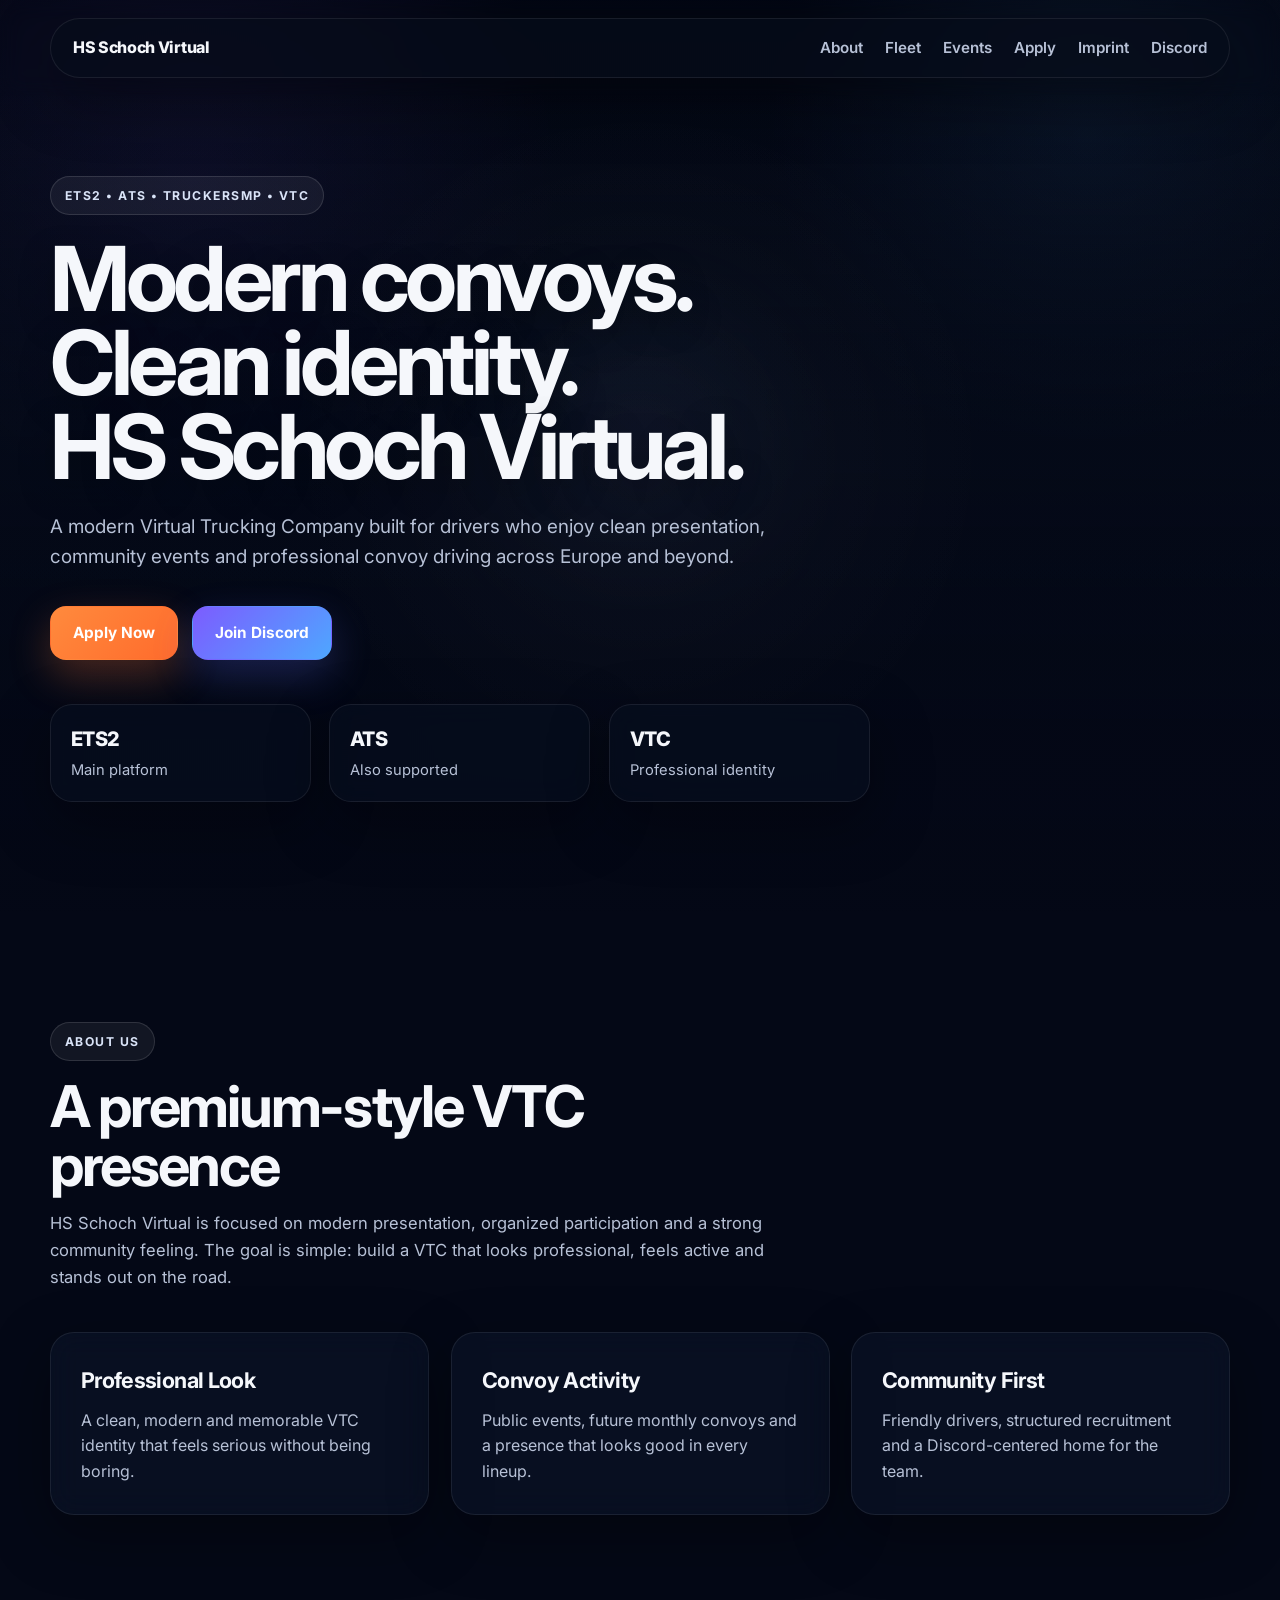
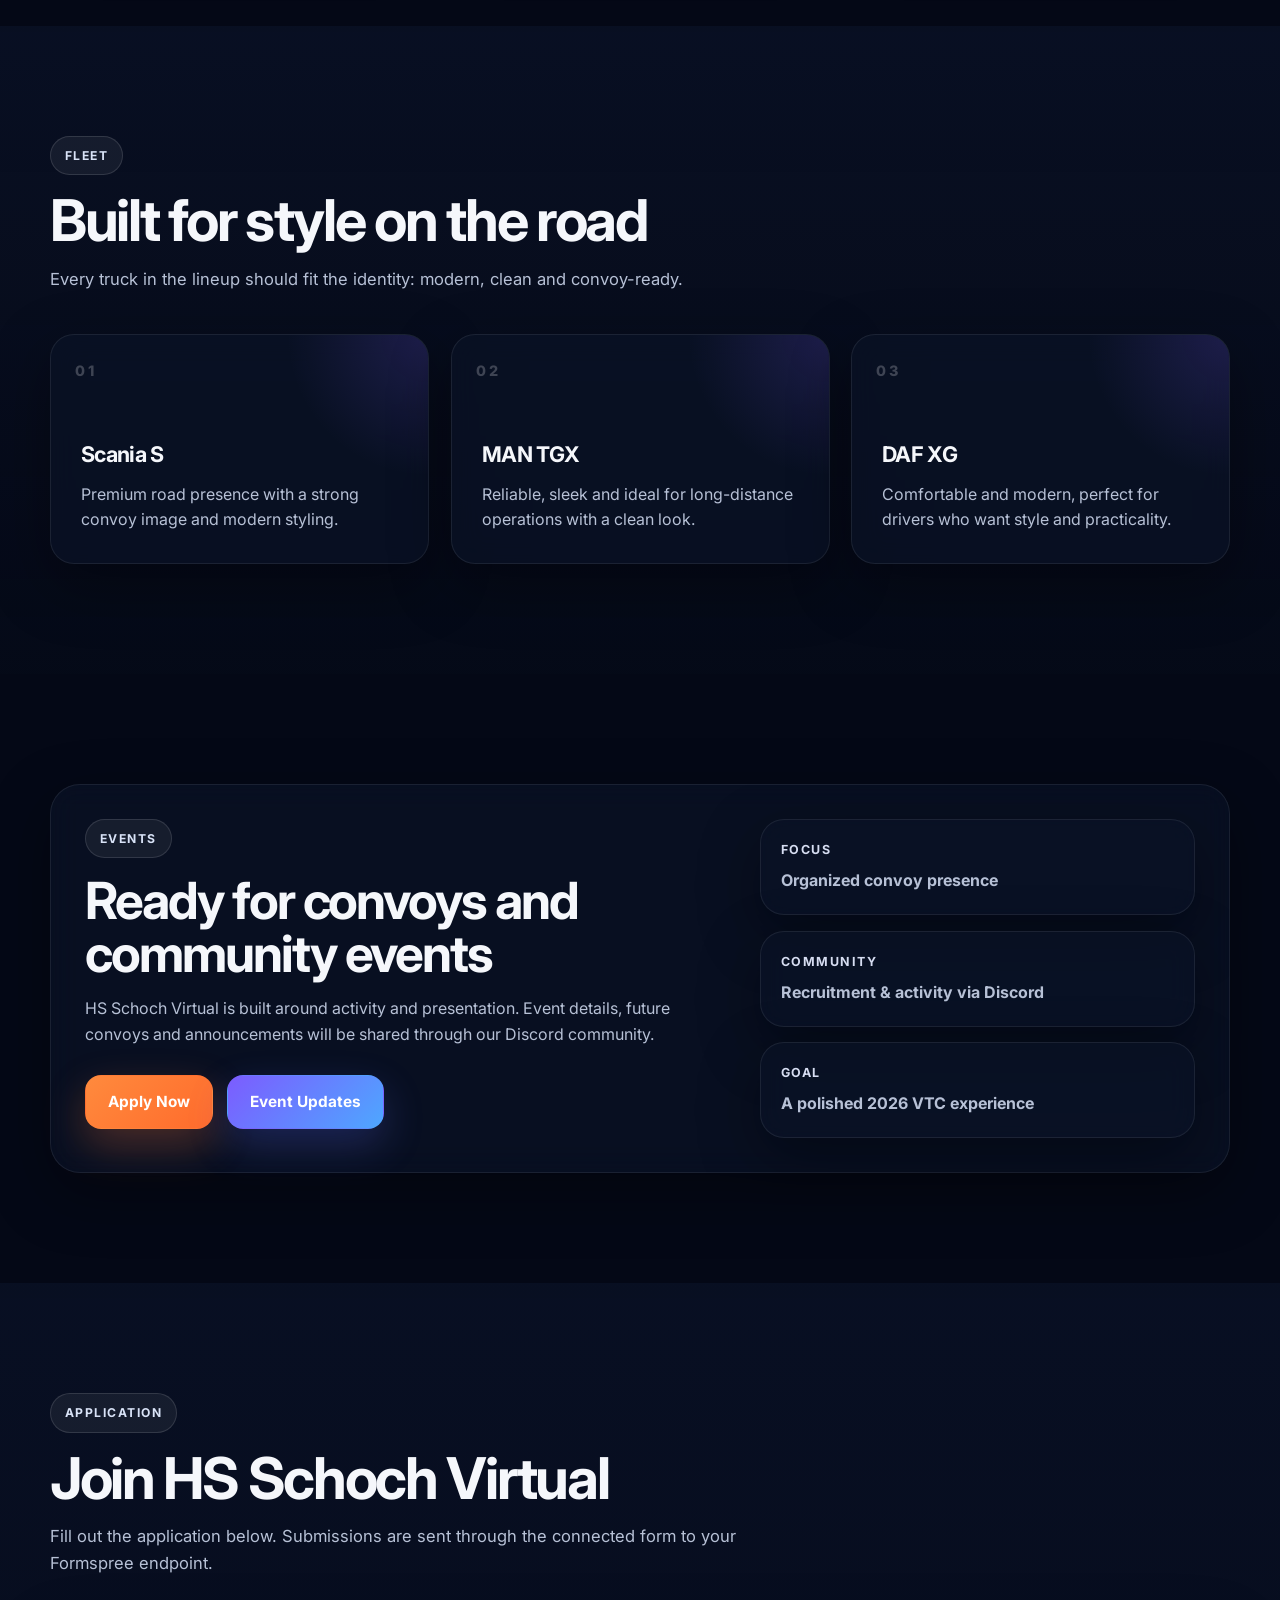
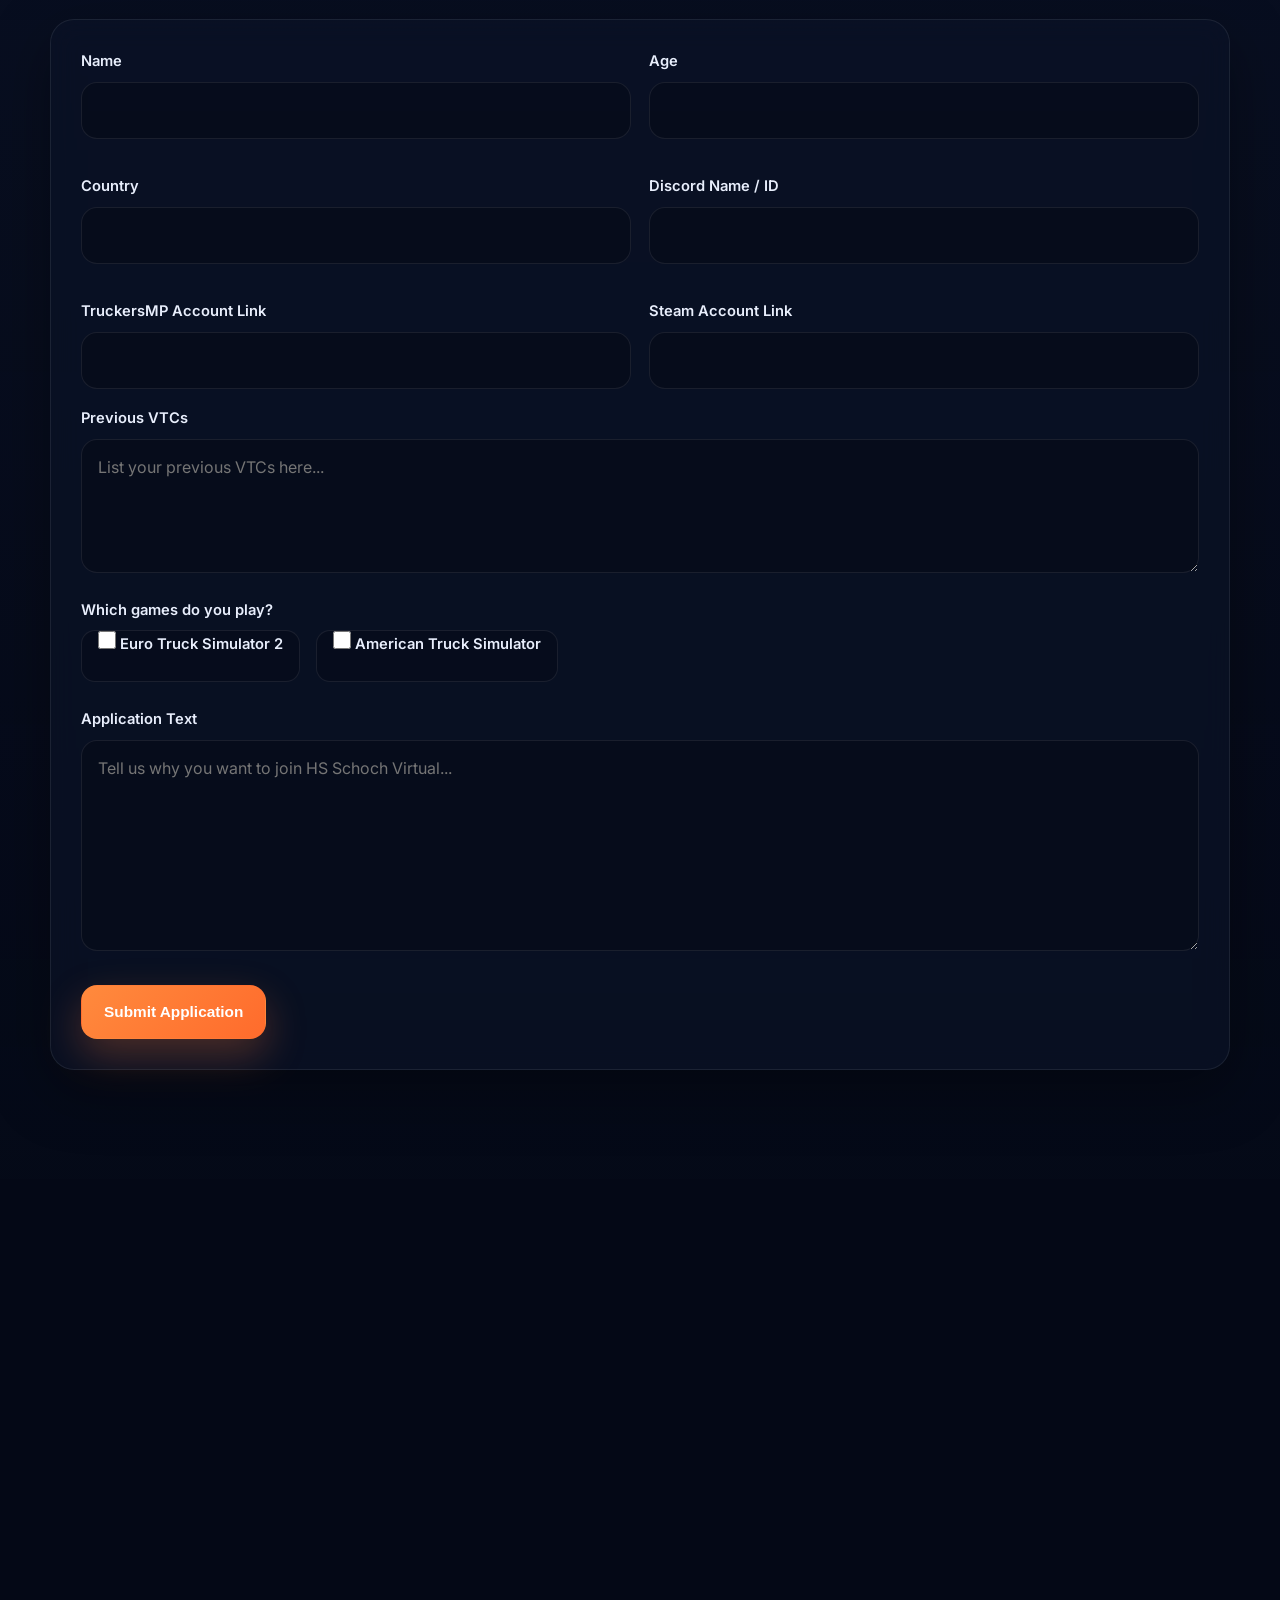
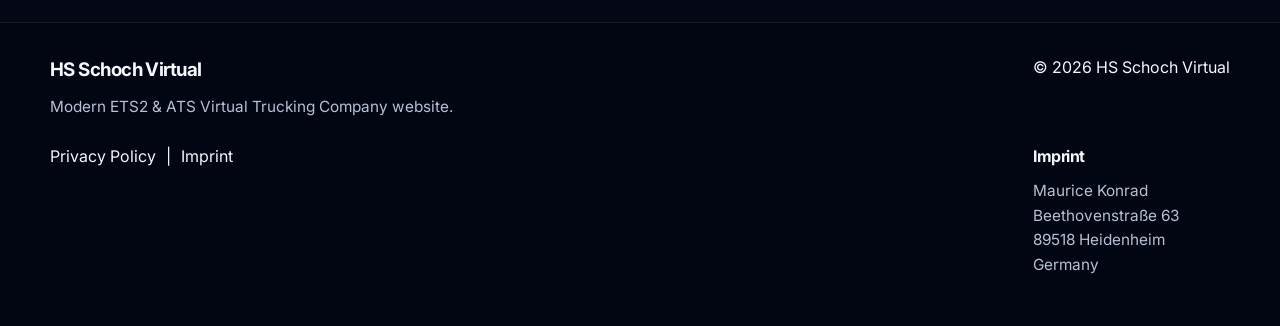
==== index.html @ 0b967f7a "Update index.html" ====
<!DOCTYPE html>
<html lang="en">
<head>
  <meta charset="UTF-8" />
  <meta name="viewport" content="width=device-width, initial-scale=1.0" />
  <link rel="icon" type="image/png" href="favicon.png">
  <title>HS Schoch Virtual</title>
  <meta
    name="description"
    content="HS Schoch Virtual - Professional ETS2 & ATS Virtual Trucking Company."
  />
  <link rel="preconnect" href="https://fonts.googleapis.com" />
  <link rel="preconnect" href="https://fonts.gstatic.com" crossorigin />
  <link
    href="https://fonts.googleapis.com/css2?family=Inter:wght@400;500;600;700;800;900&display=swap"
    rel="stylesheet"
  />
  <link rel="stylesheet" href="style.css" />
</head>
<body>
  <div class="page-bg"></div>

  <header class="site-header">
    <div class="container nav-wrap">
      <a href="#top" class="brand">HS Schoch Virtual</a>

      <nav class="nav">
        <a href="#about">About</a>
        <a href="#fleet">Fleet</a>
        <a href="#events">Events</a>
        <a href="#apply">Apply</a>
        <a href="#imprint">Imprint</a>
        <a href="https://discord.gg/n6TF2xG2eK" target="_blank" rel="noopener noreferrer">Discord</a>
      </nav>
    </div>
  </header>

  <main id="top">
    <section class="hero">
      <div class="hero-overlay"></div>
      <div class="container hero-inner">
        <div class="hero-badge">ETS2 • ATS • TruckersMP • VTC</div>

        <h1>
          Modern convoys.<br />
          Clean identity.<br />
          HS Schoch Virtual.
        </h1>

        <p class="hero-text">
          A modern Virtual Trucking Company built for drivers who enjoy clean presentation,
          community events and professional convoy driving across Europe and beyond.
        </p>

        <div class="hero-actions">
          <a href="#apply" class="btn btn-primary">Apply Now</a>
          <a
            href="https://discord.gg/n6TF2xG2eK"
            class="btn btn-secondary"
            target="_blank"
            rel="noopener noreferrer"
          >
            Join Discord
          </a>
        </div>

        <div class="hero-stats">
          <div class="stat-card">
            <span class="stat-number">ETS2</span>
            <span class="stat-label">Main platform</span>
          </div>
          <div class="stat-card">
            <span class="stat-number">ATS</span>
            <span class="stat-label">Also supported</span>
          </div>
          <div class="stat-card">
            <span class="stat-number">VTC</span>
            <span class="stat-label">Professional identity</span>
          </div>
        </div>
      </div>
    </section>

    <section id="about" class="section">
      <div class="container">
        <div class="section-heading">
          <span class="eyebrow">About us</span>
          <h2>A premium-style VTC presence</h2>
          <p>
            HS Schoch Virtual is focused on modern presentation, organized participation
            and a strong community feeling. The goal is simple: build a VTC that looks
            professional, feels active and stands out on the road.
          </p>
        </div>

        <div class="feature-grid">
          <article class="glass-card">
            <h3>Professional Look</h3>
            <p>
              A clean, modern and memorable VTC identity that feels serious without being boring.
            </p>
          </article>

          <article class="glass-card">
            <h3>Convoy Activity</h3>
            <p>
              Public events, future monthly convoys and a presence that looks good in every lineup.
            </p>
          </article>

          <article class="glass-card">
            <h3>Community First</h3>
            <p>
              Friendly drivers, structured recruitment and a Discord-centered home for the team.
            </p>
          </article>
        </div>
      </div>
    </section>

    <section id="fleet" class="section section-alt">
      <div class="container">
        <div class="section-heading">
          <span class="eyebrow">Fleet</span>
          <h2>Built for style on the road</h2>
          <p>
            Every truck in the lineup should fit the identity: modern, clean and convoy-ready.
          </p>
        </div>

        <div class="fleet-grid">
          <article class="fleet-card">
            <div class="fleet-topline">01</div>
            <h3>Scania S</h3>
            <p>Premium road presence with a strong convoy image and modern styling.</p>
          </article>

          <article class="fleet-card">
            <div class="fleet-topline">02</div>
            <h3>MAN TGX</h3>
            <p>Reliable, sleek and ideal for long-distance operations with a clean look.</p>
          </article>

          <article class="fleet-card">
            <div class="fleet-topline">03</div>
            <h3>DAF XG</h3>
            <p>Comfortable and modern, perfect for drivers who want style and practicality.</p>
          </article>
        </div>
      </div>
    </section>

    <section id="events" class="section">
      <div class="container">
        <div class="event-panel">
          <div class="event-copy">
            <span class="eyebrow">Events</span>
            <h2>Ready for convoys and community events</h2>
            <p>
              HS Schoch Virtual is built around activity and presentation. Event details,
              future convoys and announcements will be shared through our Discord community.
            </p>

            <div class="event-actions">
              <a href="#apply" class="btn btn-primary">Apply Now</a>
              <a
                href="https://discord.gg/n6TF2xG2eK"
                class="btn btn-secondary"
                target="_blank"
                rel="noopener noreferrer"
              >
                Event Updates
              </a>
            </div>
          </div>

          <div class="event-side">
            <div class="mini-card">
              <span class="mini-label">Focus</span>
              <strong>Organized convoy presence</strong>
            </div>
            <div class="mini-card">
              <span class="mini-label">Community</span>
              <strong>Recruitment & activity via Discord</strong>
            </div>
            <div class="mini-card">
              <span class="mini-label">Goal</span>
              <strong>A polished 2026 VTC experience</strong>
            </div>
          </div>
        </div>
      </div>
    </section>

    <section id="apply" class="section section-alt">
      <div class="container">
        <div class="section-heading">
          <span class="eyebrow">Application</span>
          <h2>Join HS Schoch Virtual</h2>
          <p>
            Fill out the application below. Submissions are sent through the connected form
            to your Formspree endpoint.
          </p>
        </div>

        <div class="form-shell">
          <form action="https://formspree.io/f/mzdjajwk" method="POST" class="apply-form">
            <input type="hidden" name="_subject" value="New HS Schoch Virtual Application" />

            <div class="form-grid">
              <div class="form-group">
                <label for="name">Name</label>
                <input id="name" name="name" type="text" required />
              </div>

              <div class="form-group">
                <label for="age">Age</label>
                <input id="age" name="age" type="number" min="13" required />
              </div>

              <div class="form-group">
                <label for="country">Country</label>
                <input id="country" name="country" type="text" required />
              </div>

              <div class="form-group">
                <label for="discord">Discord Name / ID</label>
                <input id="discord" name="discord" type="text" required />
              </div>

              <div class="form-group">
                <label for="tmp">TruckersMP Account Link</label>
                <input id="tmp" name="tmp_account_link" type="url" required />
              </div>

              <div class="form-group">
                <label for="steam">Steam Account Link</label>
                <input id="steam" name="steam_account_link" type="url" required />
              </div>
            </div>

            <div class="form-group">
              <label for="vtcs">Previous VTCs</label>
              <textarea
                id="vtcs"
                name="previous_vtcs"
                rows="4"
                placeholder="List your previous VTCs here..."
              ></textarea>
            </div>

            <div class="form-group">
              <label>Which games do you play?</label>
              <div class="checkbox-row">
                <label class="check-item">
                  <input type="checkbox" name="games[]" value="Euro Truck Simulator 2" />
                  <span>Euro Truck Simulator 2</span>
                </label>

                <label class="check-item">
                  <input type="checkbox" name="games[]" value="American Truck Simulator" />
                  <span>American Truck Simulator</span>
                </label>
              </div>
            </div>

            <div class="form-group">
              <label for="application_text">Application Text</label>
              <textarea
                id="application_text"
                name="application_text"
                rows="7"
                placeholder="Tell us why you want to join HS Schoch Virtual..."
                required
              ></textarea>
            </div>

            <button type="submit" class="btn btn-primary btn-submit">
              Submit Application
            </button>
          </form>
        </div>
      </div>
    </section>

    <section class="section">
      <div class="container">
        <div class="discord-banner">
          <div>
            <span class="eyebrow">Community</span>
            <h2>Stay connected on Discord</h2>
            <p>
              Join the server for updates, announcements and future convoy communication.
            </p>
          </div>

          <a
            href="https://discord.gg/n6TF2xG2eK"
            class="btn btn-secondary"
            target="_blank"
            rel="noopener noreferrer"
          >
            Open Discord
          </a>
        </div>
      </div>
    </section>
  </main>

  <footer id="imprint" class="footer">
    <div class="container footer-grid">
      <div>
        <h3>HS Schoch Virtual</h3>
        <p class="footer-text">
          Modern ETS2 & ATS Virtual Trucking Company website.
        </p>
      </div>

      <p>© 2026 HS Schoch Virtual</p>

 <div class="footer-links">
  <a href="privacy.html">Privacy Policy</a>
  <span>|</span>
  <a href="imprint.html">Imprint</a>
</div>

      <div class="imprint-box">
        <h4>Imprint</h4>
        <p>
          Maurice Konrad<br />
          Beethovenstraße 63<br />
          89518 Heidenheim<br />
          Germany
        </p>
      </div>
    </div>
  </footer>
</body>
</html>

<script src="script.js"></script>
---- style.css ----
:root {
  --bg: #040816;
  --bg-soft: #091227;
  --panel: rgba(10, 18, 38, 0.72);
  --panel-strong: #0b1630;
  --text: #f5f7fb;
  --muted: #b7c1d6;
  --line: rgba(255, 255, 255, 0.08);
  --accent: #7c5cff;
  --accent-2: #4ea7ff;
  --orange: #ff8a3d;
  --shadow: 0 20px 60px rgba(0, 0, 0, 0.35);
  --radius: 24px;
  --radius-sm: 16px;
  --container: 1180px;
}

* {
  margin: 0;
  padding: 0;
  box-sizing: border-box;
}

html {
  scroll-behavior: smooth;
}

body {
  font-family: "Inter", sans-serif;
  background: var(--bg);
  color: var(--text);
  overflow-x: hidden;
  line-height: 1.6;
}

a {
  color: inherit;
  text-decoration: none;
}

.page-bg {
  position: fixed;
  inset: 0;
  z-index: -2;
  background:
    radial-gradient(circle at 15% 20%, rgba(124, 92, 255, 0.16), transparent 28%),
    radial-gradient(circle at 85% 15%, rgba(78, 167, 255, 0.14), transparent 24%),
    linear-gradient(180deg, #030611 0%, #07111f 52%, #040816 100%);
}

.container {
  width: min(var(--container), calc(100% - 40px));
  margin: 0 auto;
}

.site-header {
  position: sticky;
  top: 0;
  z-index: 1000;
  padding: 18px 0;
  backdrop-filter: blur(10px);
}

.nav-wrap {
  display: flex;
  align-items: center;
  justify-content: space-between;
  gap: 20px;
  padding: 16px 22px;
  border: 1px solid var(--line);
  border-radius: 999px;
  background: rgba(6, 12, 26, 0.68);
  box-shadow: var(--shadow);
}

.brand {
  font-size: 1rem;
  font-weight: 800;
  letter-spacing: -0.02em;
  white-space: nowrap;
}

.nav {
  display: flex;
  align-items: center;
  gap: 22px;
  flex-wrap: wrap;
  justify-content: flex-end;
}

.nav a {
  color: var(--muted);
  font-size: 0.95rem;
  font-weight: 600;
  transition: color 0.2s ease, transform 0.2s ease;
}

.nav a:hover {
  color: var(--text);
  transform: translateY(-1px);
}

.hero {
  position: relative;
  min-height: 100vh;
  margin-top: -100px;
  padding: 180px 0 110px;
  display: flex;
  align-items: center;
  background:
    linear-gradient(180deg, rgba(4, 8, 22, 0.30), rgba(4, 8, 22, 0.85)),
    url("https://i.imgur.com/lfUUKPN.png") center center / cover no-repeat;
}

.hero-overlay {
  position: absolute;
  inset: 0;
  background:
    radial-gradient(circle at center, rgba(255, 255, 255, 0.03), transparent 45%),
    linear-gradient(to bottom, rgba(4, 8, 22, 0.15), rgba(4, 8, 22, 0.88));
}

.hero-inner {
  position: relative;
  z-index: 1;
}

.hero-badge,
.eyebrow {
  display: inline-flex;
  align-items: center;
  gap: 8px;
  padding: 9px 14px;
  border: 1px solid rgba(255, 255, 255, 0.12);
  background: rgba(255, 255, 255, 0.06);
  border-radius: 999px;
  color: #d9e3f7;
  font-size: 0.76rem;
  font-weight: 700;
  letter-spacing: 0.12em;
  text-transform: uppercase;
}

.hero h1 {
  margin-top: 22px;
  max-width: 820px;
  font-size: clamp(3rem, 7vw, 6.4rem);
  line-height: 0.94;
  letter-spacing: -0.05em;
  text-shadow: 0 12px 35px rgba(0, 0, 0, 0.28);
}

.hero-text {
  max-width: 720px;
  margin-top: 22px;
  font-size: clamp(1rem, 2vw, 1.18rem);
  color: var(--muted);
}

.hero-actions {
  display: flex;
  gap: 14px;
  flex-wrap: wrap;
  margin-top: 34px;
}

.btn {
  display: inline-flex;
  align-items: center;
  justify-content: center;
  min-height: 54px;
  padding: 0 22px;
  border-radius: 16px;
  border: 1px solid transparent;
  font-weight: 700;
  font-size: 0.96rem;
  transition: transform 0.18s ease, box-shadow 0.18s ease, border-color 0.18s ease;
  cursor: pointer;
}

.btn:hover {
  transform: translateY(-2px);
}

.btn-primary {
  color: white;
  background: linear-gradient(135deg, var(--orange), #ff6b2c);
  box-shadow: 0 16px 40px rgba(255, 123, 56, 0.28);
}

.btn-secondary {
  color: white;
  background: linear-gradient(135deg, var(--accent), var(--accent-2));
  box-shadow: 0 16px 40px rgba(102, 114, 255, 0.24);
}

.hero-stats {
  display: grid;
  grid-template-columns: repeat(3, minmax(0, 1fr));
  gap: 18px;
  max-width: 820px;
  margin-top: 44px;
}

.stat-card {
  padding: 18px 20px;
  border-radius: 22px;
  border: 1px solid var(--line);
  background: rgba(8, 15, 31, 0.62);
  backdrop-filter: blur(12px);
  box-shadow: var(--shadow);
}

.stat-number {
  display: block;
  font-size: 1.25rem;
  font-weight: 800;
  letter-spacing: -0.03em;
}

.stat-label {
  display: block;
  margin-top: 4px;
  color: var(--muted);
  font-size: 0.92rem;
}

.section {
  padding: 110px 0;
}

.section-alt {
  position: relative;
}

.section-alt::before {
  content: "";
  position: absolute;
  inset: 0;
  background:
    linear-gradient(180deg, rgba(13, 22, 45, 0.55), rgba(7, 13, 27, 0.35));
  pointer-events: none;
}

.section > .container,
.section-alt > .container {
  position: relative;
  z-index: 1;
}

.section-heading {
  max-width: 760px;
  margin-bottom: 42px;
}

.section-heading h2,
.discord-banner h2 {
  margin-top: 16px;
  font-size: clamp(2rem, 4.5vw, 3.6rem);
  line-height: 1.02;
  letter-spacing: -0.04em;
}

.section-heading p,
.discord-banner p {
  margin-top: 16px;
  color: var(--muted);
  font-size: 1.04rem;
}

.feature-grid,
.fleet-grid {
  display: grid;
  grid-template-columns: repeat(3, minmax(0, 1fr));
  gap: 22px;
}

.glass-card,
.fleet-card,
.mini-card,
.form-shell,
.discord-banner,
.event-panel {
  border: 1px solid var(--line);
  background: var(--panel);
  backdrop-filter: blur(14px);
  box-shadow: var(--shadow);
}

.glass-card,
.fleet-card,
.mini-card,
.form-shell {
  border-radius: var(--radius);
}

.glass-card {
  padding: 30px;
}

.glass-card h3,
.fleet-card h3 {
  font-size: 1.35rem;
  margin-bottom: 10px;
  letter-spacing: -0.03em;
}

.glass-card p,
.fleet-card p,
.mini-card,
.imprint-box p,
.footer-text {
  color: var(--muted);
}

.fleet-card {
  padding: 30px;
  min-height: 230px;
  display: flex;
  flex-direction: column;
  justify-content: flex-end;
  position: relative;
  overflow: hidden;
}

.fleet-card::before {
  content: "";
  position: absolute;
  inset: 0;
  background:
    radial-gradient(circle at top right, rgba(124, 92, 255, 0.18), transparent 32%);
  pointer-events: none;
}

.fleet-topline {
  position: absolute;
  top: 24px;
  left: 24px;
  color: rgba(255, 255, 255, 0.22);
  font-size: 0.9rem;
  font-weight: 800;
  letter-spacing: 0.18em;
}

.event-panel {
  border-radius: 30px;
  padding: 34px;
  display: grid;
  grid-template-columns: 1.2fr 0.8fr;
  gap: 22px;
}

.event-copy h2 {
  margin-top: 16px;
  font-size: clamp(2rem, 4vw, 3.2rem);
  line-height: 1.03;
  letter-spacing: -0.04em;
}

.event-copy p {
  margin-top: 16px;
  color: var(--muted);
  max-width: 620px;
}

.event-actions {
  display: flex;
  flex-wrap: wrap;
  gap: 14px;
  margin-top: 28px;
}

.event-side {
  display: grid;
  gap: 16px;
}

.mini-card {
  padding: 20px;
}

.mini-label {
  display: block;
  margin-bottom: 8px;
  color: #d6ddf1;
  font-size: 0.78rem;
  font-weight: 700;
  text-transform: uppercase;
  letter-spacing: 0.12em;
}

.form-shell {
  padding: 30px;
}

.apply-form {
  width: 100%;
}

.form-grid {
  display: grid;
  grid-template-columns: repeat(2, minmax(0, 1fr));
  gap: 18px;
}

.form-group {
  margin-bottom: 18px;
}

.form-group label {
  display: block;
  margin-bottom: 8px;
  color: #e8eefc;
  font-size: 0.92rem;
  font-weight: 600;
}

.apply-form input,
.apply-form textarea {
  width: 100%;
  padding: 15px 16px;
  border-radius: 16px;
  border: 1px solid rgba(255, 255, 255, 0.08);
  background: rgba(7, 13, 28, 0.9);
  color: white;
  font: inherit;
  outline: none;
  transition: border-color 0.2s ease, box-shadow 0.2s ease, background 0.2s ease;
}

.apply-form input:focus,
.apply-form textarea:focus {
  border-color: rgba(124, 92, 255, 0.55);
  box-shadow: 0 0 0 4px rgba(124, 92, 255, 0.12);
  background: rgba(10, 17, 35, 0.98);
}

.apply-form textarea {
  resize: vertical;
  min-height: 120px;
}

.checkbox-row {
  display: flex;
  gap: 16px;
  flex-wrap: wrap;
}

.check-item {
  display: inline-flex;
  align-items: center;
  gap: 10px;
  min-height: 52px;
  padding: 0 16px;
  border-radius: 14px;
  border: 1px solid var(--line);
  background: rgba(7, 13, 28, 0.8);
  color: #dce4f7;
  font-size: 0.95rem;
  font-weight: 600;
}

.check-item input {
  width: 18px;
  height: 18px;
  accent-color: var(--accent);
}

.btn-submit {
  margin-top: 8px;
}

.discord-banner {
  padding: 32px;
  border-radius: 28px;
  display: flex;
  align-items: center;
  justify-content: space-between;
  gap: 20px;
}

.footer {
  padding: 32px 0 48px;
  border-top: 1px solid var(--line);
  background: rgba(3, 7, 18, 0.65);
}

.footer-grid {
  display: grid;
  grid-template-columns: 1fr auto;
  gap: 24px;
  align-items: start;
}

.footer h3,
.imprint-box h4 {
  margin-bottom: 10px;
  letter-spacing: -0.03em;
}

.footer-text,
.imprint-box p {
  font-size: 0.96rem;
}

@media (max-width: 1024px) {
  .feature-grid,
  .fleet-grid,
  .hero-stats,
  .footer-grid,
  .event-panel {
    grid-template-columns: 1fr;
  }

  .event-panel {
    padding: 26px;
  }

  .discord-banner {
    flex-direction: column;
    align-items: flex-start;
  }
}

@media (max-width: 820px) {
  .nav-wrap {
    border-radius: 28px;
    align-items: flex-start;
    flex-direction: column;
  }

  .nav {
    gap: 14px 18px;
    justify-content: flex-start;
  }

  .form-grid {
    grid-template-columns: 1fr;
  }

  .hero {
    padding-top: 200px;
  }
}

@media (max-width: 640px) {
  .container {
    width: min(var(--container), calc(100% - 24px));
  }

  .site-header {
    padding: 12px 0;
  }

  .section {
    padding: 84px 0;
  }

  .hero-actions,
  .event-actions {
    flex-direction: column;
    align-items: stretch;
  }

  .btn {
    width: 100%;
  }

  .form-shell,
  .glass-card,
  .fleet-card,
  .event-panel,
  .discord-banner {
    padding: 22px;
  }
}

.site-header {
  transition: transform 0.25s ease, background 0.25s ease, box-shadow 0.25s ease;
}

.site-header.scrolled {
  transform: translateY(4px);
}

.site-header.scrolled .nav-wrap {
  background: rgba(8, 14, 30, 0.88);
  box-shadow: 0 18px 50px rgba(0, 0, 0, 0.42);
  border-color: rgba(255, 255, 255, 0.12);
}

.mouse-glow {
  position: fixed;
  width: 380px;
  height: 380px;
  left: 50%;
  top: 50%;
  transform: translate(-50%, -50%);
  pointer-events: none;
  z-index: -1;
  border-radius: 50%;
  background: radial-gradient(circle, rgba(124, 92, 255, 0.18) 0%, rgba(78, 167, 255, 0.10) 28%, rgba(0, 0, 0, 0) 68%);
  filter: blur(28px);
  transition: left 0.08s linear, top 0.08s linear;
}

.reveal {
  opacity: 0;
  transform: translateY(26px);
  transition: opacity 0.7s ease, transform 0.7s ease;
}

.reveal.revealed {
  opacity: 1;
  transform: translateY(0);
}

.glass-card,
.fleet-card,
.mini-card,
.stat-card,
.discord-banner,
.form-shell,
.event-panel {
  transition:
    transform 0.25s ease,
    box-shadow 0.25s ease,
    border-color 0.25s ease,
    background 0.25s ease;
  will-change: transform;
}

.glass-card:hover,
.fleet-card:hover,
.mini-card:hover,
.stat-card:hover,
.discord-banner:hover,
.form-shell:hover {
  border-color: rgba(255, 255, 255, 0.14);
  box-shadow: 0 22px 65px rgba(0, 0, 0, 0.42);
}

.btn {
  position: relative;
  overflow: hidden;
}

.btn::after {
  content: "";
  position: absolute;
  inset: 0;
  background: linear-gradient(120deg, transparent 0%, rgba(255,255,255,0.16) 45%, transparent 100%);
  transform: translateX(-120%);
  transition: transform 0.6s ease;
}

.btn:hover::after {
  transform: translateX(120%);
}

@media (max-width: 768px) {
  .mouse-glow {
    width: 240px;
    height: 240px;
    filter: blur(22px);
  }
}

.footer-links {
  display: flex;
  gap: 10px;
  align-items: center;
}
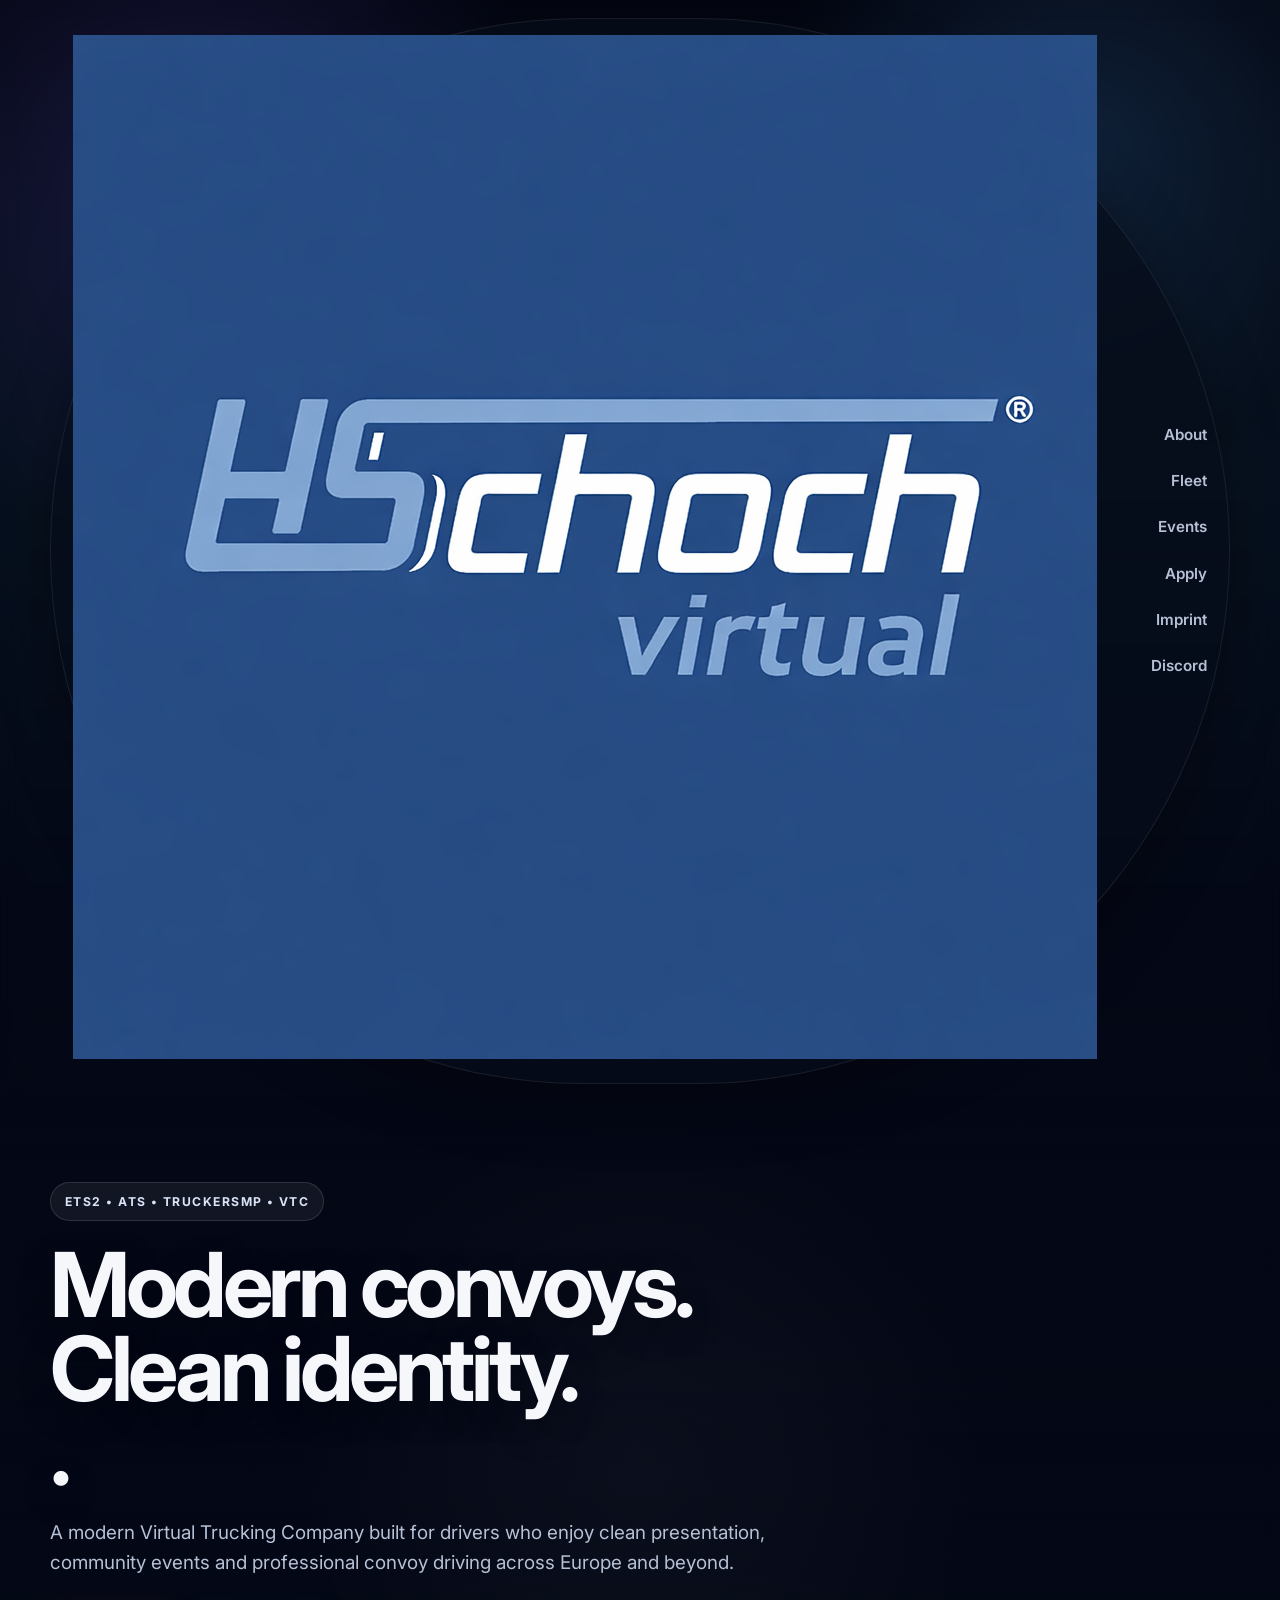
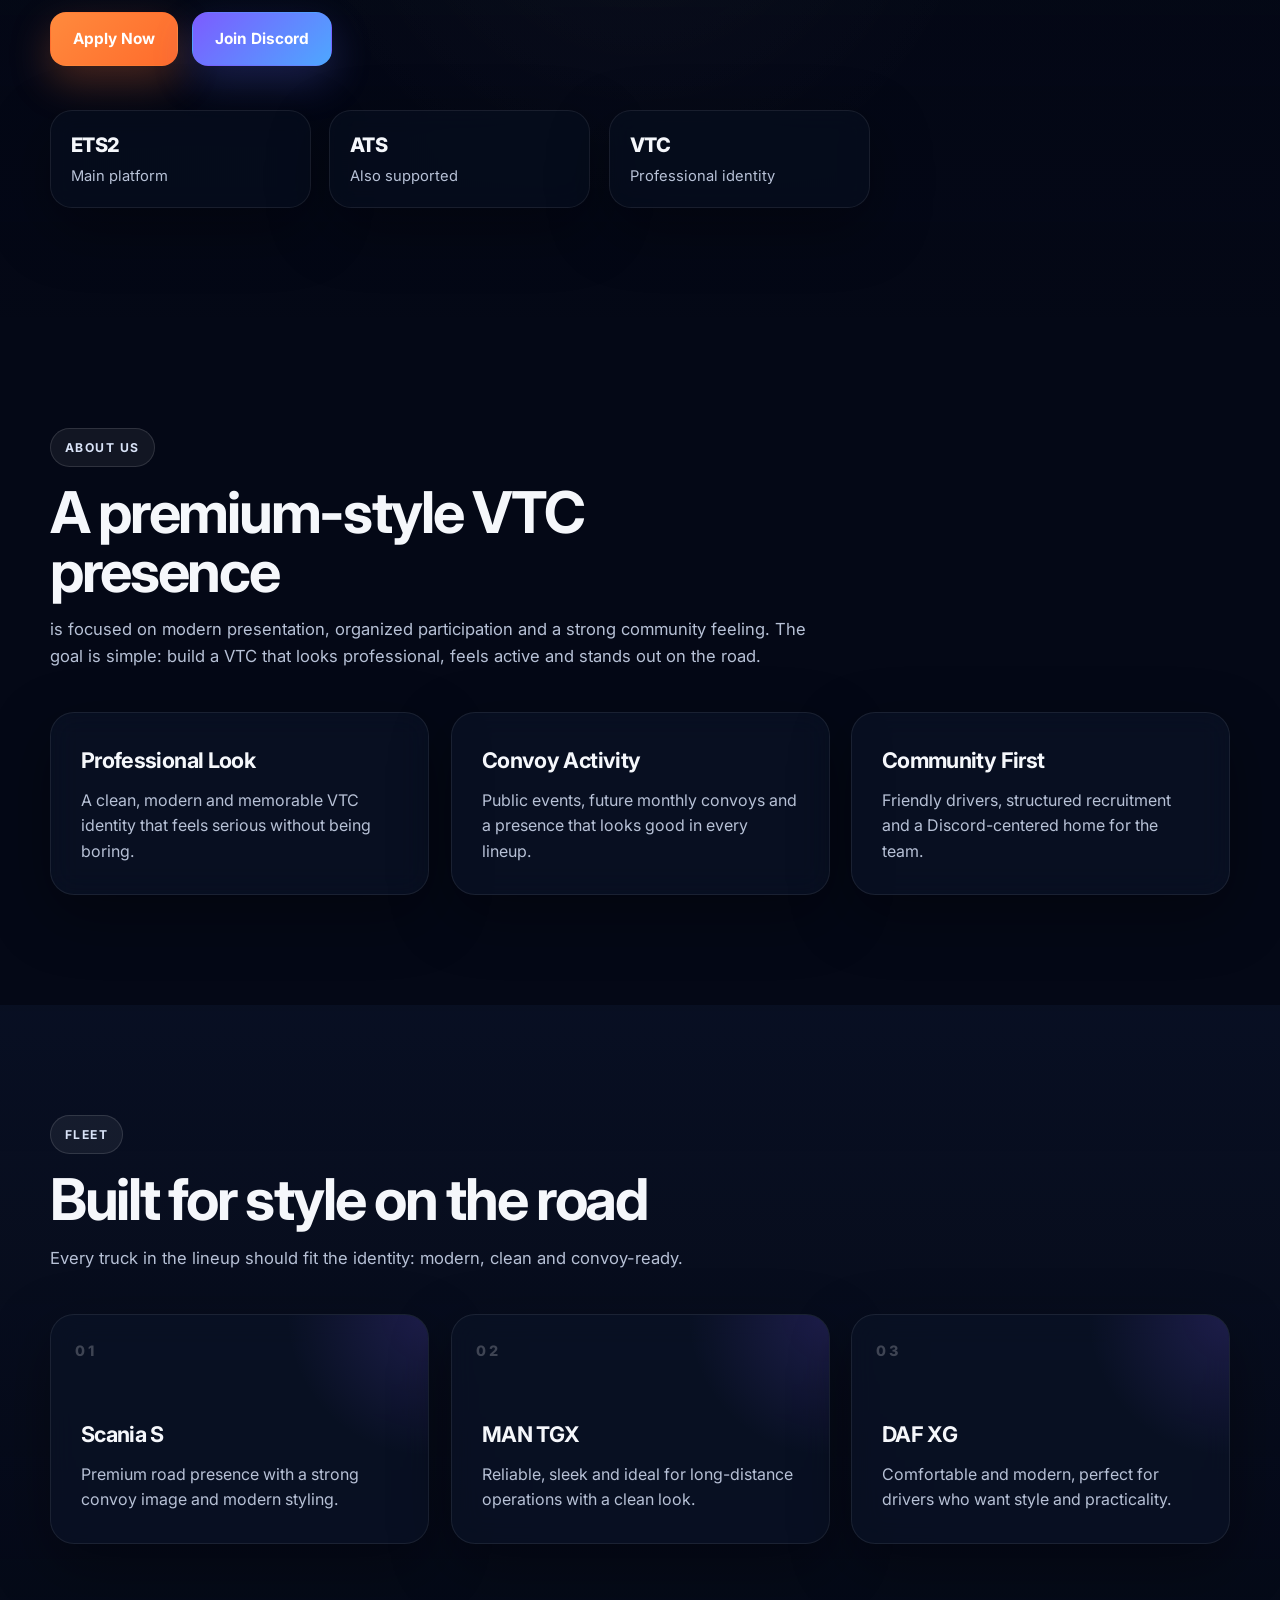
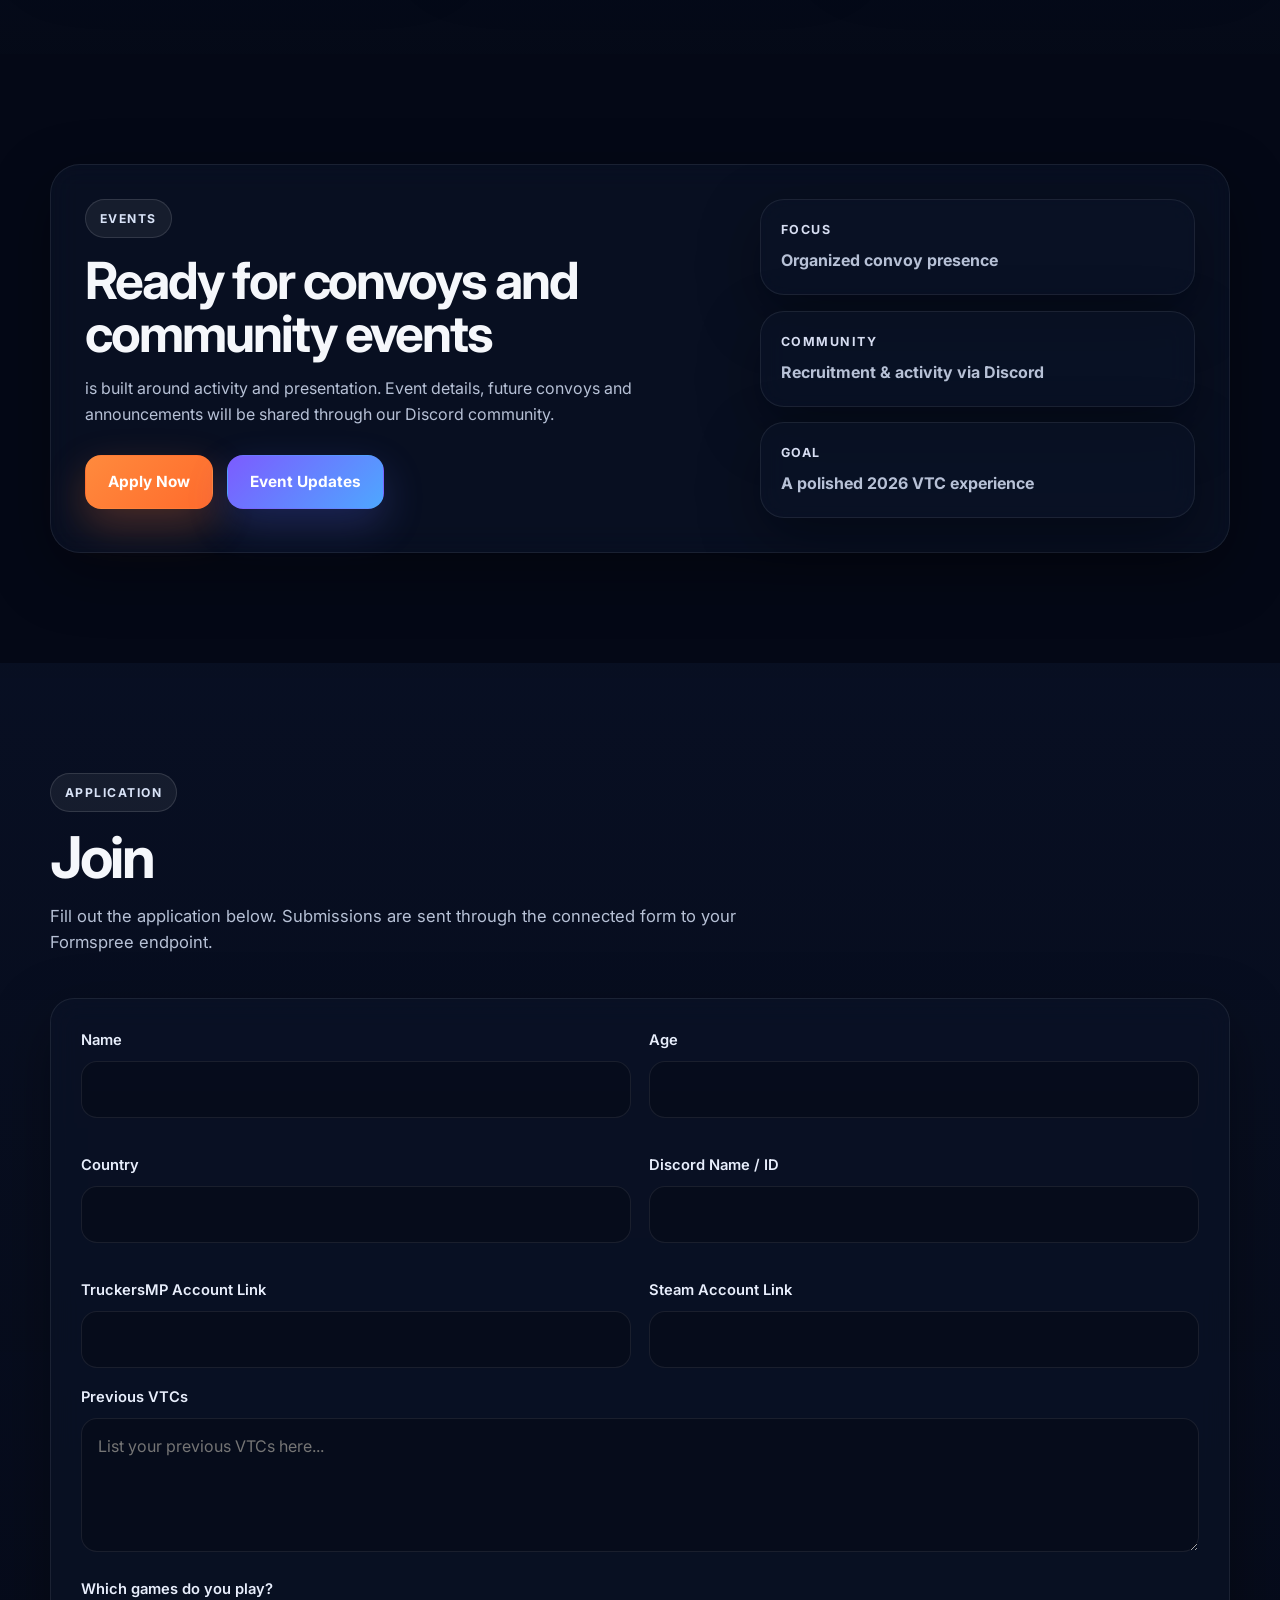
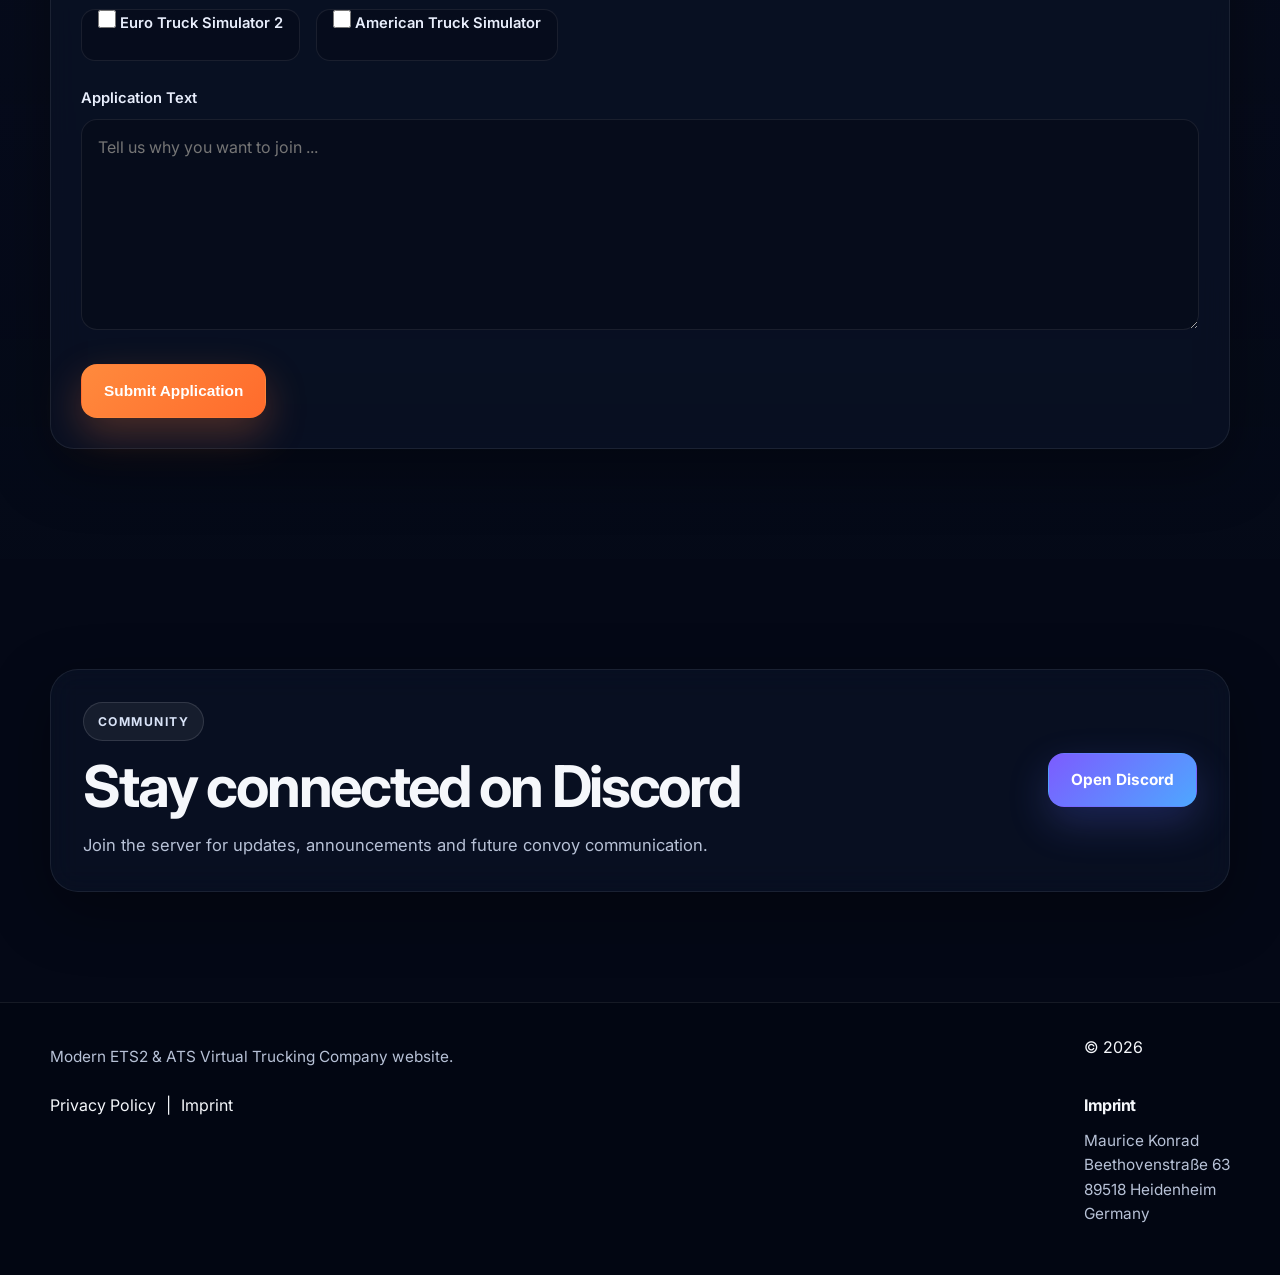
==== commit 096184c7: "Update index.html" ====
--- a/index.html
+++ b/index.html
@@ -22,7 +22,9 @@
 
   <header class="site-header">
     <div class="container nav-wrap">
-      <a href="#top" class="brand">HS Schoch Virtual</a>
+      <a href="#top" class="brand">
+  <img src="logo.png" alt="HS Schoch Virtual Logo">
+</a>
 
       <nav class="nav">
         <a href="#about">About</a>
@@ -44,7 +46,7 @@
         <h1>
           Modern convoys.<br />
           Clean identity.<br />
-          HS Schoch Virtual.
+          .
         </h1>
 
         <p class="hero-text">
@@ -87,7 +89,7 @@
           <span class="eyebrow">About us</span>
           <h2>A premium-style VTC presence</h2>
           <p>
-            HS Schoch Virtual is focused on modern presentation, organized participation
+             is focused on modern presentation, organized participation
             and a strong community feeling. The goal is simple: build a VTC that looks
             professional, feels active and stands out on the road.
           </p>
@@ -157,7 +159,7 @@
             <span class="eyebrow">Events</span>
             <h2>Ready for convoys and community events</h2>
             <p>
-              HS Schoch Virtual is built around activity and presentation. Event details,
+               is built around activity and presentation. Event details,
               future convoys and announcements will be shared through our Discord community.
             </p>
 
@@ -196,7 +198,7 @@
       <div class="container">
         <div class="section-heading">
           <span class="eyebrow">Application</span>
-          <h2>Join HS Schoch Virtual</h2>
+          <h2>Join </h2>
           <p>
             Fill out the application below. Submissions are sent through the connected form
             to your Formspree endpoint.
@@ -205,7 +207,7 @@
 
         <div class="form-shell">
           <form action="https://formspree.io/f/mzdjajwk" method="POST" class="apply-form">
-            <input type="hidden" name="_subject" value="New HS Schoch Virtual Application" />
+            <input type="hidden" name="_subject" value="New  Application" />
 
             <div class="form-grid">
               <div class="form-group">
@@ -270,7 +272,7 @@
                 id="application_text"
                 name="application_text"
                 rows="7"
-                placeholder="Tell us why you want to join HS Schoch Virtual..."
+                placeholder="Tell us why you want to join ..."
                 required
               ></textarea>
             </div>
@@ -310,13 +312,13 @@
   <footer id="imprint" class="footer">
     <div class="container footer-grid">
       <div>
-        <h3>HS Schoch Virtual</h3>
+        <h3></h3>
         <p class="footer-text">
           Modern ETS2 & ATS Virtual Trucking Company website.
         </p>
       </div>
 
-      <p>© 2026 HS Schoch Virtual</p>
+      <p>© 2026 </p>
 
  <div class="footer-links">
   <a href="privacy.html">Privacy Policy</a>
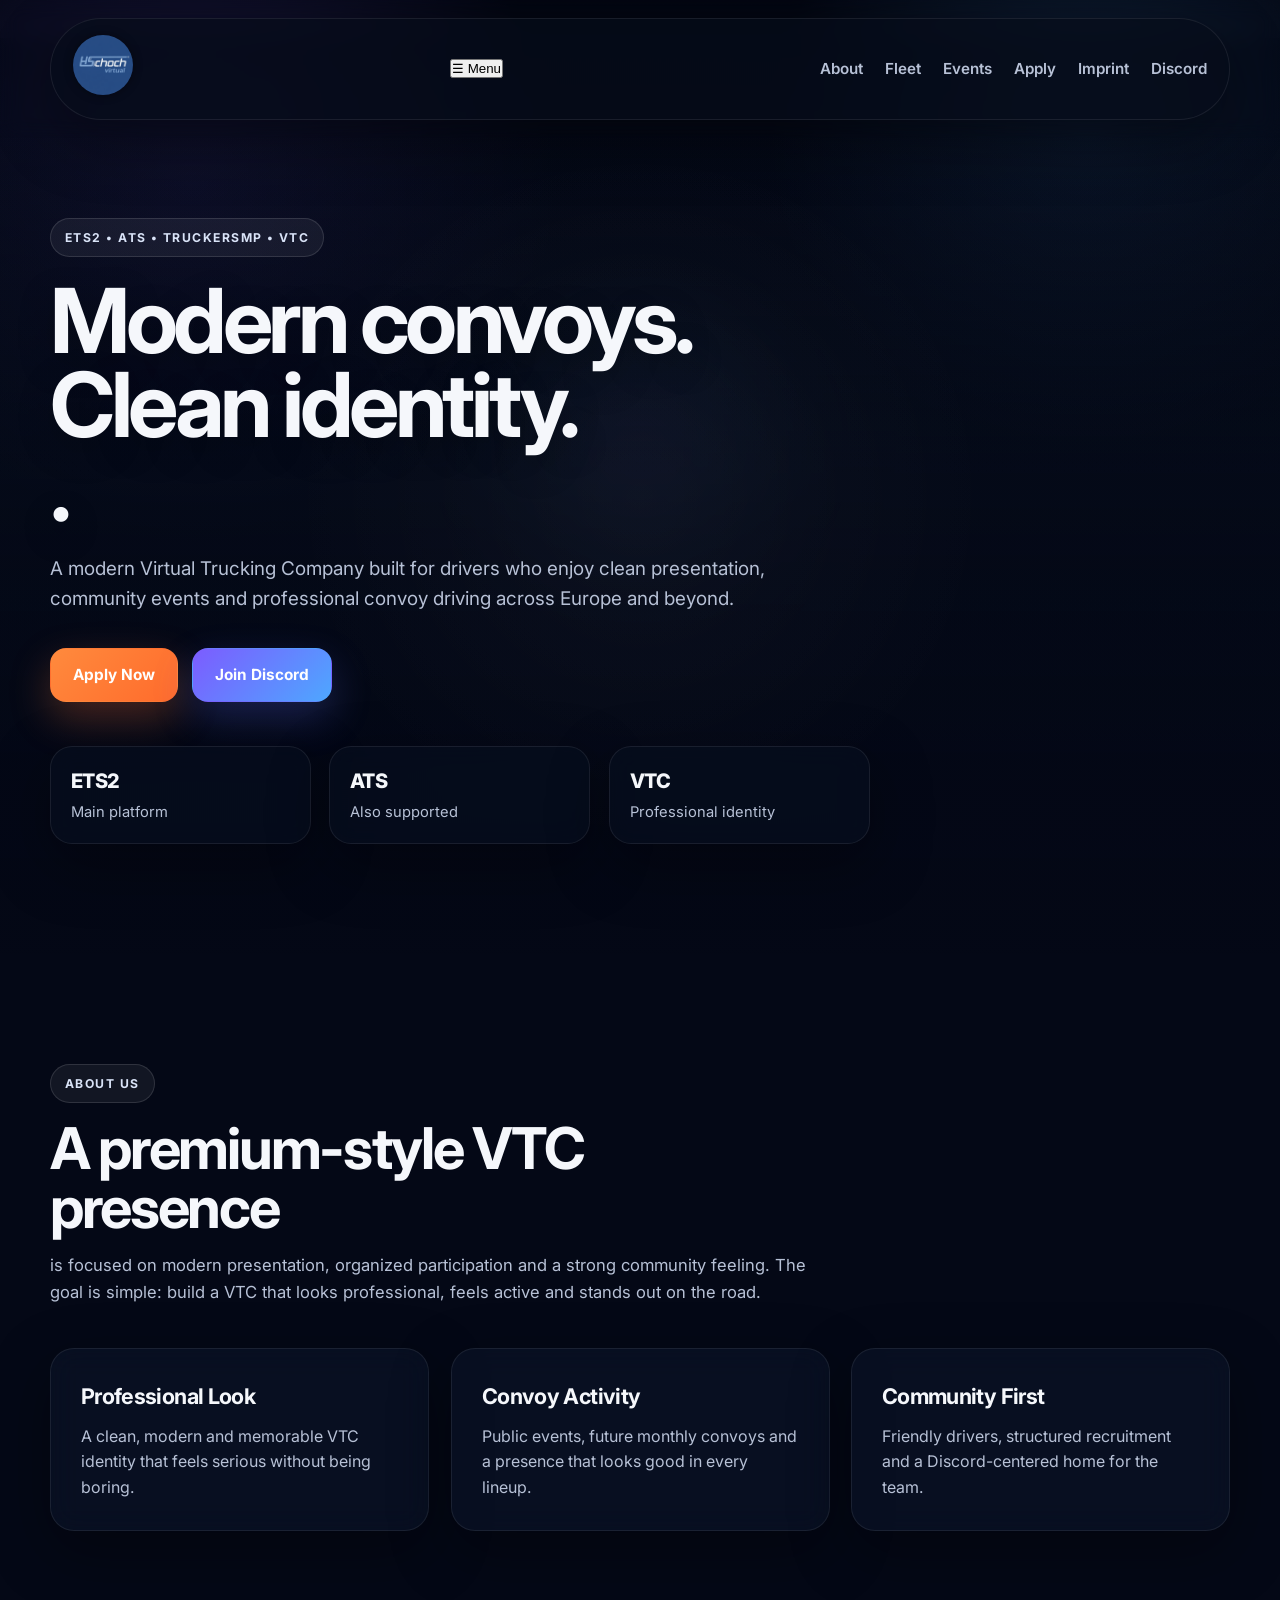
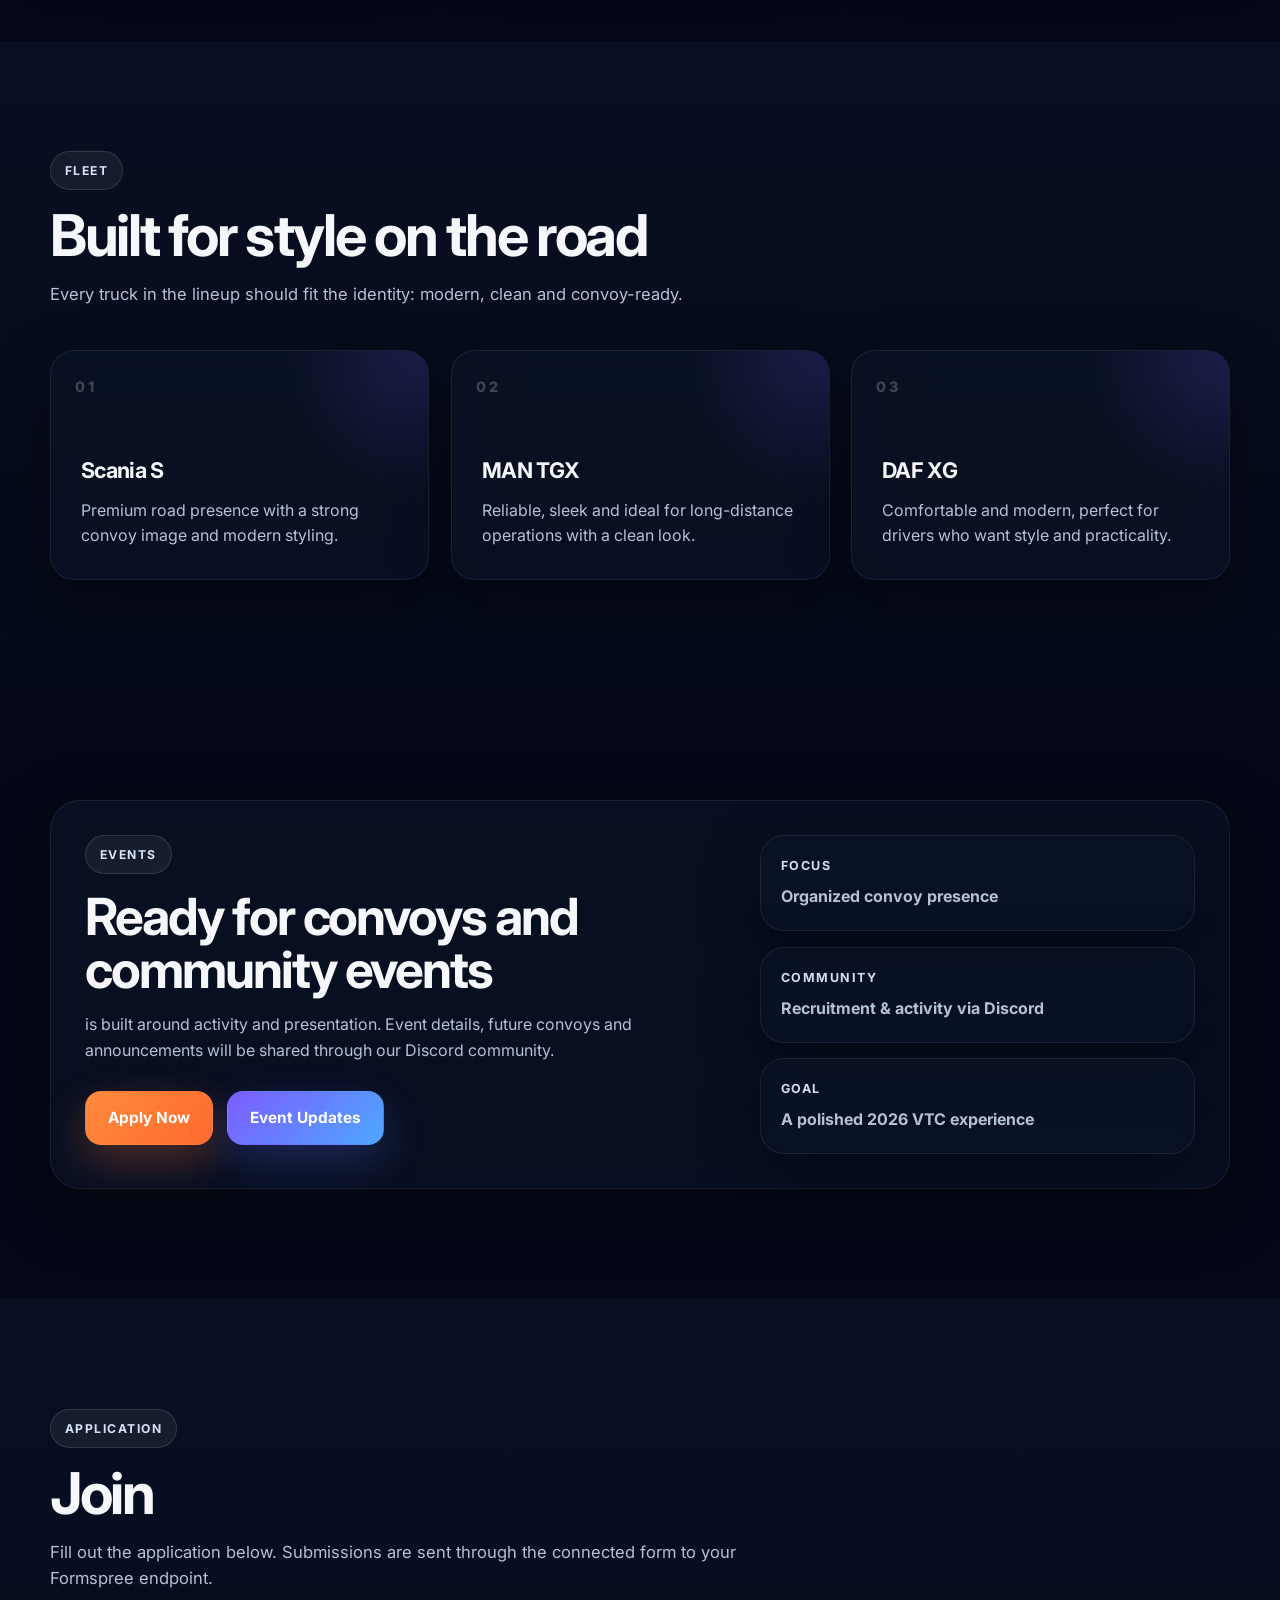
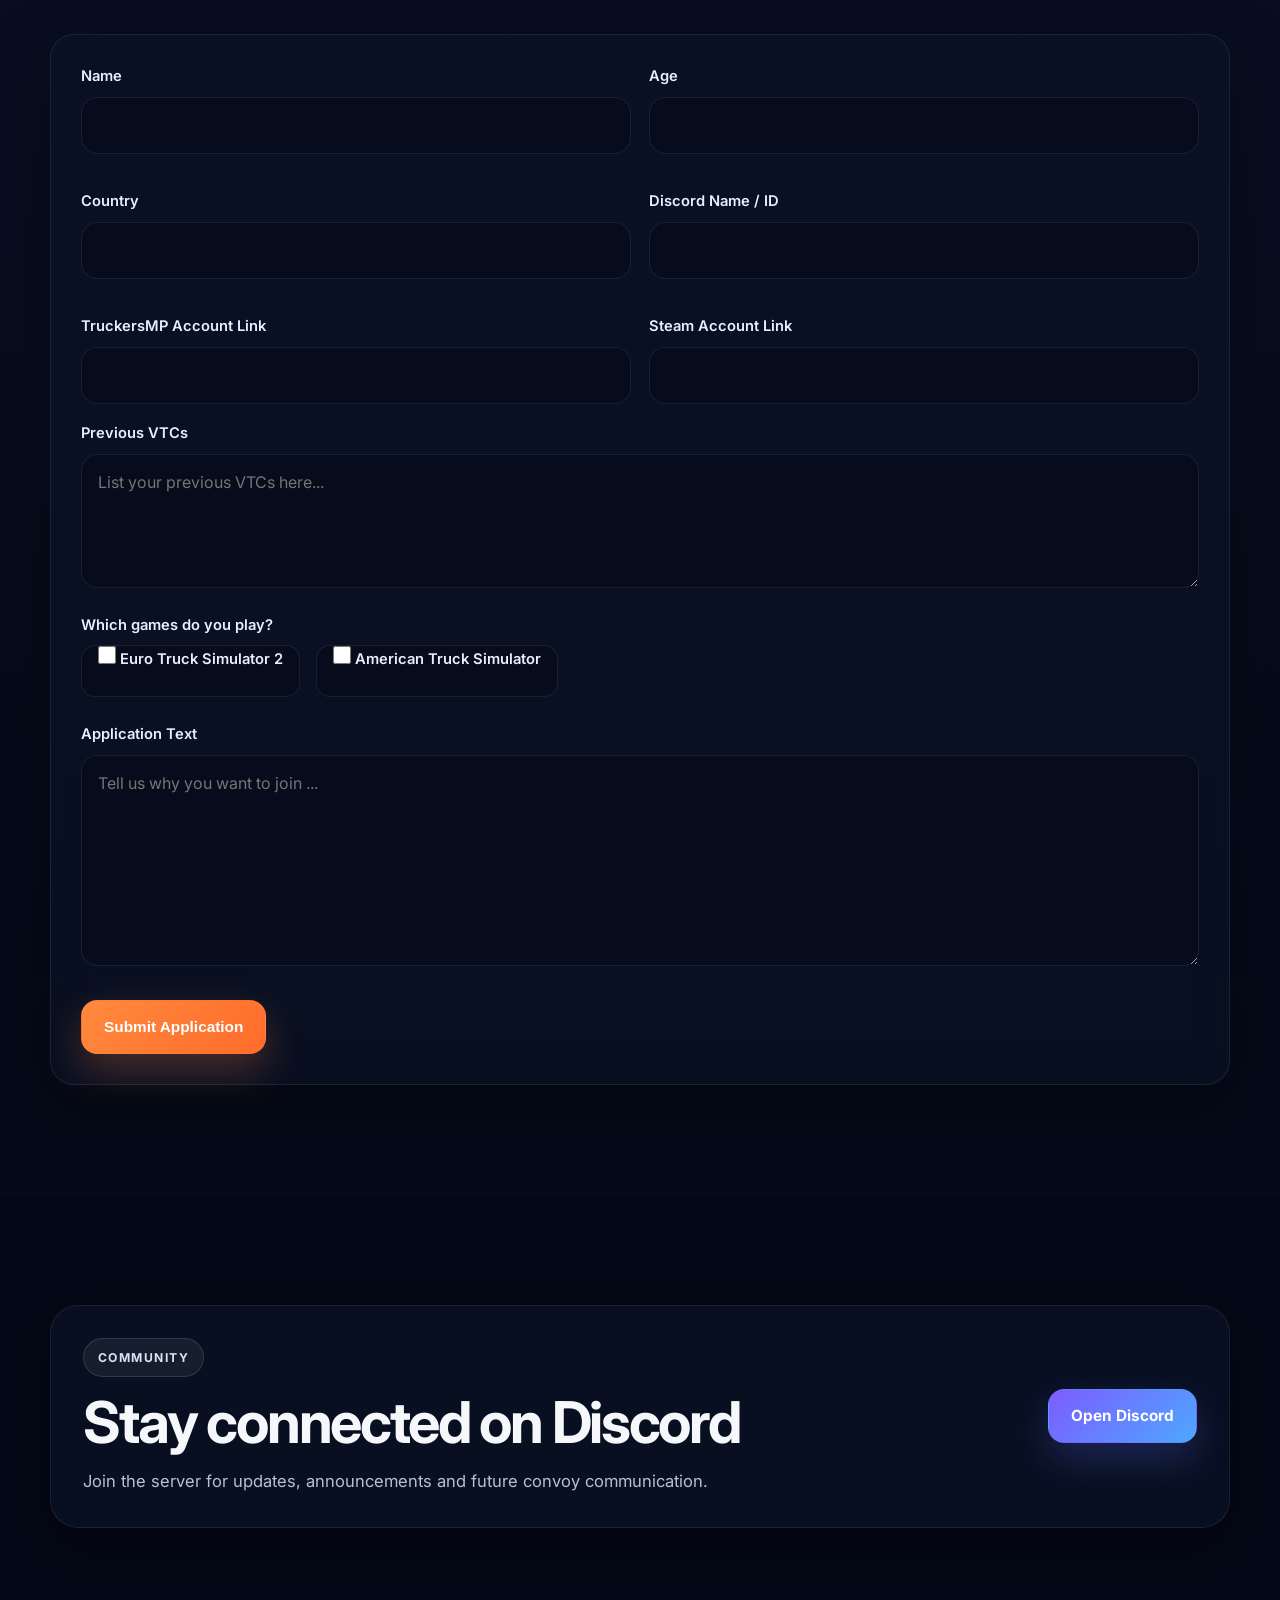
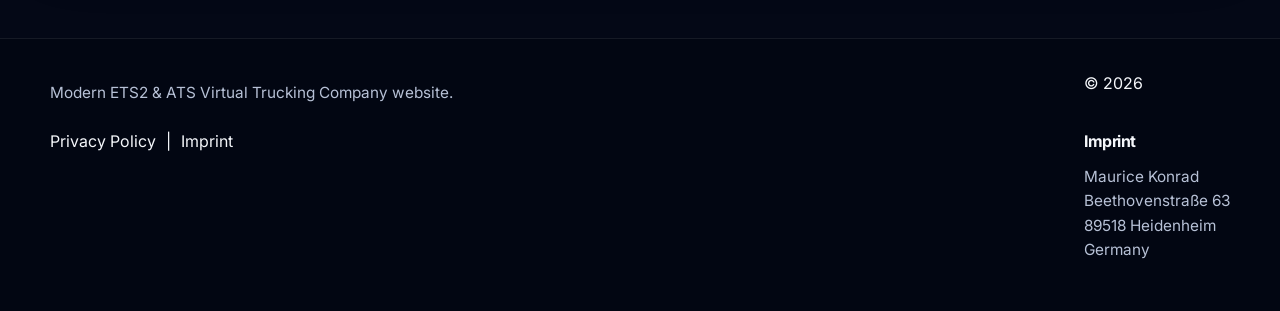
==== commit 8a98e11f: "Update index.html" ====
--- a/index.html
+++ b/index.html
@@ -22,19 +22,23 @@
 
   <header class="site-header">
     <div class="container nav-wrap">
-      <a href="#top" class="brand">
-  <img src="logo.png" alt="HS Schoch Virtual Logo">
-</a>
-
-      <nav class="nav">
-        <a href="#about">About</a>
-        <a href="#fleet">Fleet</a>
-        <a href="#events">Events</a>
-        <a href="#apply">Apply</a>
-        <a href="#imprint">Imprint</a>
-        <a href="https://discord.gg/n6TF2xG2eK" target="_blank" rel="noopener noreferrer">Discord</a>
-      </nav>
-    </div>
+  <a href="#top" class="brand">
+    <img src="logo.png" alt="HS Schoch Virtual Logo">
+  </a>
+
+  <button class="menu-toggle" id="menuToggle" aria-label="Open menu">
+    ☰ Menu
+  </button>
+
+  <nav class="nav" id="mainNav">
+    <a href="#about">About</a>
+    <a href="#fleet">Fleet</a>
+    <a href="#events">Events</a>
+    <a href="#apply">Apply</a>
+    <a href="#imprint">Imprint</a>
+    <a href="https://discord.gg/n6TF2xG2eK" target="_blank" rel="noopener noreferrer">Discord</a>
+  </nav>
+</div>
   </header>
 
   <main id="top">
--- a/style.css
+++ b/style.css
@@ -671,3 +671,11 @@
   gap: 10px;
   align-items: center;
 }
+
+.brand img{
+height:60px;
+width:60px;
+object-fit:cover;
+border-radius:50%;
+box-shadow:0 0 10px rgba(0,0,0,0.4);
+}
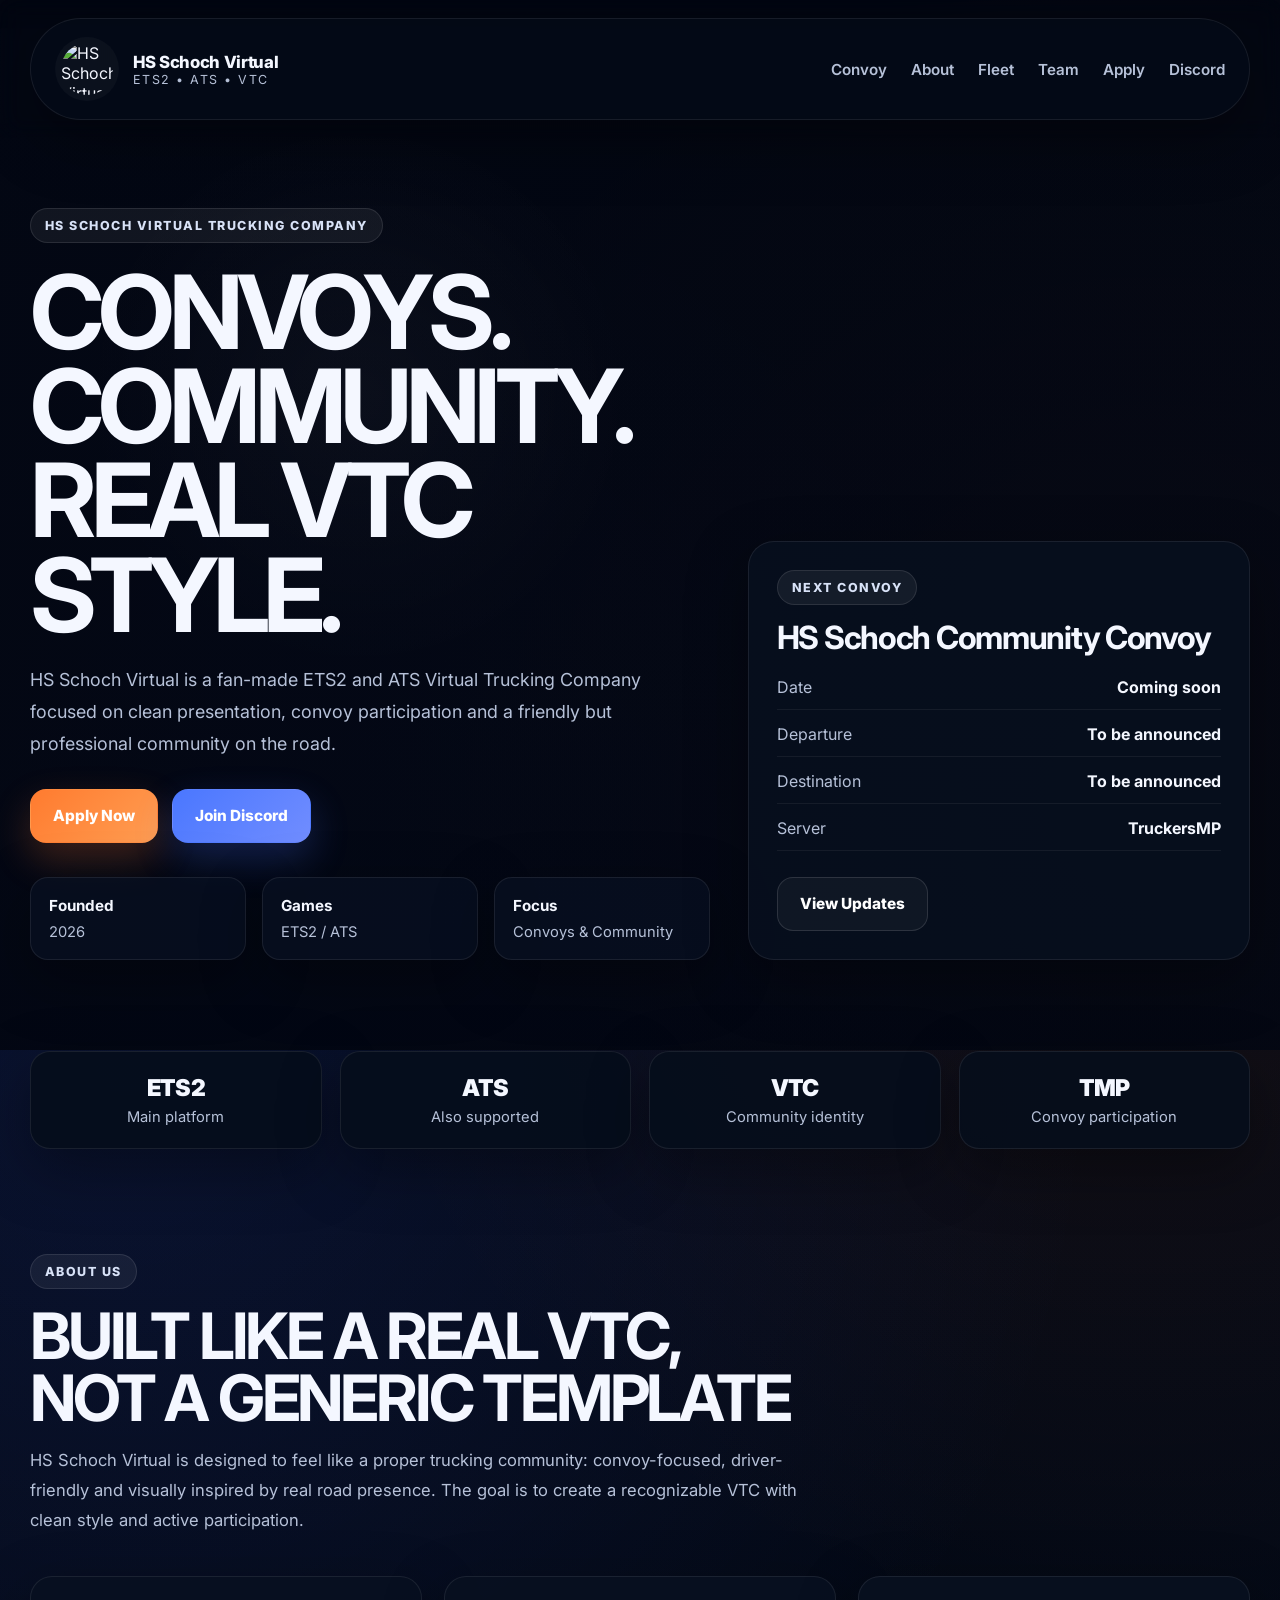
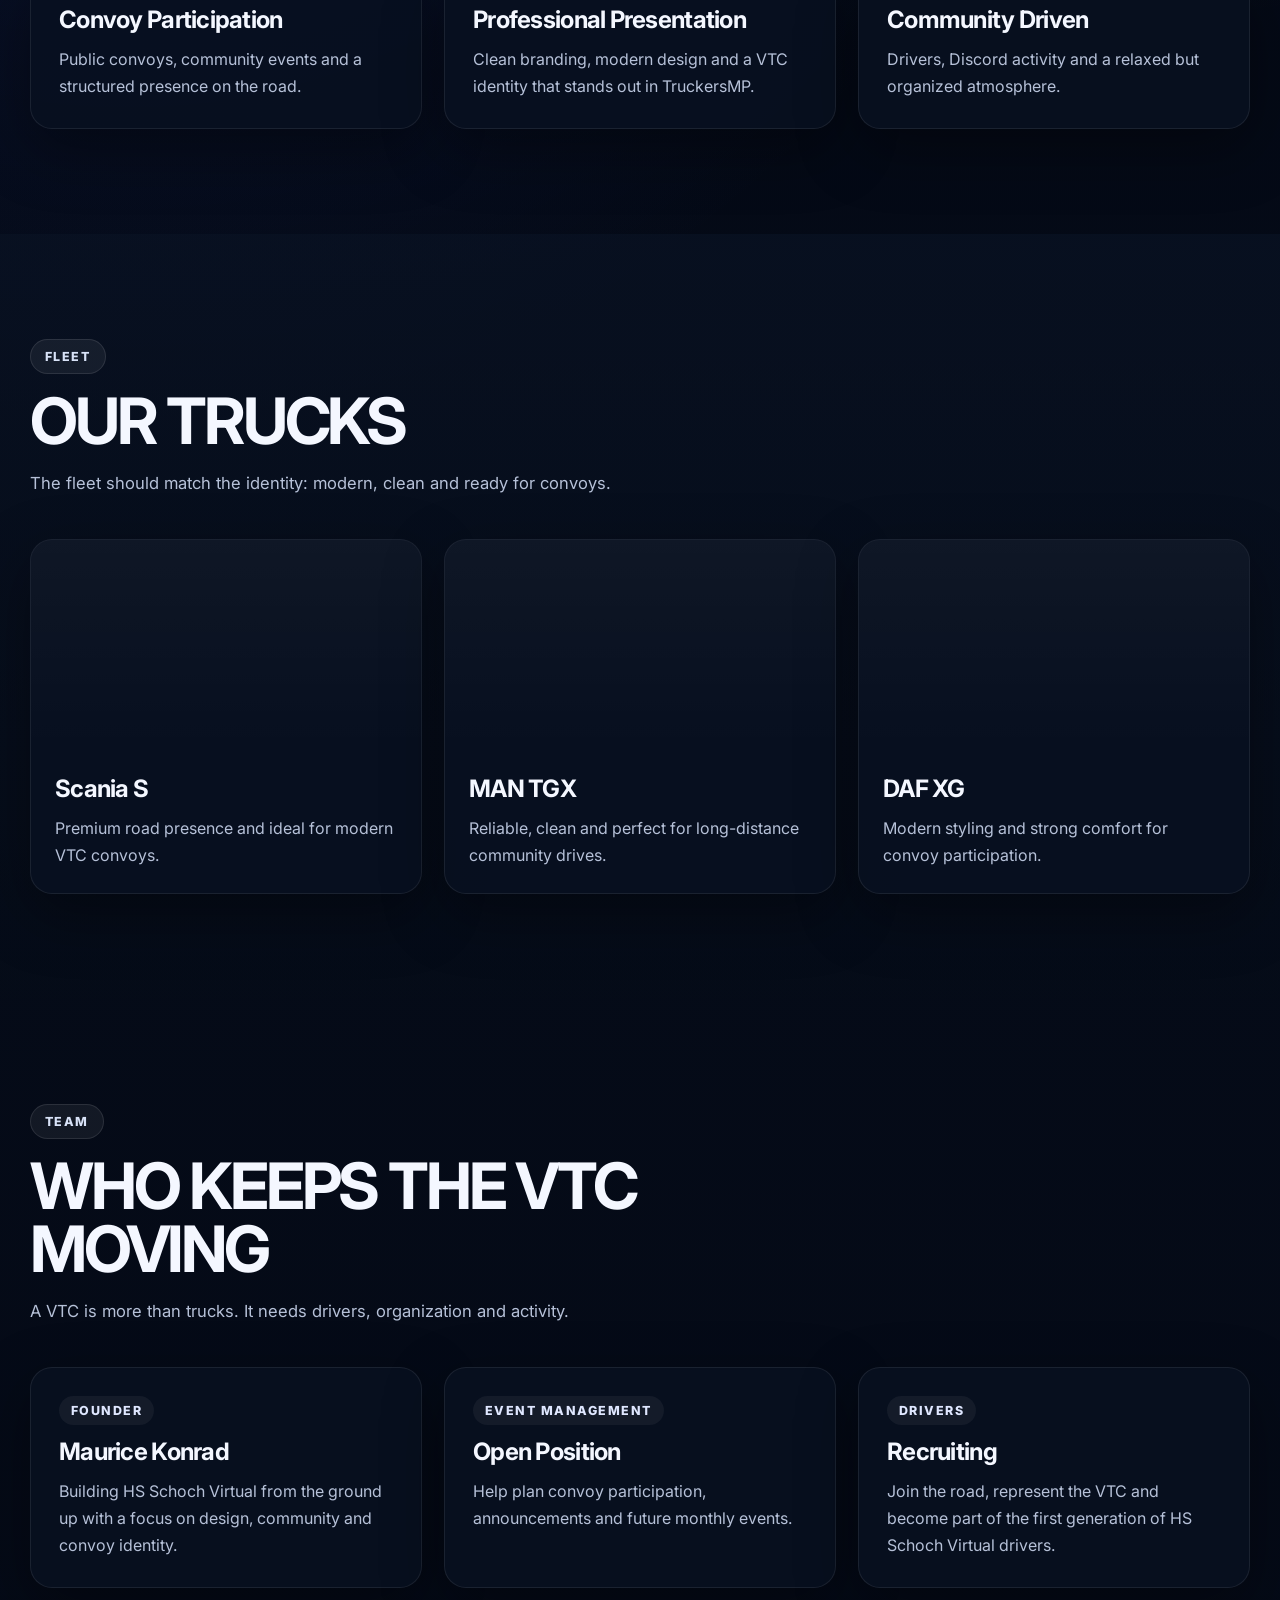
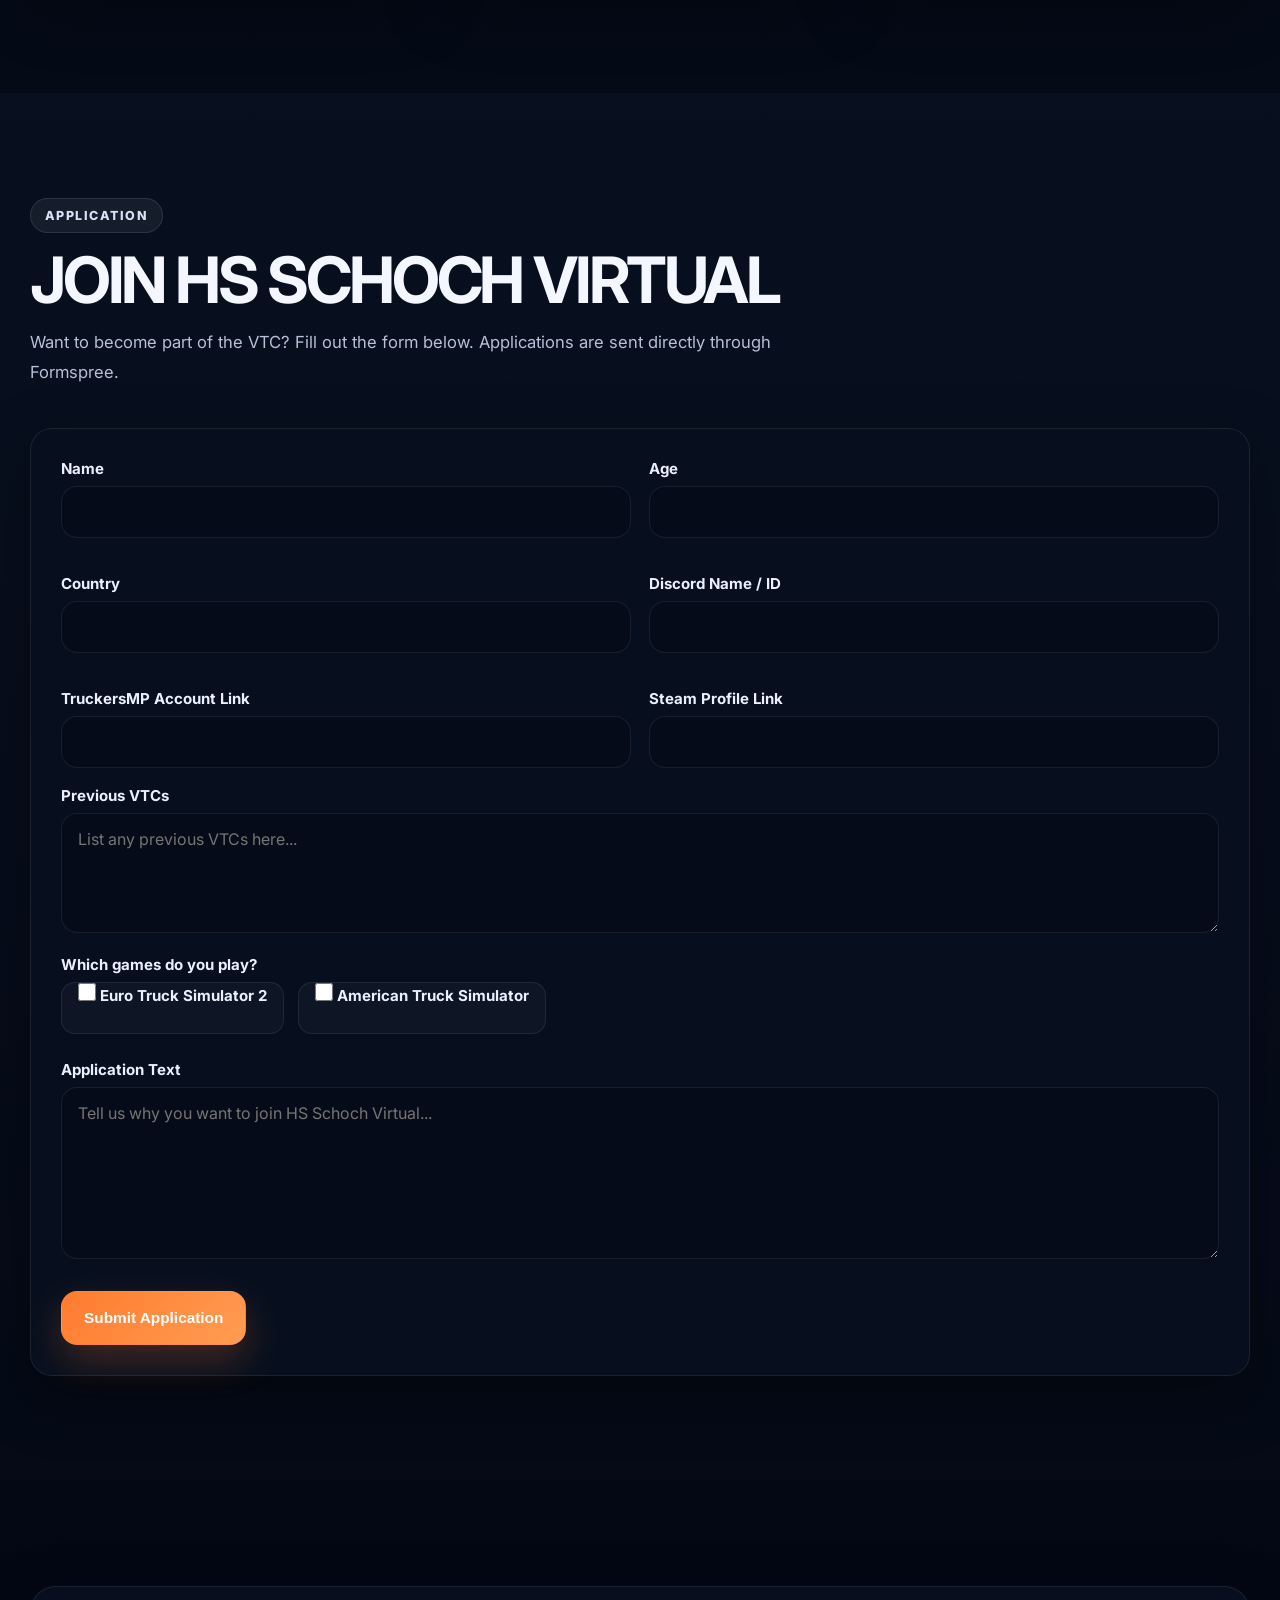
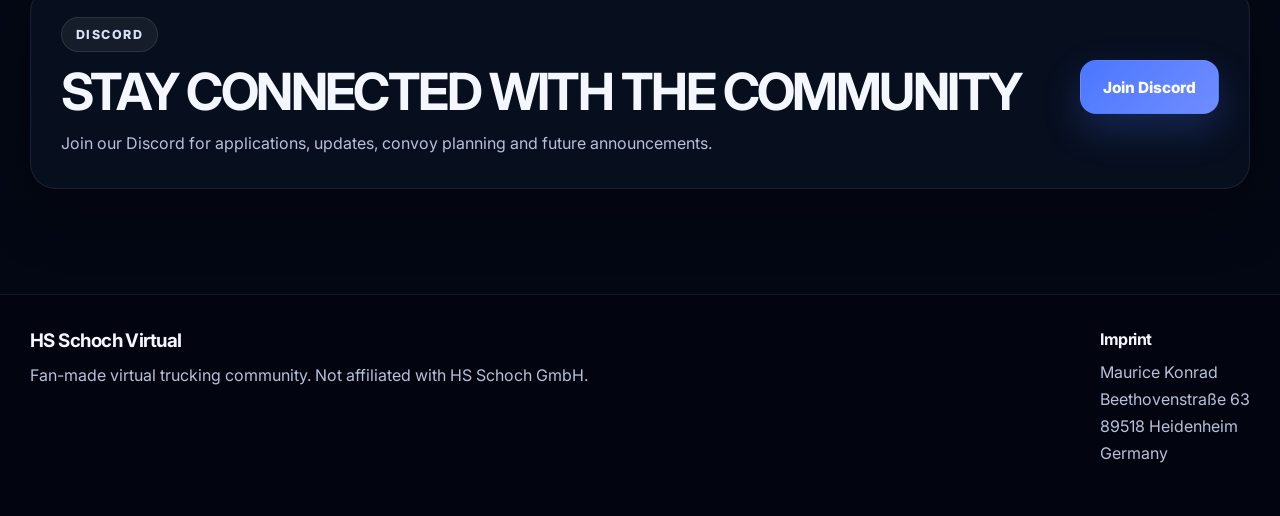
==== commit 96d7a844: "Update index.html" ====
--- a/index.html
+++ b/index.html
@@ -3,268 +3,285 @@
 <head>
   <meta charset="UTF-8" />
   <meta name="viewport" content="width=device-width, initial-scale=1.0" />
-  <link rel="icon" type="image/png" href="favicon.png">
   <title>HS Schoch Virtual</title>
-  <meta
-    name="description"
-    content="HS Schoch Virtual - Professional ETS2 & ATS Virtual Trucking Company."
-  />
-  <link rel="preconnect" href="https://fonts.googleapis.com" />
-  <link rel="preconnect" href="https://fonts.gstatic.com" crossorigin />
-  <link
-    href="https://fonts.googleapis.com/css2?family=Inter:wght@400;500;600;700;800;900&display=swap"
-    rel="stylesheet"
-  />
+  <meta name="description" content="HS Schoch Virtual - ETS2 & ATS Virtual Trucking Company." />
+  <link rel="preconnect" href="https://fonts.googleapis.com">
+  <link rel="preconnect" href="https://fonts.gstatic.com" crossorigin>
+  <link href="https://fonts.googleapis.com/css2?family=Inter:wght@400;500;600;700;800;900&display=swap" rel="stylesheet">
   <link rel="stylesheet" href="style.css" />
 </head>
 <body>
-  <div class="page-bg"></div>
 
   <header class="site-header">
-    <div class="container nav-wrap">
-  <a href="#top" class="brand">
-    <img src="logo.png" alt="HS Schoch Virtual Logo">
-  </a>
-
-  <button class="menu-toggle" id="menuToggle" aria-label="Open menu">
-    ☰ Menu
-  </button>
-
-  <nav class="nav" id="mainNav">
-    <a href="#about">About</a>
-    <a href="#fleet">Fleet</a>
-    <a href="#events">Events</a>
-    <a href="#apply">Apply</a>
-    <a href="#imprint">Imprint</a>
-    <a href="https://discord.gg/n6TF2xG2eK" target="_blank" rel="noopener noreferrer">Discord</a>
-  </nav>
-</div>
+    <div class="container nav-bar">
+      <a href="#home" class="brand">
+        <img src="images/logo.png" alt="HS Schoch Virtual Logo" class="brand-logo">
+        <div class="brand-text">
+          <span class="brand-title">HS Schoch Virtual</span>
+          <span class="brand-subtitle">ETS2 • ATS • VTC</span>
+        </div>
+      </a>
+
+      <nav class="nav-links">
+        <a href="#convoy">Convoy</a>
+        <a href="#about">About</a>
+        <a href="#fleet">Fleet</a>
+        <a href="#team">Team</a>
+        <a href="#apply">Apply</a>
+        <a href="#discord">Discord</a>
+      </nav>
+    </div>
   </header>
 
-  <main id="top">
+  <main id="home">
     <section class="hero">
       <div class="hero-overlay"></div>
-      <div class="container hero-inner">
-        <div class="hero-badge">ETS2 • ATS • TruckersMP • VTC</div>
-
-        <h1>
-          Modern convoys.<br />
-          Clean identity.<br />
-          .
-        </h1>
-
-        <p class="hero-text">
-          A modern Virtual Trucking Company built for drivers who enjoy clean presentation,
-          community events and professional convoy driving across Europe and beyond.
-        </p>
-
-        <div class="hero-actions">
-          <a href="#apply" class="btn btn-primary">Apply Now</a>
-          <a
-            href="https://discord.gg/n6TF2xG2eK"
-            class="btn btn-secondary"
-            target="_blank"
-            rel="noopener noreferrer"
-          >
-            Join Discord
-          </a>
-        </div>
-
-        <div class="hero-stats">
-          <div class="stat-card">
-            <span class="stat-number">ETS2</span>
-            <span class="stat-label">Main platform</span>
+
+      <div class="container hero-grid">
+        <div class="hero-left">
+          <div class="hero-tag">HS Schoch Virtual Trucking Company</div>
+
+          <h1>
+            Convoys.<br>
+            Community.<br>
+            Real VTC Style.
+          </h1>
+
+          <p class="hero-text">
+            HS Schoch Virtual is a fan-made ETS2 and ATS Virtual Trucking Company focused on clean presentation,
+            convoy participation and a friendly but professional community on the road.
+          </p>
+
+          <div class="hero-buttons">
+            <a href="#apply" class="btn btn-primary">Apply Now</a>
+            <a href="https://discord.gg/n6TF2xG2eK" target="_blank" rel="noopener noreferrer" class="btn btn-discord">Join Discord</a>
           </div>
-          <div class="stat-card">
-            <span class="stat-number">ATS</span>
-            <span class="stat-label">Also supported</span>
+
+          <div class="hero-mini-stats">
+            <div class="mini-stat">
+              <strong>Founded</strong>
+              <span>2026</span>
+            </div>
+            <div class="mini-stat">
+              <strong>Games</strong>
+              <span>ETS2 / ATS</span>
+            </div>
+            <div class="mini-stat">
+              <strong>Focus</strong>
+              <span>Convoys & Community</span>
+            </div>
           </div>
-          <div class="stat-card">
-            <span class="stat-number">VTC</span>
-            <span class="stat-label">Professional identity</span>
+        </div>
+
+        <div class="hero-right">
+          <div class="next-convoy-card" id="convoy">
+            <span class="card-label">Next Convoy</span>
+            <h2>HS Schoch Community Convoy</h2>
+
+            <ul class="convoy-list">
+              <li><span>Date</span><strong>Coming soon</strong></li>
+              <li><span>Departure</span><strong>To be announced</strong></li>
+              <li><span>Destination</span><strong>To be announced</strong></li>
+              <li><span>Server</span><strong>TruckersMP</strong></li>
+            </ul>
+
+            <a href="https://discord.gg/n6TF2xG2eK" target="_blank" rel="noopener noreferrer" class="btn btn-outline">
+              View Updates
+            </a>
           </div>
         </div>
       </div>
     </section>
 
+    <section class="stats-strip">
+      <div class="container stats-grid">
+        <div class="stat-box">
+          <span class="stat-number">ETS2</span>
+          <span class="stat-label">Main platform</span>
+        </div>
+        <div class="stat-box">
+          <span class="stat-number">ATS</span>
+          <span class="stat-label">Also supported</span>
+        </div>
+        <div class="stat-box">
+          <span class="stat-number">VTC</span>
+          <span class="stat-label">Community identity</span>
+        </div>
+        <div class="stat-box">
+          <span class="stat-number">TMP</span>
+          <span class="stat-label">Convoy participation</span>
+        </div>
+      </div>
+    </section>
+
     <section id="about" class="section">
       <div class="container">
-        <div class="section-heading">
-          <span class="eyebrow">About us</span>
-          <h2>A premium-style VTC presence</h2>
+        <div class="section-head">
+          <span class="section-kicker">About us</span>
+          <h2>Built like a real VTC, not a generic template</h2>
           <p>
-             is focused on modern presentation, organized participation
-            and a strong community feeling. The goal is simple: build a VTC that looks
-            professional, feels active and stands out on the road.
-          </p>
-        </div>
-
-        <div class="feature-grid">
-          <article class="glass-card">
-            <h3>Professional Look</h3>
+            HS Schoch Virtual is designed to feel like a proper trucking community:
+            convoy-focused, driver-friendly and visually inspired by real road presence.
+            The goal is to create a recognizable VTC with clean style and active participation.
+          </p>
+        </div>
+
+        <div class="about-grid">
+          <article class="content-card">
+            <h3>Convoy Participation</h3>
             <p>
-              A clean, modern and memorable VTC identity that feels serious without being boring.
+              Public convoys, community events and a structured presence on the road.
             </p>
           </article>
 
-          <article class="glass-card">
-            <h3>Convoy Activity</h3>
+          <article class="content-card">
+            <h3>Professional Presentation</h3>
             <p>
-              Public events, future monthly convoys and a presence that looks good in every lineup.
+              Clean branding, modern design and a VTC identity that stands out in TruckersMP.
             </p>
           </article>
 
-          <article class="glass-card">
-            <h3>Community First</h3>
+          <article class="content-card">
+            <h3>Community Driven</h3>
             <p>
-              Friendly drivers, structured recruitment and a Discord-centered home for the team.
+              Drivers, Discord activity and a relaxed but organized atmosphere.
             </p>
           </article>
         </div>
       </div>
     </section>
 
-    <section id="fleet" class="section section-alt">
-      <div class="container">
-        <div class="section-heading">
-          <span class="eyebrow">Fleet</span>
-          <h2>Built for style on the road</h2>
+    <section id="fleet" class="section section-dark">
+      <div class="container">
+        <div class="section-head">
+          <span class="section-kicker">Fleet</span>
+          <h2>Our trucks</h2>
           <p>
-            Every truck in the lineup should fit the identity: modern, clean and convoy-ready.
+            The fleet should match the identity: modern, clean and ready for convoys.
           </p>
         </div>
 
         <div class="fleet-grid">
           <article class="fleet-card">
-            <div class="fleet-topline">01</div>
-            <h3>Scania S</h3>
-            <p>Premium road presence with a strong convoy image and modern styling.</p>
+            <div class="fleet-image fleet-scania"></div>
+            <div class="fleet-content">
+              <h3>Scania S</h3>
+              <p>Premium road presence and ideal for modern VTC convoys.</p>
+            </div>
           </article>
 
           <article class="fleet-card">
-            <div class="fleet-topline">02</div>
-            <h3>MAN TGX</h3>
-            <p>Reliable, sleek and ideal for long-distance operations with a clean look.</p>
+            <div class="fleet-image fleet-man"></div>
+            <div class="fleet-content">
+              <h3>MAN TGX</h3>
+              <p>Reliable, clean and perfect for long-distance community drives.</p>
+            </div>
           </article>
 
           <article class="fleet-card">
-            <div class="fleet-topline">03</div>
-            <h3>DAF XG</h3>
-            <p>Comfortable and modern, perfect for drivers who want style and practicality.</p>
-          </article>
-        </div>
-      </div>
-    </section>
-
-    <section id="events" class="section">
-      <div class="container">
-        <div class="event-panel">
-          <div class="event-copy">
-            <span class="eyebrow">Events</span>
-            <h2>Ready for convoys and community events</h2>
-            <p>
-               is built around activity and presentation. Event details,
-              future convoys and announcements will be shared through our Discord community.
-            </p>
-
-            <div class="event-actions">
-              <a href="#apply" class="btn btn-primary">Apply Now</a>
-              <a
-                href="https://discord.gg/n6TF2xG2eK"
-                class="btn btn-secondary"
-                target="_blank"
-                rel="noopener noreferrer"
-              >
-                Event Updates
-              </a>
-            </div>
-          </div>
-
-          <div class="event-side">
-            <div class="mini-card">
-              <span class="mini-label">Focus</span>
-              <strong>Organized convoy presence</strong>
-            </div>
-            <div class="mini-card">
-              <span class="mini-label">Community</span>
-              <strong>Recruitment & activity via Discord</strong>
-            </div>
-            <div class="mini-card">
-              <span class="mini-label">Goal</span>
-              <strong>A polished 2026 VTC experience</strong>
-            </div>
-          </div>
-        </div>
-      </div>
-    </section>
-
-    <section id="apply" class="section section-alt">
-      <div class="container">
-        <div class="section-heading">
-          <span class="eyebrow">Application</span>
-          <h2>Join </h2>
+            <div class="fleet-image fleet-daf"></div>
+            <div class="fleet-content">
+              <h3>DAF XG</h3>
+              <p>Modern styling and strong comfort for convoy participation.</p>
+            </div>
+          </article>
+        </div>
+      </div>
+    </section>
+
+    <section id="team" class="section">
+      <div class="container">
+        <div class="section-head">
+          <span class="section-kicker">Team</span>
+          <h2>Who keeps the VTC moving</h2>
           <p>
-            Fill out the application below. Submissions are sent through the connected form
-            to your Formspree endpoint.
-          </p>
-        </div>
-
-        <div class="form-shell">
+            A VTC is more than trucks. It needs drivers, organization and activity.
+          </p>
+        </div>
+
+        <div class="team-grid">
+          <article class="team-card">
+            <span class="team-role">Founder</span>
+            <h3>Maurice Konrad</h3>
+            <p>Building HS Schoch Virtual from the ground up with a focus on design, community and convoy identity.</p>
+          </article>
+
+          <article class="team-card">
+            <span class="team-role">Event Management</span>
+            <h3>Open Position</h3>
+            <p>Help plan convoy participation, announcements and future monthly events.</p>
+          </article>
+
+          <article class="team-card">
+            <span class="team-role">Drivers</span>
+            <h3>Recruiting</h3>
+            <p>Join the road, represent the VTC and become part of the first generation of HS Schoch Virtual drivers.</p>
+          </article>
+        </div>
+      </div>
+    </section>
+
+    <section id="apply" class="section section-dark">
+      <div class="container">
+        <div class="section-head">
+          <span class="section-kicker">Application</span>
+          <h2>Join HS Schoch Virtual</h2>
+          <p>
+            Want to become part of the VTC? Fill out the form below. Applications are sent directly through Formspree.
+          </p>
+        </div>
+
+        <div class="form-wrapper">
           <form action="https://formspree.io/f/mzdjajwk" method="POST" class="apply-form">
-            <input type="hidden" name="_subject" value="New  Application" />
+            <input type="hidden" name="_subject" value="New HS Schoch Virtual Application">
 
             <div class="form-grid">
               <div class="form-group">
                 <label for="name">Name</label>
-                <input id="name" name="name" type="text" required />
+                <input id="name" name="name" type="text" required>
               </div>
 
               <div class="form-group">
                 <label for="age">Age</label>
-                <input id="age" name="age" type="number" min="13" required />
+                <input id="age" name="age" type="number" min="13" required>
               </div>
 
               <div class="form-group">
                 <label for="country">Country</label>
-                <input id="country" name="country" type="text" required />
+                <input id="country" name="country" type="text" required>
               </div>
 
               <div class="form-group">
                 <label for="discord">Discord Name / ID</label>
-                <input id="discord" name="discord" type="text" required />
+                <input id="discord" name="discord" type="text" required>
               </div>
 
               <div class="form-group">
                 <label for="tmp">TruckersMP Account Link</label>
-                <input id="tmp" name="tmp_account_link" type="url" required />
-              </div>
-
-              <div class="form-group">
-                <label for="steam">Steam Account Link</label>
-                <input id="steam" name="steam_account_link" type="url" required />
+                <input id="tmp" name="tmp_account_link" type="url" required>
+              </div>
+
+              <div class="form-group">
+                <label for="steam">Steam Profile Link</label>
+                <input id="steam" name="steam_account_link" type="url" required>
               </div>
             </div>
 
             <div class="form-group">
               <label for="vtcs">Previous VTCs</label>
-              <textarea
-                id="vtcs"
-                name="previous_vtcs"
-                rows="4"
-                placeholder="List your previous VTCs here..."
-              ></textarea>
+              <textarea id="vtcs" name="previous_vtcs" rows="4" placeholder="List any previous VTCs here..."></textarea>
             </div>
 
             <div class="form-group">
               <label>Which games do you play?</label>
               <div class="checkbox-row">
-                <label class="check-item">
-                  <input type="checkbox" name="games[]" value="Euro Truck Simulator 2" />
+                <label class="checkbox-item">
+                  <input type="checkbox" name="games[]" value="Euro Truck Simulator 2">
                   <span>Euro Truck Simulator 2</span>
                 </label>
 
-                <label class="check-item">
-                  <input type="checkbox" name="games[]" value="American Truck Simulator" />
+                <label class="checkbox-item">
+                  <input type="checkbox" name="games[]" value="American Truck Simulator">
                   <span>American Truck Simulator</span>
                 </label>
               </div>
@@ -272,76 +289,54 @@
 
             <div class="form-group">
               <label for="application_text">Application Text</label>
-              <textarea
-                id="application_text"
-                name="application_text"
-                rows="7"
-                placeholder="Tell us why you want to join ..."
-                required
-              ></textarea>
-            </div>
-
-            <button type="submit" class="btn btn-primary btn-submit">
-              Submit Application
-            </button>
+              <textarea id="application_text" name="application_text" rows="7" placeholder="Tell us why you want to join HS Schoch Virtual..." required></textarea>
+            </div>
+
+            <button type="submit" class="btn btn-primary submit-btn">Submit Application</button>
           </form>
         </div>
       </div>
     </section>
 
-    <section class="section">
-      <div class="container">
-        <div class="discord-banner">
+    <section id="discord" class="section">
+      <div class="container">
+        <div class="discord-box">
           <div>
-            <span class="eyebrow">Community</span>
-            <h2>Stay connected on Discord</h2>
+            <span class="section-kicker">Discord</span>
+            <h2>Stay connected with the community</h2>
             <p>
-              Join the server for updates, announcements and future convoy communication.
+              Join our Discord for applications, updates, convoy planning and future announcements.
             </p>
           </div>
 
-          <a
-            href="https://discord.gg/n6TF2xG2eK"
-            class="btn btn-secondary"
-            target="_blank"
-            rel="noopener noreferrer"
-          >
-            Open Discord
+          <a href="https://discord.gg/n6TF2xG2eK" target="_blank" rel="noopener noreferrer" class="btn btn-discord">
+            Join Discord
           </a>
         </div>
       </div>
     </section>
   </main>
 
-  <footer id="imprint" class="footer">
+  <footer class="site-footer">
     <div class="container footer-grid">
       <div>
-        <h3></h3>
-        <p class="footer-text">
-          Modern ETS2 & ATS Virtual Trucking Company website.
+        <h3>HS Schoch Virtual</h3>
+        <p class="footer-note">
+          Fan-made virtual trucking community. Not affiliated with HS Schoch GmbH.
         </p>
       </div>
 
-      <p>© 2026 </p>
-
- <div class="footer-links">
-  <a href="privacy.html">Privacy Policy</a>
-  <span>|</span>
-  <a href="imprint.html">Imprint</a>
-</div>
-
-      <div class="imprint-box">
+      <div class="footer-imprint">
         <h4>Imprint</h4>
         <p>
-          Maurice Konrad<br />
-          Beethovenstraße 63<br />
-          89518 Heidenheim<br />
+          Maurice Konrad<br>
+          Beethovenstraße 63<br>
+          89518 Heidenheim<br>
           Germany
         </p>
       </div>
     </div>
   </footer>
+
 </body>
 </html>
-
-<script src="script.js"></script>
--- a/style.css
+++ b/style.css
@@ -1,18 +1,18 @@
 :root {
-  --bg: #040816;
-  --bg-soft: #091227;
-  --panel: rgba(10, 18, 38, 0.72);
-  --panel-strong: #0b1630;
-  --text: #f5f7fb;
-  --muted: #b7c1d6;
+  --bg: #030713;
+  --bg-2: #07101f;
+  --panel: rgba(8, 16, 32, 0.88);
+  --panel-2: rgba(11, 22, 43, 0.92);
   --line: rgba(255, 255, 255, 0.08);
-  --accent: #7c5cff;
-  --accent-2: #4ea7ff;
-  --orange: #ff8a3d;
+  --text: #f4f7ff;
+  --muted: #b6c1d8;
+  --blue: #4a77ff;
+  --blue-2: #718dff;
+  --orange: #ff7b2f;
+  --orange-2: #ff9d52;
   --shadow: 0 20px 60px rgba(0, 0, 0, 0.35);
-  --radius: 24px;
-  --radius-sm: 16px;
-  --container: 1180px;
+  --radius: 22px;
+  --container: 1220px;
 }
 
 * {
@@ -27,25 +27,17 @@
 
 body {
   font-family: "Inter", sans-serif;
-  background: var(--bg);
+  background:
+    radial-gradient(circle at 10% 20%, rgba(58, 96, 255, 0.12), transparent 22%),
+    radial-gradient(circle at 90% 15%, rgba(255, 123, 47, 0.08), transparent 18%),
+    linear-gradient(180deg, #020611 0%, #050b18 45%, #030713 100%);
   color: var(--text);
   overflow-x: hidden;
-  line-height: 1.6;
 }
 
 a {
+  text-decoration: none;
   color: inherit;
-  text-decoration: none;
-}
-
-.page-bg {
-  position: fixed;
-  inset: 0;
-  z-index: -2;
-  background:
-    radial-gradient(circle at 15% 20%, rgba(124, 92, 255, 0.16), transparent 28%),
-    radial-gradient(circle at 85% 15%, rgba(78, 167, 255, 0.14), transparent 24%),
-    linear-gradient(180deg, #030611 0%, #07111f 52%, #040816 100%);
 }
 
 .container {
@@ -58,110 +50,139 @@
   top: 0;
   z-index: 1000;
   padding: 18px 0;
-  backdrop-filter: blur(10px);
-}
-
-.nav-wrap {
+  backdrop-filter: blur(12px);
+}
+
+.nav-bar {
   display: flex;
   align-items: center;
   justify-content: space-between;
   gap: 20px;
-  padding: 16px 22px;
+  padding: 18px 24px;
+  border-radius: 999px;
+  background: rgba(5, 11, 24, 0.78);
   border: 1px solid var(--line);
-  border-radius: 999px;
-  background: rgba(6, 12, 26, 0.68);
   box-shadow: var(--shadow);
 }
 
 .brand {
-  font-size: 1rem;
+  display: flex;
+  align-items: center;
+  gap: 14px;
+}
+
+.brand-logo {
+  width: 64px;
+  height: 64px;
+  object-fit: contain;
+  border-radius: 50%;
+  background: rgba(255, 255, 255, 0.03);
+  padding: 6px;
+}
+
+.brand-text {
+  display: flex;
+  flex-direction: column;
+}
+
+.brand-title {
+  font-size: 1.05rem;
   font-weight: 800;
   letter-spacing: -0.02em;
-  white-space: nowrap;
-}
-
-.nav {
+}
+
+.brand-subtitle {
+  font-size: 0.78rem;
+  color: var(--muted);
+  text-transform: uppercase;
+  letter-spacing: 0.12em;
+}
+
+.nav-links {
   display: flex;
   align-items: center;
-  gap: 22px;
+  gap: 24px;
   flex-wrap: wrap;
-  justify-content: flex-end;
-}
-
-.nav a {
-  color: var(--muted);
+}
+
+.nav-links a {
   font-size: 0.95rem;
   font-weight: 600;
+  color: var(--muted);
   transition: color 0.2s ease, transform 0.2s ease;
 }
 
-.nav a:hover {
+.nav-links a:hover {
   color: var(--text);
   transform: translateY(-1px);
 }
 
 .hero {
   position: relative;
-  min-height: 100vh;
-  margin-top: -100px;
-  padding: 180px 0 110px;
+  min-height: 95vh;
   display: flex;
   align-items: center;
   background:
-    linear-gradient(180deg, rgba(4, 8, 22, 0.30), rgba(4, 8, 22, 0.85)),
+    linear-gradient(90deg, rgba(3, 7, 19, 0.90) 0%, rgba(3, 7, 19, 0.70) 45%, rgba(3, 7, 19, 0.55) 100%),
     url("https://i.imgur.com/lfUUKPN.png") center center / cover no-repeat;
+  margin-top: -110px;
+  padding: 180px 0 90px;
 }
 
 .hero-overlay {
   position: absolute;
   inset: 0;
   background:
-    radial-gradient(circle at center, rgba(255, 255, 255, 0.03), transparent 45%),
-    linear-gradient(to bottom, rgba(4, 8, 22, 0.15), rgba(4, 8, 22, 0.88));
-}
-
-.hero-inner {
+    linear-gradient(to bottom, rgba(3, 7, 19, 0.25), rgba(3, 7, 19, 0.72)),
+    radial-gradient(circle at 28% 36%, rgba(255, 255, 255, 0.05), transparent 24%);
+}
+
+.hero-grid {
   position: relative;
   z-index: 1;
-}
-
-.hero-badge,
-.eyebrow {
-  display: inline-flex;
-  align-items: center;
-  gap: 8px;
+  display: grid;
+  grid-template-columns: 1.15fr 0.85fr;
+  gap: 38px;
+  align-items: end;
+}
+
+.hero-tag,
+.section-kicker,
+.card-label {
+  display: inline-block;
   padding: 9px 14px;
-  border: 1px solid rgba(255, 255, 255, 0.12);
+  border-radius: 999px;
   background: rgba(255, 255, 255, 0.06);
-  border-radius: 999px;
-  color: #d9e3f7;
-  font-size: 0.76rem;
-  font-weight: 700;
+  border: 1px solid rgba(255, 255, 255, 0.10);
+  color: #d8e2f7;
+  font-size: 0.78rem;
+  font-weight: 800;
   letter-spacing: 0.12em;
   text-transform: uppercase;
 }
 
 .hero h1 {
   margin-top: 22px;
-  max-width: 820px;
-  font-size: clamp(3rem, 7vw, 6.4rem);
-  line-height: 0.94;
-  letter-spacing: -0.05em;
-  text-shadow: 0 12px 35px rgba(0, 0, 0, 0.28);
+  font-size: clamp(3.4rem, 8vw, 7.1rem);
+  line-height: 0.92;
+  letter-spacing: -0.06em;
+  max-width: 780px;
+  text-transform: uppercase;
 }
 
 .hero-text {
-  max-width: 720px;
+  max-width: 700px;
   margin-top: 22px;
-  font-size: clamp(1rem, 2vw, 1.18rem);
-  color: var(--muted);
-}
-
-.hero-actions {
+  font-size: 1.12rem;
+  line-height: 1.8;
+  color: var(--muted);
+}
+
+.hero-buttons {
   display: flex;
   gap: 14px;
   flex-wrap: wrap;
-  margin-top: 34px;
+  margin-top: 28px;
 }
 
 .btn {
@@ -171,10 +192,10 @@
   min-height: 54px;
   padding: 0 22px;
   border-radius: 16px;
+  font-size: 0.96rem;
+  font-weight: 800;
   border: 1px solid transparent;
-  font-weight: 700;
-  font-size: 0.96rem;
-  transition: transform 0.18s ease, box-shadow 0.18s ease, border-color 0.18s ease;
+  transition: transform 0.2s ease, box-shadow 0.2s ease, border-color 0.2s ease;
   cursor: pointer;
 }
 
@@ -184,217 +205,241 @@
 
 .btn-primary {
   color: white;
-  background: linear-gradient(135deg, var(--orange), #ff6b2c);
-  box-shadow: 0 16px 40px rgba(255, 123, 56, 0.28);
-}
-
-.btn-secondary {
+  background: linear-gradient(135deg, var(--orange), var(--orange-2));
+  box-shadow: 0 16px 38px rgba(255, 123, 47, 0.24);
+}
+
+.btn-discord {
   color: white;
-  background: linear-gradient(135deg, var(--accent), var(--accent-2));
-  box-shadow: 0 16px 40px rgba(102, 114, 255, 0.24);
-}
-
-.hero-stats {
+  background: linear-gradient(135deg, var(--blue), var(--blue-2));
+  box-shadow: 0 16px 38px rgba(74, 119, 255, 0.24);
+}
+
+.btn-outline {
+  color: white;
+  border-color: rgba(255, 255, 255, 0.12);
+  background: rgba(255, 255, 255, 0.04);
+}
+
+.hero-mini-stats {
   display: grid;
   grid-template-columns: repeat(3, minmax(0, 1fr));
+  gap: 16px;
+  max-width: 760px;
+  margin-top: 34px;
+}
+
+.mini-stat {
+  padding: 18px;
+  border-radius: 18px;
+  background: rgba(8, 17, 33, 0.76);
+  border: 1px solid var(--line);
+  box-shadow: var(--shadow);
+}
+
+.mini-stat strong {
+  display: block;
+  font-size: 0.95rem;
+  margin-bottom: 6px;
+}
+
+.mini-stat span {
+  color: var(--muted);
+  font-size: 0.92rem;
+}
+
+.next-convoy-card {
+  padding: 28px;
+  border-radius: 26px;
+  background: rgba(7, 15, 30, 0.88);
+  border: 1px solid var(--line);
+  box-shadow: var(--shadow);
+}
+
+.next-convoy-card h2 {
+  margin-top: 16px;
+  font-size: 2rem;
+  line-height: 1.05;
+  letter-spacing: -0.04em;
+}
+
+.convoy-list {
+  list-style: none;
+  margin: 22px 0 26px;
+  display: grid;
+  gap: 14px;
+}
+
+.convoy-list li {
+  display: flex;
+  justify-content: space-between;
+  gap: 20px;
+  padding-bottom: 12px;
+  border-bottom: 1px solid rgba(255, 255, 255, 0.06);
+}
+
+.convoy-list span {
+  color: var(--muted);
+}
+
+.stats-strip {
+  padding: 26px 0 0;
+  margin-top: -25px;
+  position: relative;
+  z-index: 2;
+}
+
+.stats-grid {
+  display: grid;
+  grid-template-columns: repeat(4, minmax(0, 1fr));
   gap: 18px;
-  max-width: 820px;
-  margin-top: 44px;
-}
-
-.stat-card {
-  padding: 18px 20px;
-  border-radius: 22px;
+}
+
+.stat-box {
+  padding: 22px;
+  border-radius: 20px;
+  background: rgba(6, 14, 28, 0.92);
   border: 1px solid var(--line);
-  background: rgba(8, 15, 31, 0.62);
-  backdrop-filter: blur(12px);
   box-shadow: var(--shadow);
+  text-align: center;
 }
 
 .stat-number {
   display: block;
-  font-size: 1.25rem;
-  font-weight: 800;
+  font-size: 1.45rem;
+  font-weight: 900;
   letter-spacing: -0.03em;
 }
 
 .stat-label {
   display: block;
-  margin-top: 4px;
+  margin-top: 6px;
   color: var(--muted);
   font-size: 0.92rem;
 }
 
 .section {
-  padding: 110px 0;
-}
-
-.section-alt {
-  position: relative;
-}
-
-.section-alt::before {
-  content: "";
-  position: absolute;
-  inset: 0;
+  padding: 105px 0;
+}
+
+.section-dark {
+  background: linear-gradient(180deg, rgba(9, 18, 35, 0.72), rgba(5, 12, 24, 0.42));
+}
+
+.section-head {
+  max-width: 780px;
+  margin-bottom: 40px;
+}
+
+.section-head h2 {
+  margin-top: 16px;
+  font-size: clamp(2.2rem, 5vw, 4.2rem);
+  line-height: 0.98;
+  letter-spacing: -0.05em;
+  text-transform: uppercase;
+}
+
+.section-head p {
+  margin-top: 16px;
+  font-size: 1.04rem;
+  line-height: 1.8;
+  color: var(--muted);
+}
+
+.about-grid,
+.fleet-grid,
+.team-grid {
+  display: grid;
+  gap: 22px;
+}
+
+.about-grid,
+.fleet-grid,
+.team-grid {
+  grid-template-columns: repeat(3, minmax(0, 1fr));
+}
+
+.content-card,
+.team-card,
+.form-wrapper,
+.discord-box,
+.fleet-card {
+  background: var(--panel);
+  border: 1px solid var(--line);
+  box-shadow: var(--shadow);
+}
+
+.content-card,
+.team-card,
+.form-wrapper,
+.fleet-card {
+  border-radius: var(--radius);
+}
+
+.content-card,
+.team-card {
+  padding: 28px;
+}
+
+.content-card h3,
+.team-card h3,
+.fleet-content h3 {
+  font-size: 1.5rem;
+  margin-bottom: 12px;
+  letter-spacing: -0.03em;
+}
+
+.content-card p,
+.team-card p,
+.fleet-content p,
+.footer-note,
+.footer-imprint p {
+  color: var(--muted);
+  line-height: 1.7;
+}
+
+.fleet-card {
+  overflow: hidden;
+}
+
+.fleet-image {
+  height: 210px;
   background:
-    linear-gradient(180deg, rgba(13, 22, 45, 0.55), rgba(7, 13, 27, 0.35));
-  pointer-events: none;
-}
-
-.section > .container,
-.section-alt > .container {
-  position: relative;
-  z-index: 1;
-}
-
-.section-heading {
-  max-width: 760px;
-  margin-bottom: 42px;
-}
-
-.section-heading h2,
-.discord-banner h2 {
-  margin-top: 16px;
-  font-size: clamp(2rem, 4.5vw, 3.6rem);
-  line-height: 1.02;
-  letter-spacing: -0.04em;
-}
-
-.section-heading p,
-.discord-banner p {
-  margin-top: 16px;
-  color: var(--muted);
-  font-size: 1.04rem;
-}
-
-.feature-grid,
-.fleet-grid {
-  display: grid;
-  grid-template-columns: repeat(3, minmax(0, 1fr));
-  gap: 22px;
-}
-
-.glass-card,
-.fleet-card,
-.mini-card,
-.form-shell,
-.discord-banner,
-.event-panel {
-  border: 1px solid var(--line);
-  background: var(--panel);
-  backdrop-filter: blur(14px);
-  box-shadow: var(--shadow);
-}
-
-.glass-card,
-.fleet-card,
-.mini-card,
-.form-shell {
-  border-radius: var(--radius);
-}
-
-.glass-card {
+    linear-gradient(to bottom, rgba(255,255,255,0.03), rgba(255,255,255,0)),
+    url("https://i.imgur.com/lfUUKPN.png") center center / cover no-repeat;
+}
+
+.fleet-scania {
+  filter: saturate(1.05);
+}
+
+.fleet-man {
+  filter: hue-rotate(18deg) saturate(0.95);
+}
+
+.fleet-daf {
+  filter: hue-rotate(-18deg) saturate(1.08);
+}
+
+.fleet-content {
+  padding: 24px;
+}
+
+.team-role {
+  display: inline-block;
+  margin-bottom: 12px;
+  padding: 7px 12px;
+  border-radius: 999px;
+  background: rgba(255, 255, 255, 0.05);
+  color: #dfe7ff;
+  font-size: 0.78rem;
+  font-weight: 800;
+  letter-spacing: 0.12em;
+  text-transform: uppercase;
+}
+
+.form-wrapper {
   padding: 30px;
-}
-
-.glass-card h3,
-.fleet-card h3 {
-  font-size: 1.35rem;
-  margin-bottom: 10px;
-  letter-spacing: -0.03em;
-}
-
-.glass-card p,
-.fleet-card p,
-.mini-card,
-.imprint-box p,
-.footer-text {
-  color: var(--muted);
-}
-
-.fleet-card {
-  padding: 30px;
-  min-height: 230px;
-  display: flex;
-  flex-direction: column;
-  justify-content: flex-end;
-  position: relative;
-  overflow: hidden;
-}
-
-.fleet-card::before {
-  content: "";
-  position: absolute;
-  inset: 0;
-  background:
-    radial-gradient(circle at top right, rgba(124, 92, 255, 0.18), transparent 32%);
-  pointer-events: none;
-}
-
-.fleet-topline {
-  position: absolute;
-  top: 24px;
-  left: 24px;
-  color: rgba(255, 255, 255, 0.22);
-  font-size: 0.9rem;
-  font-weight: 800;
-  letter-spacing: 0.18em;
-}
-
-.event-panel {
-  border-radius: 30px;
-  padding: 34px;
-  display: grid;
-  grid-template-columns: 1.2fr 0.8fr;
-  gap: 22px;
-}
-
-.event-copy h2 {
-  margin-top: 16px;
-  font-size: clamp(2rem, 4vw, 3.2rem);
-  line-height: 1.03;
-  letter-spacing: -0.04em;
-}
-
-.event-copy p {
-  margin-top: 16px;
-  color: var(--muted);
-  max-width: 620px;
-}
-
-.event-actions {
-  display: flex;
-  flex-wrap: wrap;
-  gap: 14px;
-  margin-top: 28px;
-}
-
-.event-side {
-  display: grid;
-  gap: 16px;
-}
-
-.mini-card {
-  padding: 20px;
-}
-
-.mini-label {
-  display: block;
-  margin-bottom: 8px;
-  color: #d6ddf1;
-  font-size: 0.78rem;
-  font-weight: 700;
-  text-transform: uppercase;
-  letter-spacing: 0.12em;
-}
-
-.form-shell {
-  padding: 30px;
-}
-
-.apply-form {
-  width: 100%;
 }
 
 .form-grid {
@@ -410,9 +455,9 @@
 .form-group label {
   display: block;
   margin-bottom: 8px;
-  color: #e8eefc;
-  font-size: 0.92rem;
-  font-weight: 600;
+  color: #eaf0ff;
+  font-size: 0.94rem;
+  font-weight: 700;
 }
 
 .apply-form input,
@@ -421,18 +466,17 @@
   padding: 15px 16px;
   border-radius: 16px;
   border: 1px solid rgba(255, 255, 255, 0.08);
-  background: rgba(7, 13, 28, 0.9);
+  background: rgba(6, 12, 24, 0.96);
   color: white;
   font: inherit;
   outline: none;
-  transition: border-color 0.2s ease, box-shadow 0.2s ease, background 0.2s ease;
+  transition: border-color 0.2s ease, box-shadow 0.2s ease;
 }
 
 .apply-form input:focus,
 .apply-form textarea:focus {
-  border-color: rgba(124, 92, 255, 0.55);
-  box-shadow: 0 0 0 4px rgba(124, 92, 255, 0.12);
-  background: rgba(10, 17, 35, 0.98);
+  border-color: rgba(74, 119, 255, 0.6);
+  box-shadow: 0 0 0 4px rgba(74, 119, 255, 0.12);
 }
 
 .apply-form textarea {
@@ -442,11 +486,11 @@
 
 .checkbox-row {
   display: flex;
-  gap: 16px;
+  gap: 14px;
   flex-wrap: wrap;
 }
 
-.check-item {
+.checkbox-item {
   display: inline-flex;
   align-items: center;
   gap: 10px;
@@ -454,35 +498,49 @@
   padding: 0 16px;
   border-radius: 14px;
   border: 1px solid var(--line);
-  background: rgba(7, 13, 28, 0.8);
-  color: #dce4f7;
-  font-size: 0.95rem;
+  background: rgba(255, 255, 255, 0.03);
+  color: #dce5fb;
   font-weight: 600;
 }
 
-.check-item input {
+.checkbox-item input {
   width: 18px;
   height: 18px;
-  accent-color: var(--accent);
-}
-
-.btn-submit {
-  margin-top: 8px;
-}
-
-.discord-banner {
-  padding: 32px;
-  border-radius: 28px;
-  display: flex;
-  align-items: center;
+  accent-color: var(--blue);
+}
+
+.submit-btn {
+  margin-top: 10px;
+}
+
+.discord-box {
+  border-radius: 26px;
+  padding: 30px;
+  display: flex;
   justify-content: space-between;
   gap: 20px;
-}
-
-.footer {
-  padding: 32px 0 48px;
+  align-items: center;
+}
+
+.discord-box h2 {
+  margin-top: 14px;
+  font-size: clamp(2rem, 4vw, 3.4rem);
+  line-height: 1;
+  letter-spacing: -0.05em;
+  text-transform: uppercase;
+}
+
+.discord-box p {
+  margin-top: 12px;
+  color: var(--muted);
+  max-width: 680px;
+  line-height: 1.8;
+}
+
+.site-footer {
+  padding: 34px 0 48px;
   border-top: 1px solid var(--line);
-  background: rgba(3, 7, 18, 0.65);
+  background: rgba(2, 6, 17, 0.82);
 }
 
 .footer-grid {
@@ -492,46 +550,37 @@
   align-items: start;
 }
 
-.footer h3,
-.imprint-box h4 {
+.site-footer h3,
+.site-footer h4 {
   margin-bottom: 10px;
   letter-spacing: -0.03em;
 }
 
-.footer-text,
-.imprint-box p {
-  font-size: 0.96rem;
-}
-
-@media (max-width: 1024px) {
-  .feature-grid,
+@media (max-width: 1100px) {
+  .hero-grid,
+  .about-grid,
   .fleet-grid,
-  .hero-stats,
-  .footer-grid,
-  .event-panel {
+  .team-grid,
+  .stats-grid,
+  .footer-grid {
     grid-template-columns: 1fr;
   }
 
-  .event-panel {
-    padding: 26px;
-  }
-
-  .discord-banner {
+  .discord-box {
     flex-direction: column;
     align-items: flex-start;
   }
 }
 
-@media (max-width: 820px) {
-  .nav-wrap {
+@media (max-width: 860px) {
+  .nav-bar {
     border-radius: 28px;
+    flex-direction: column;
     align-items: flex-start;
-    flex-direction: column;
-  }
-
-  .nav {
-    gap: 14px 18px;
-    justify-content: flex-start;
+  }
+
+  .nav-links {
+    gap: 14px 16px;
   }
 
   .form-grid {
@@ -539,25 +588,24 @@
   }
 
   .hero {
-    padding-top: 200px;
+    padding-top: 220px;
+  }
+
+  .hero-mini-stats {
+    grid-template-columns: 1fr;
   }
 }
 
 @media (max-width: 640px) {
   .container {
-    width: min(var(--container), calc(100% - 24px));
-  }
-
-  .site-header {
-    padding: 12px 0;
+    width: calc(100% - 24px);
   }
 
   .section {
     padding: 84px 0;
   }
 
-  .hero-actions,
-  .event-actions {
+  .hero-buttons {
     flex-direction: column;
     align-items: stretch;
   }
@@ -566,116 +614,16 @@
     width: 100%;
   }
 
-  .form-shell,
-  .glass-card,
-  .fleet-card,
-  .event-panel,
-  .discord-banner {
+  .brand-logo {
+    width: 56px;
+    height: 56px;
+  }
+
+  .next-convoy-card,
+  .content-card,
+  .team-card,
+  .form-wrapper,
+  .discord-box {
     padding: 22px;
   }
 }
-
-.site-header {
-  transition: transform 0.25s ease, background 0.25s ease, box-shadow 0.25s ease;
-}
-
-.site-header.scrolled {
-  transform: translateY(4px);
-}
-
-.site-header.scrolled .nav-wrap {
-  background: rgba(8, 14, 30, 0.88);
-  box-shadow: 0 18px 50px rgba(0, 0, 0, 0.42);
-  border-color: rgba(255, 255, 255, 0.12);
-}
-
-.mouse-glow {
-  position: fixed;
-  width: 380px;
-  height: 380px;
-  left: 50%;
-  top: 50%;
-  transform: translate(-50%, -50%);
-  pointer-events: none;
-  z-index: -1;
-  border-radius: 50%;
-  background: radial-gradient(circle, rgba(124, 92, 255, 0.18) 0%, rgba(78, 167, 255, 0.10) 28%, rgba(0, 0, 0, 0) 68%);
-  filter: blur(28px);
-  transition: left 0.08s linear, top 0.08s linear;
-}
-
-.reveal {
-  opacity: 0;
-  transform: translateY(26px);
-  transition: opacity 0.7s ease, transform 0.7s ease;
-}
-
-.reveal.revealed {
-  opacity: 1;
-  transform: translateY(0);
-}
-
-.glass-card,
-.fleet-card,
-.mini-card,
-.stat-card,
-.discord-banner,
-.form-shell,
-.event-panel {
-  transition:
-    transform 0.25s ease,
-    box-shadow 0.25s ease,
-    border-color 0.25s ease,
-    background 0.25s ease;
-  will-change: transform;
-}
-
-.glass-card:hover,
-.fleet-card:hover,
-.mini-card:hover,
-.stat-card:hover,
-.discord-banner:hover,
-.form-shell:hover {
-  border-color: rgba(255, 255, 255, 0.14);
-  box-shadow: 0 22px 65px rgba(0, 0, 0, 0.42);
-}
-
-.btn {
-  position: relative;
-  overflow: hidden;
-}
-
-.btn::after {
-  content: "";
-  position: absolute;
-  inset: 0;
-  background: linear-gradient(120deg, transparent 0%, rgba(255,255,255,0.16) 45%, transparent 100%);
-  transform: translateX(-120%);
-  transition: transform 0.6s ease;
-}
-
-.btn:hover::after {
-  transform: translateX(120%);
-}
-
-@media (max-width: 768px) {
-  .mouse-glow {
-    width: 240px;
-    height: 240px;
-    filter: blur(22px);
-  }
-}
-
-.footer-links {
-  display: flex;
-  gap: 10px;
-  align-items: center;
-}
-
-.brand img{
-height:60px;
-width:60px;
-object-fit:cover;
-border-radius:50%;
-box-shadow:0 0 10px rgba(0,0,0,0.4);
-}
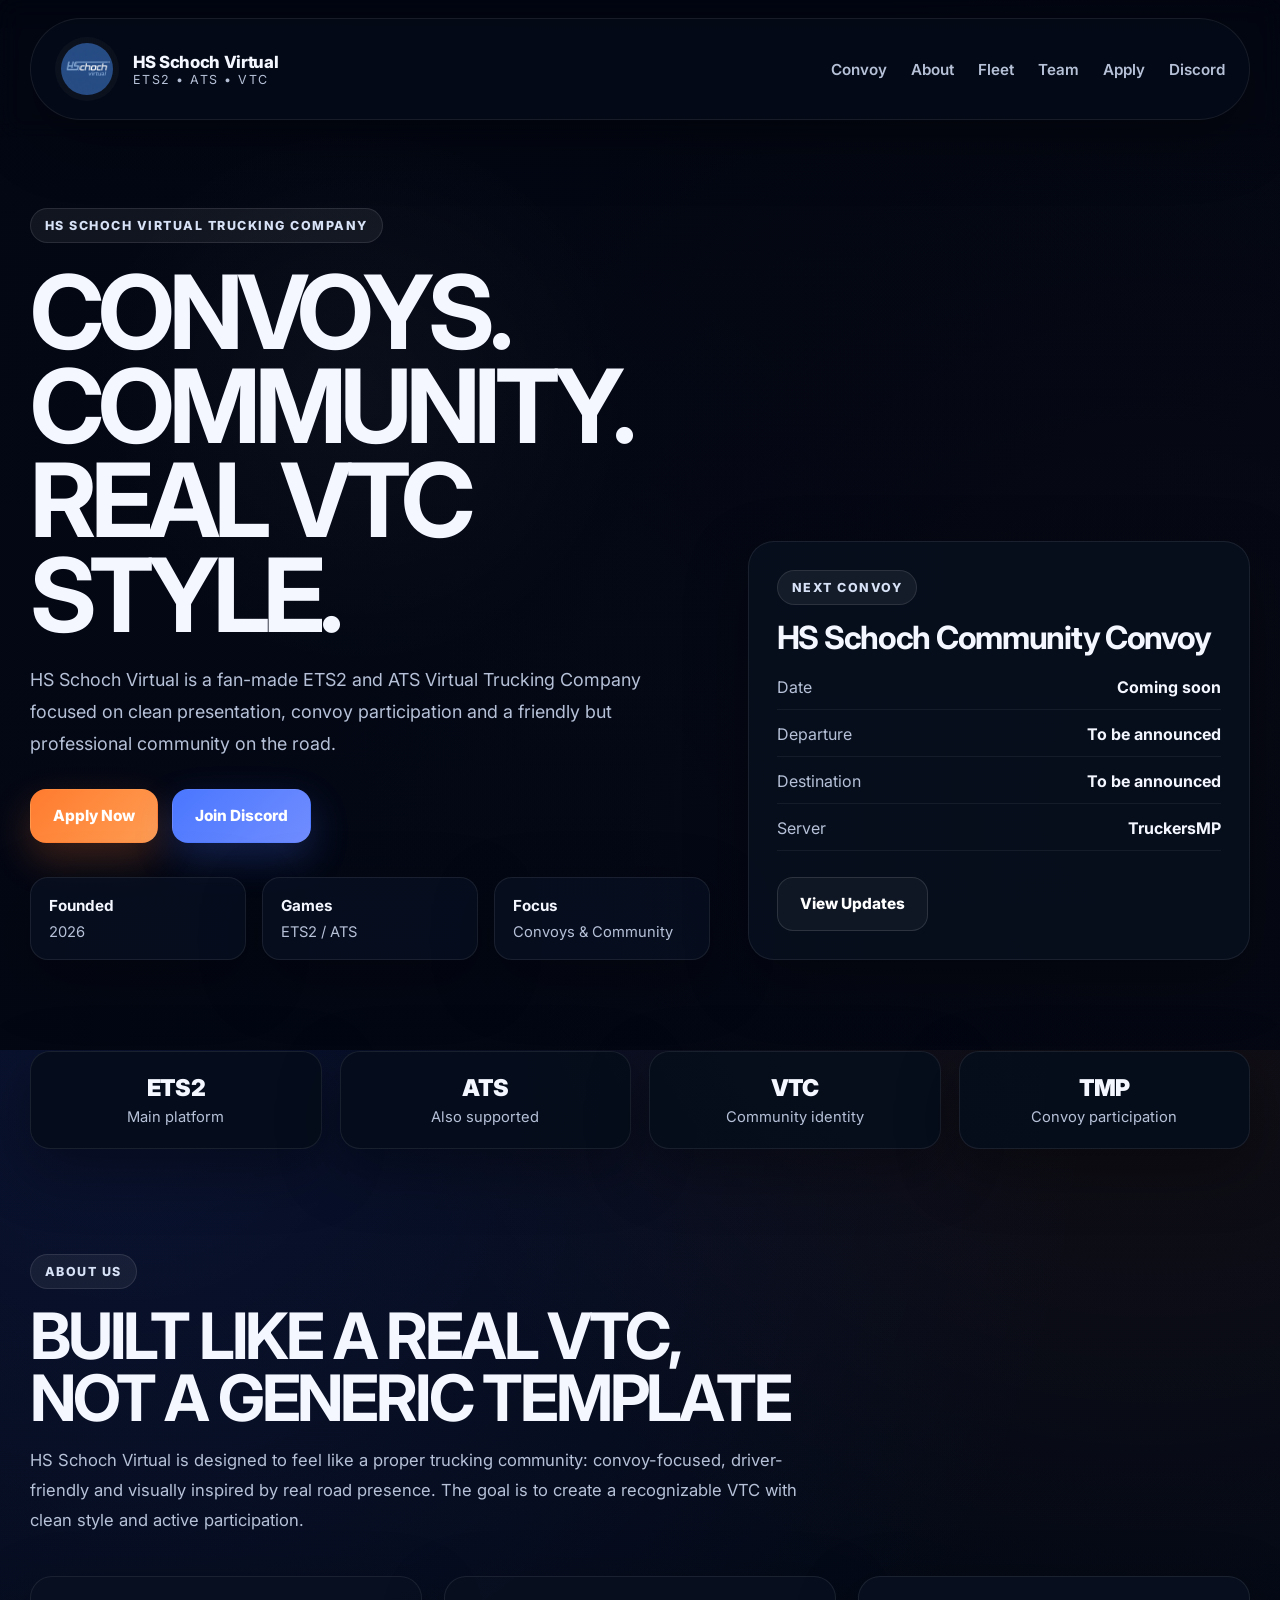
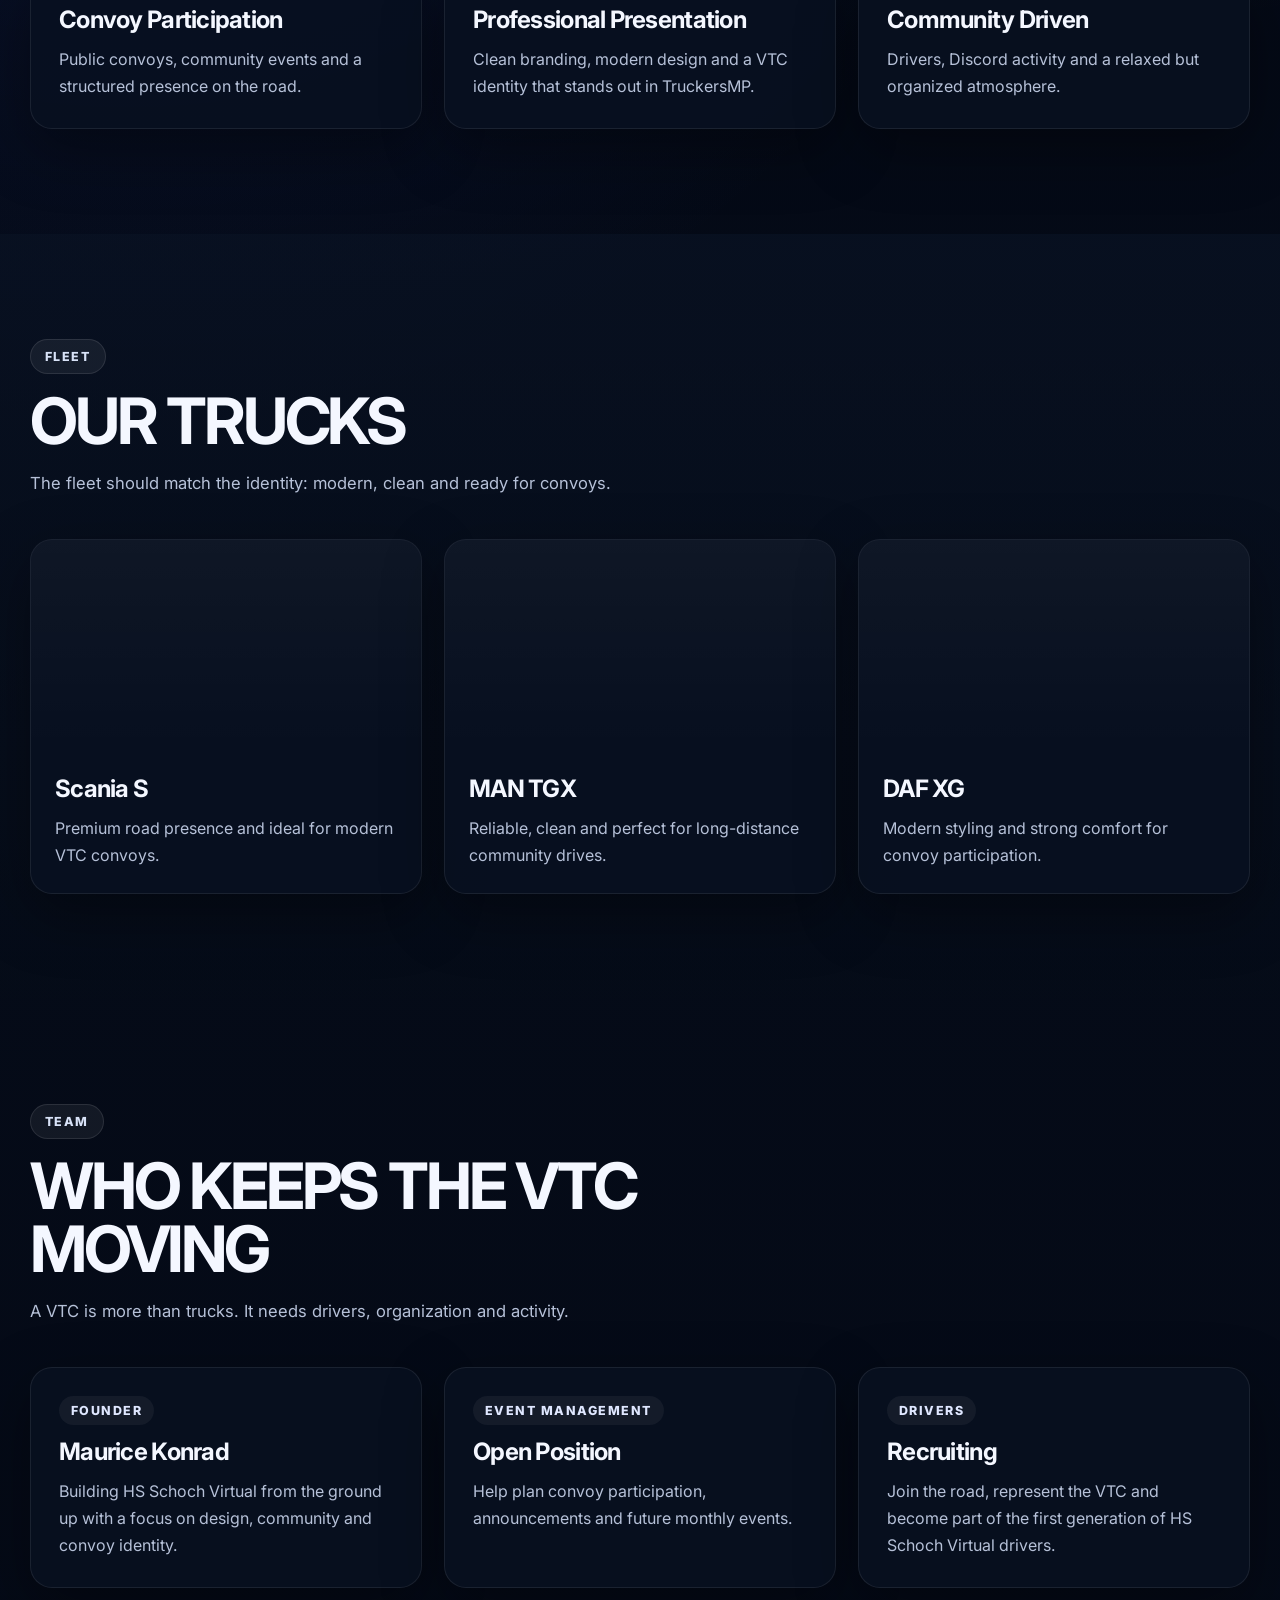
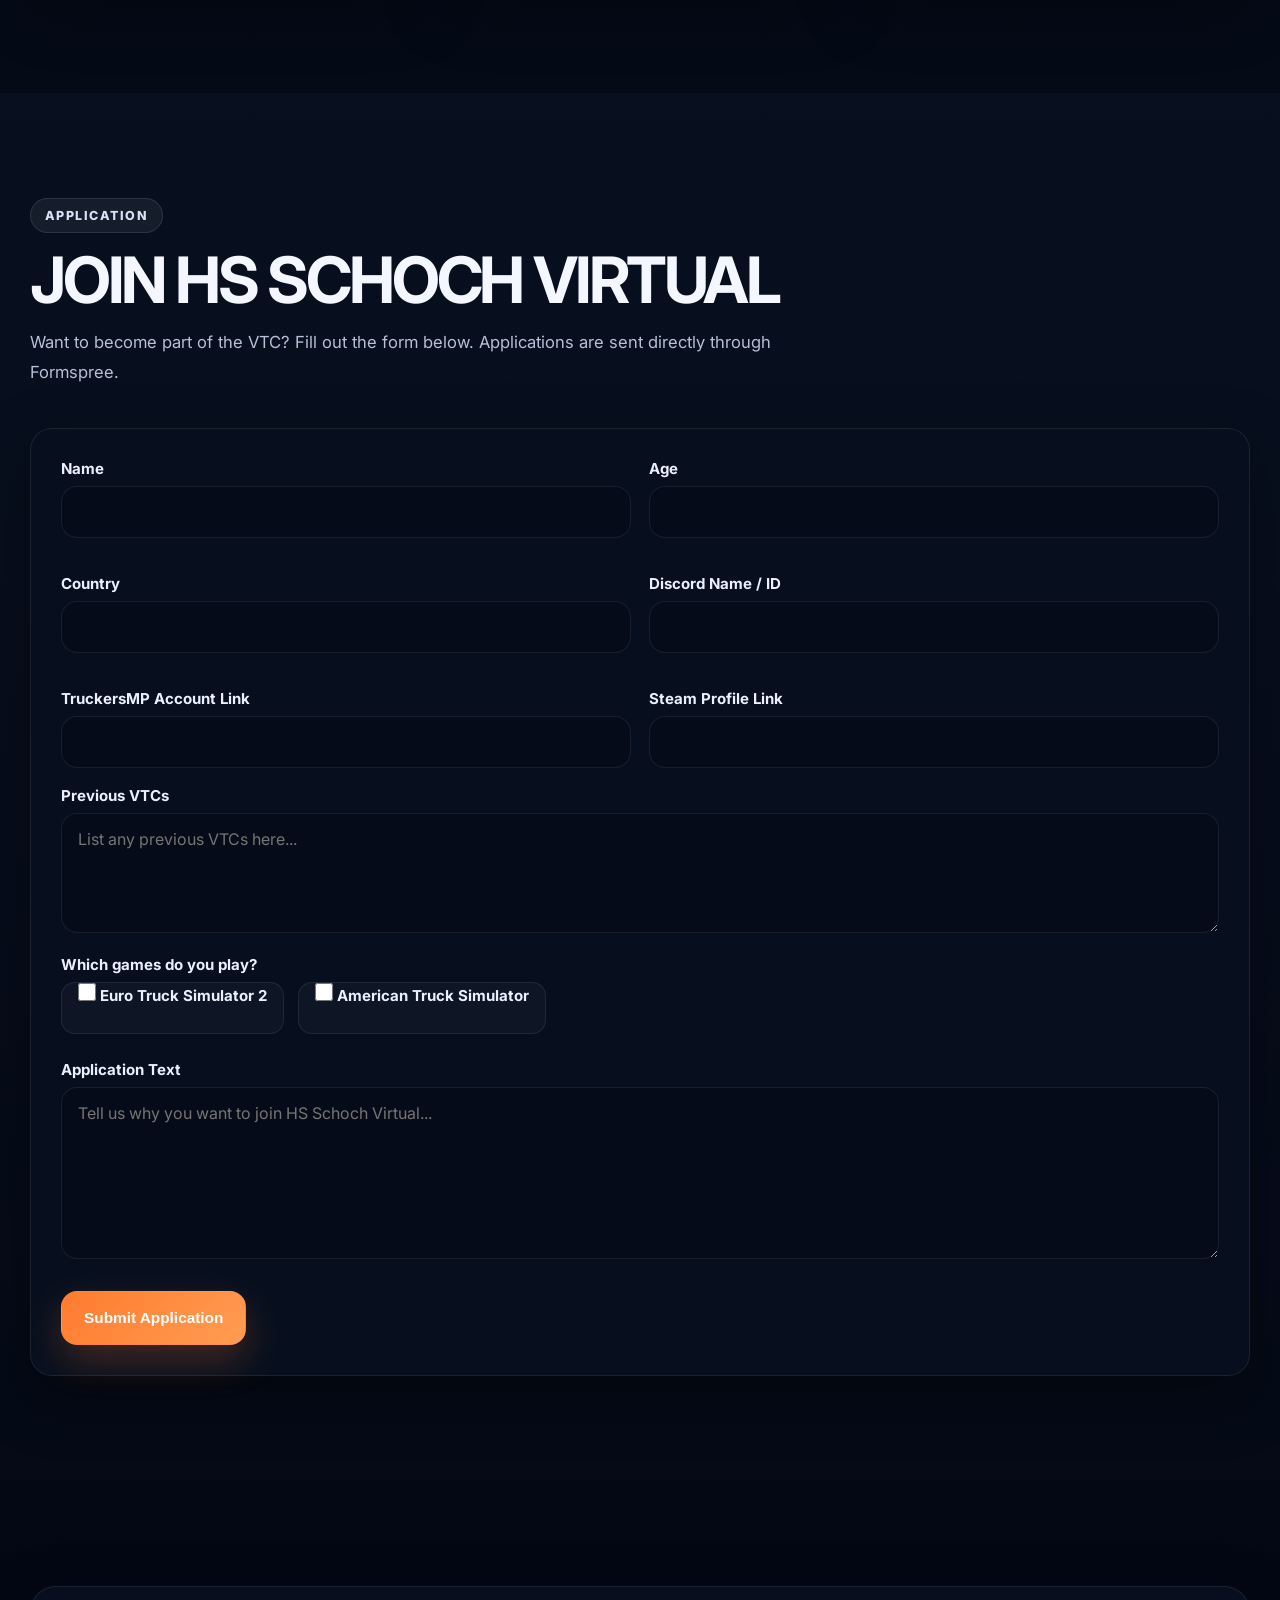
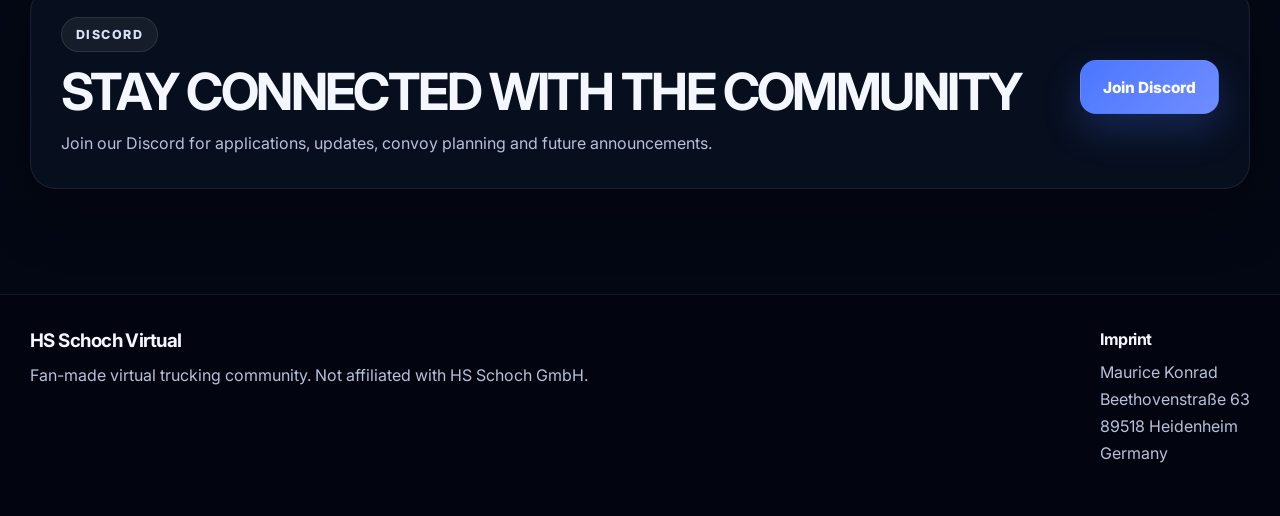
==== commit 80a743f7: "Update index.html" ====
--- a/index.html
+++ b/index.html
@@ -15,7 +15,7 @@
   <header class="site-header">
     <div class="container nav-bar">
       <a href="#home" class="brand">
-        <img src="images/logo.png" alt="HS Schoch Virtual Logo" class="brand-logo">
+        <img src="logo.png" alt="HS Schoch Virtual Logo" class="brand-logo">
         <div class="brand-text">
           <span class="brand-title">HS Schoch Virtual</span>
           <span class="brand-subtitle">ETS2 • ATS • VTC</span>
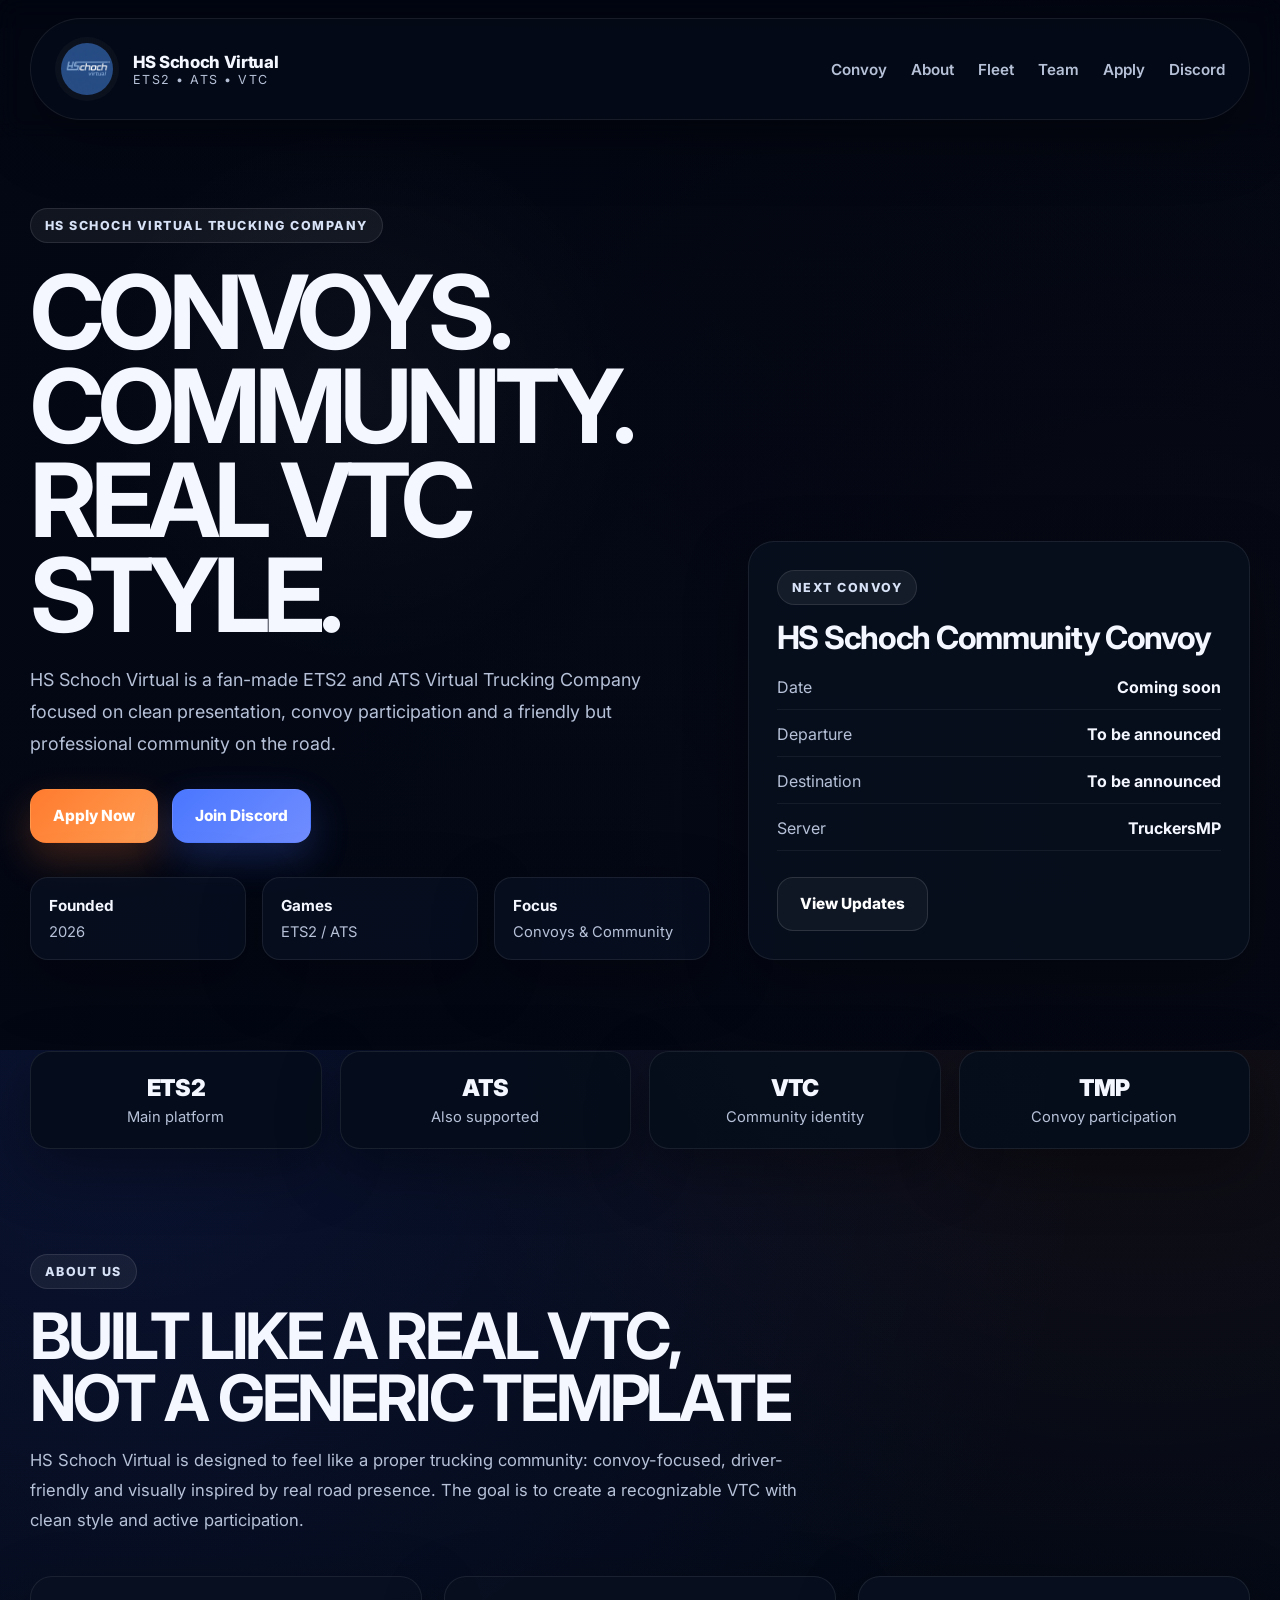
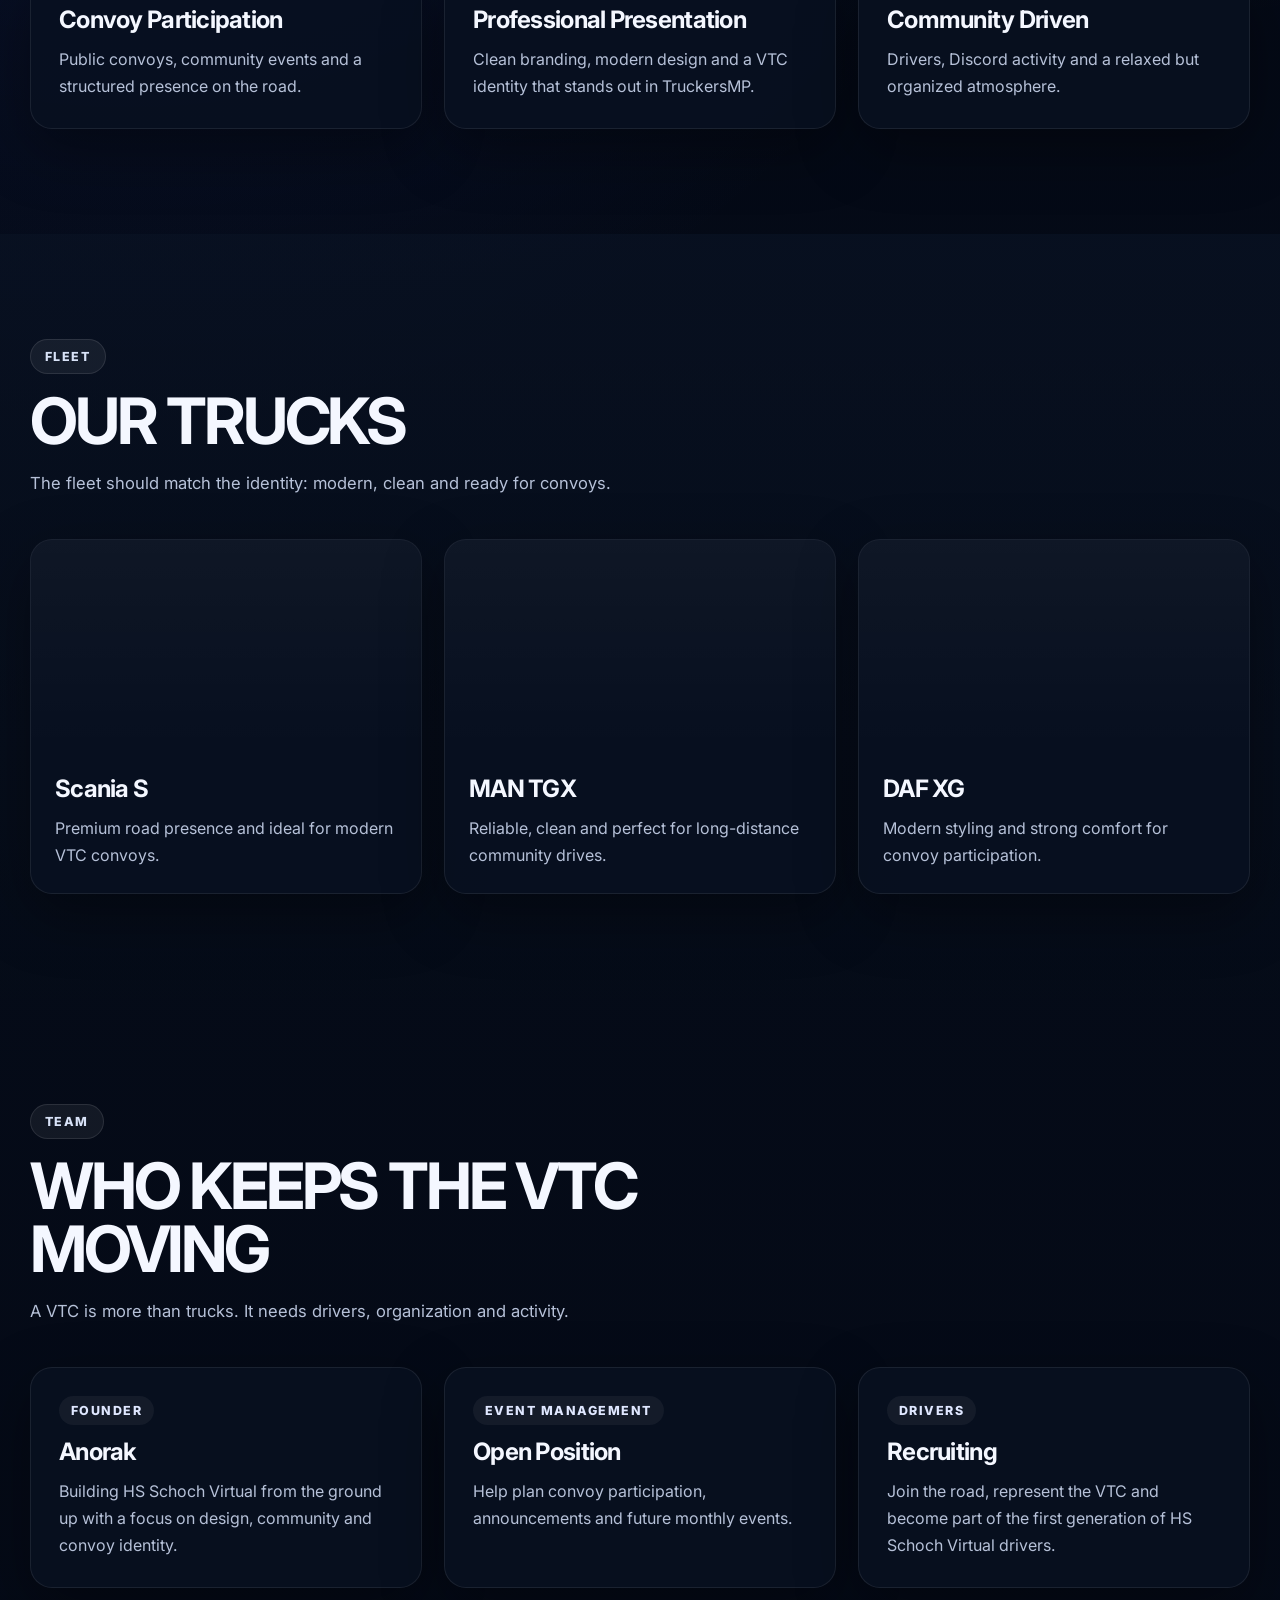
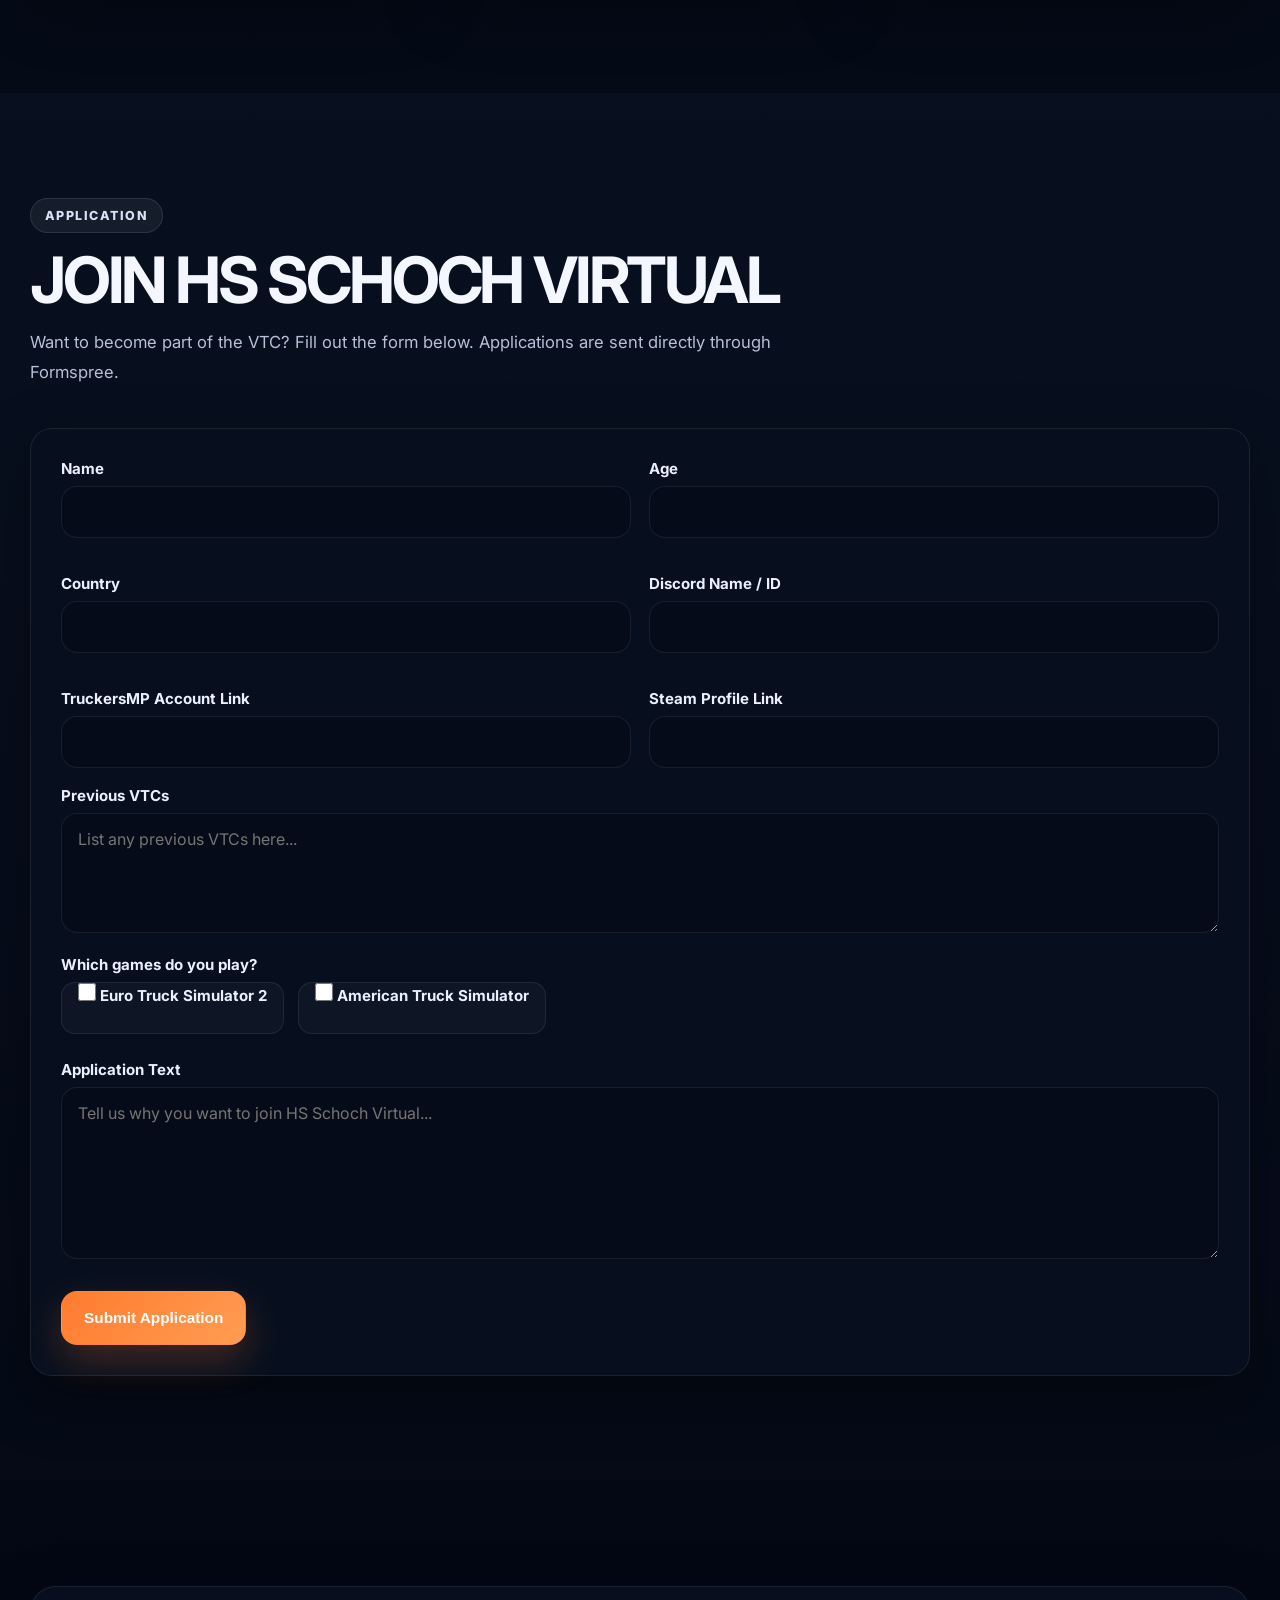
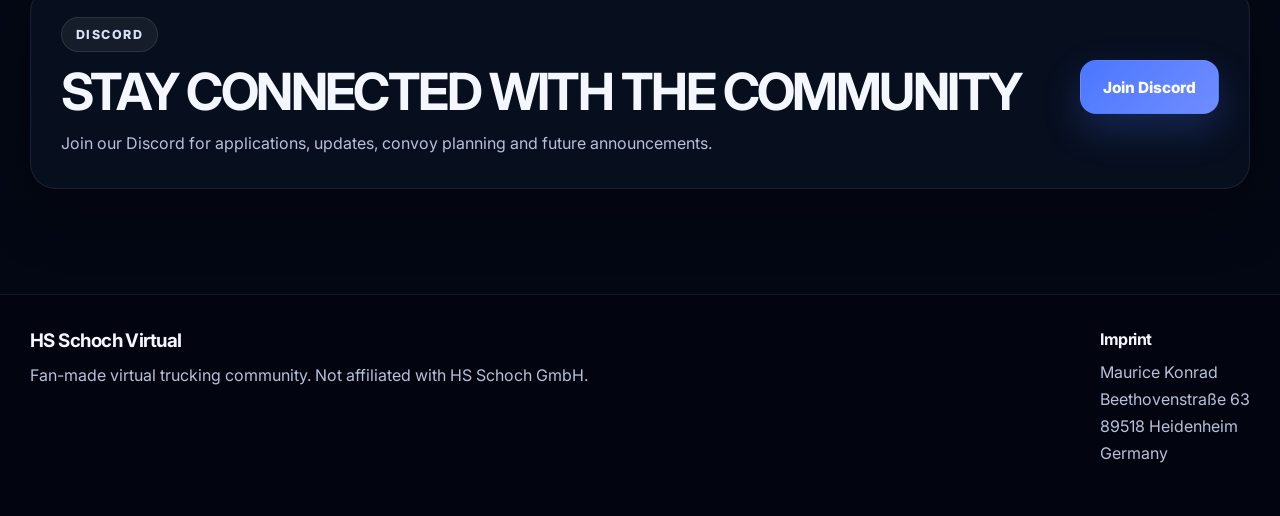
==== commit 2b8751a6: "Update index.html" ====
--- a/index.html
+++ b/index.html
@@ -202,7 +202,7 @@
         <div class="team-grid">
           <article class="team-card">
             <span class="team-role">Founder</span>
-            <h3>Maurice Konrad</h3>
+            <h3>Anorak</h3>
             <p>Building HS Schoch Virtual from the ground up with a focus on design, community and convoy identity.</p>
           </article>
 
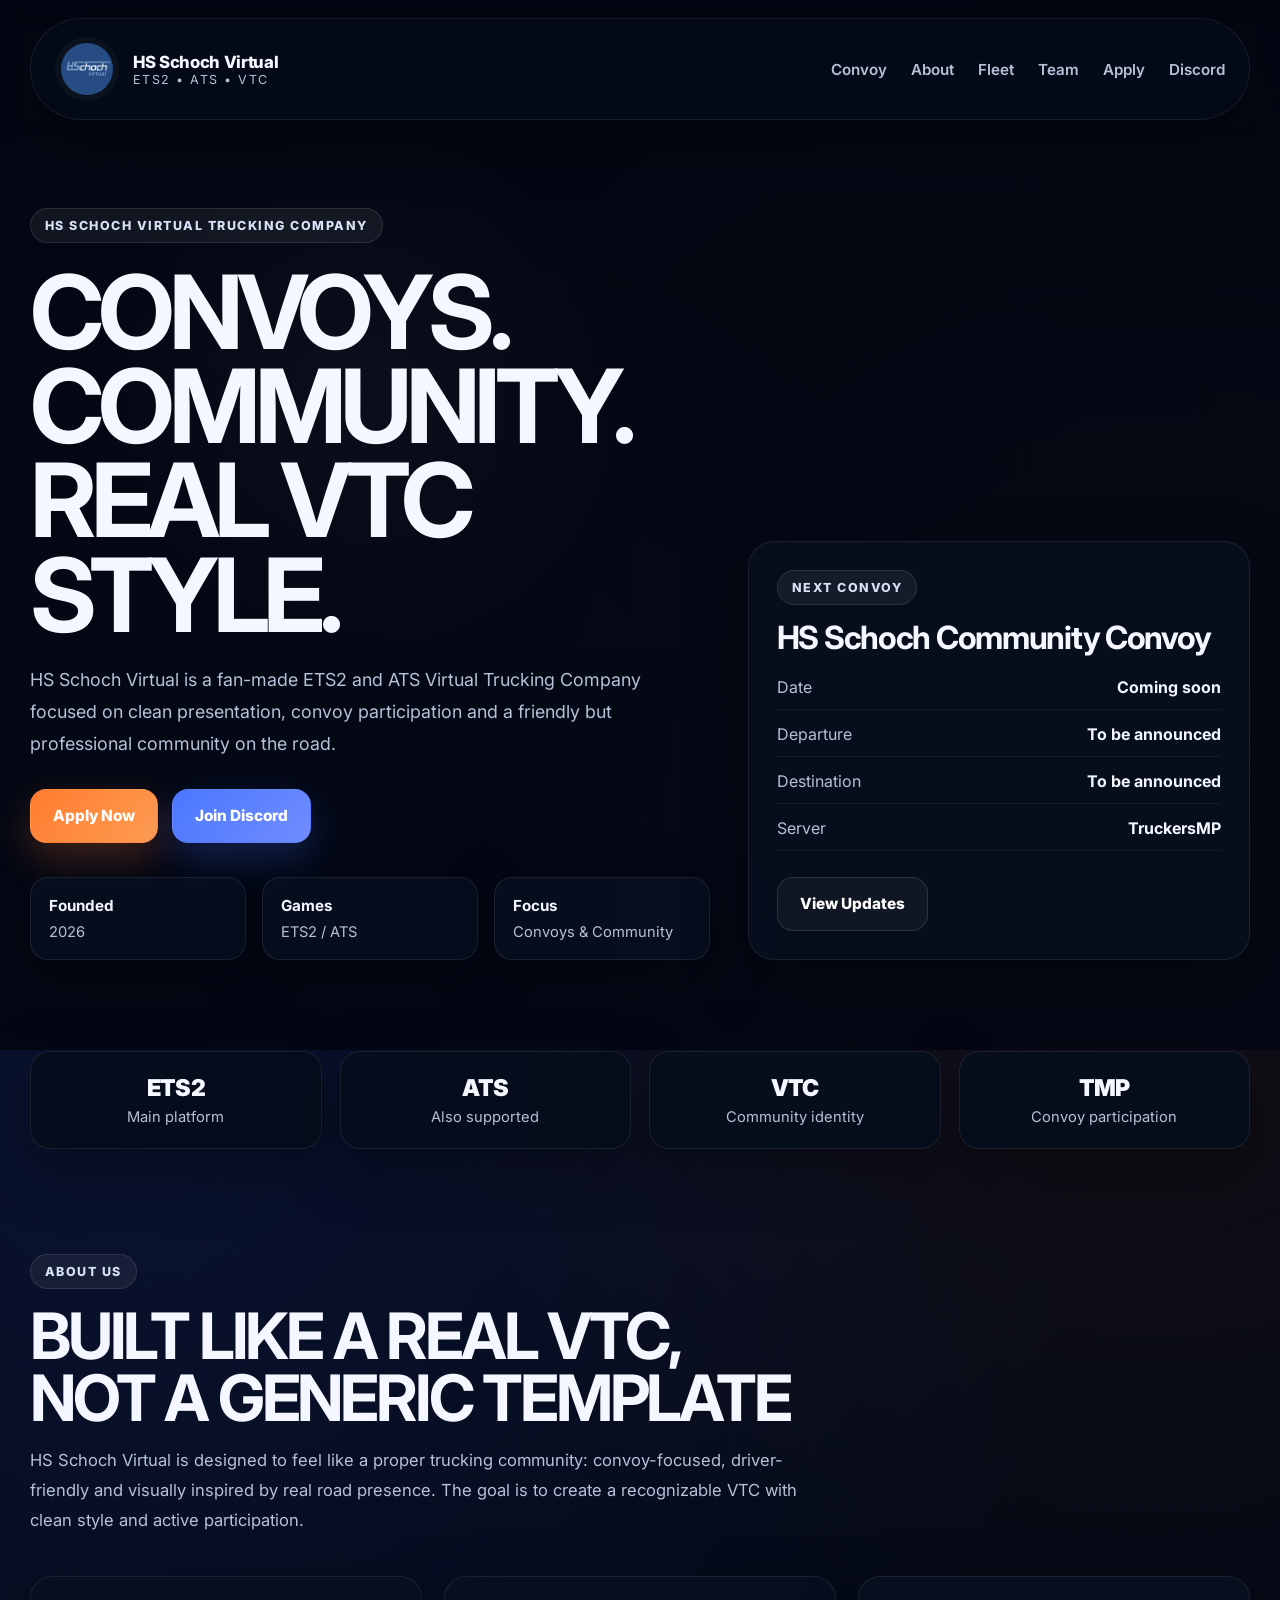
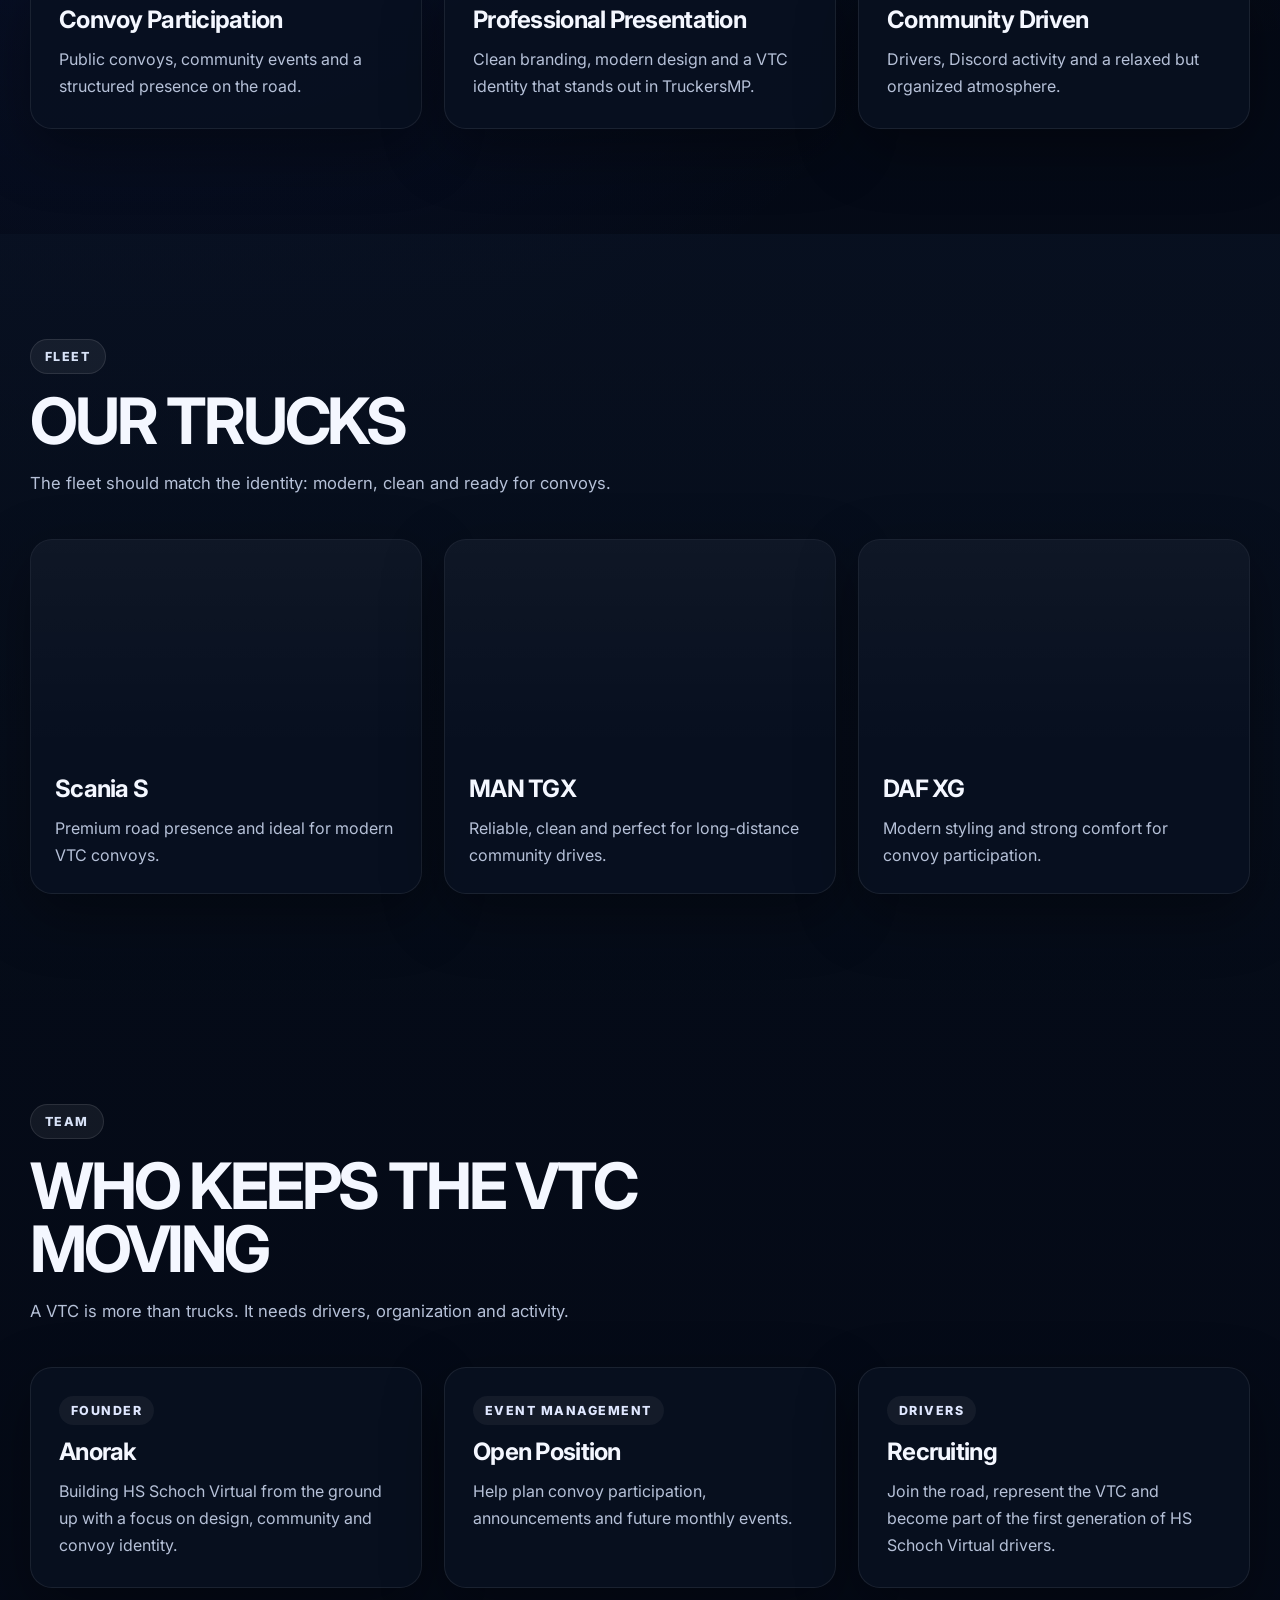
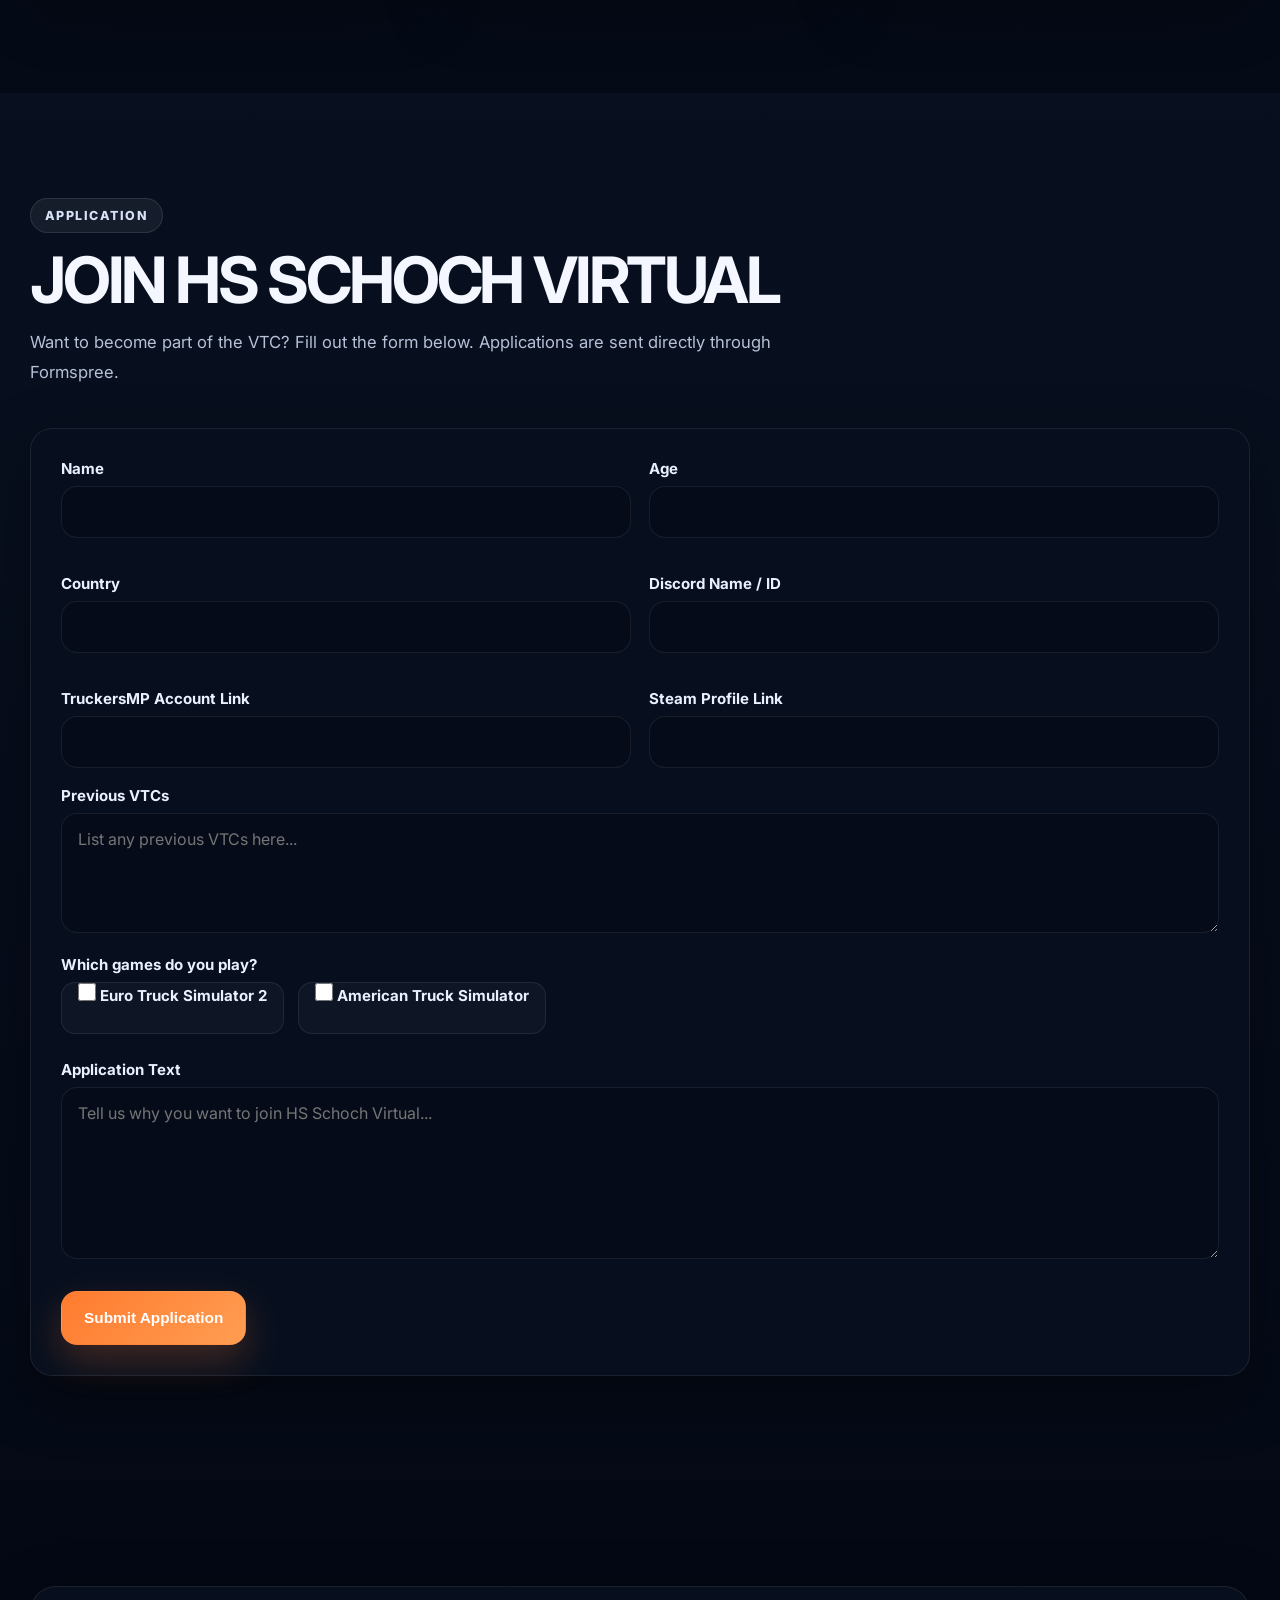
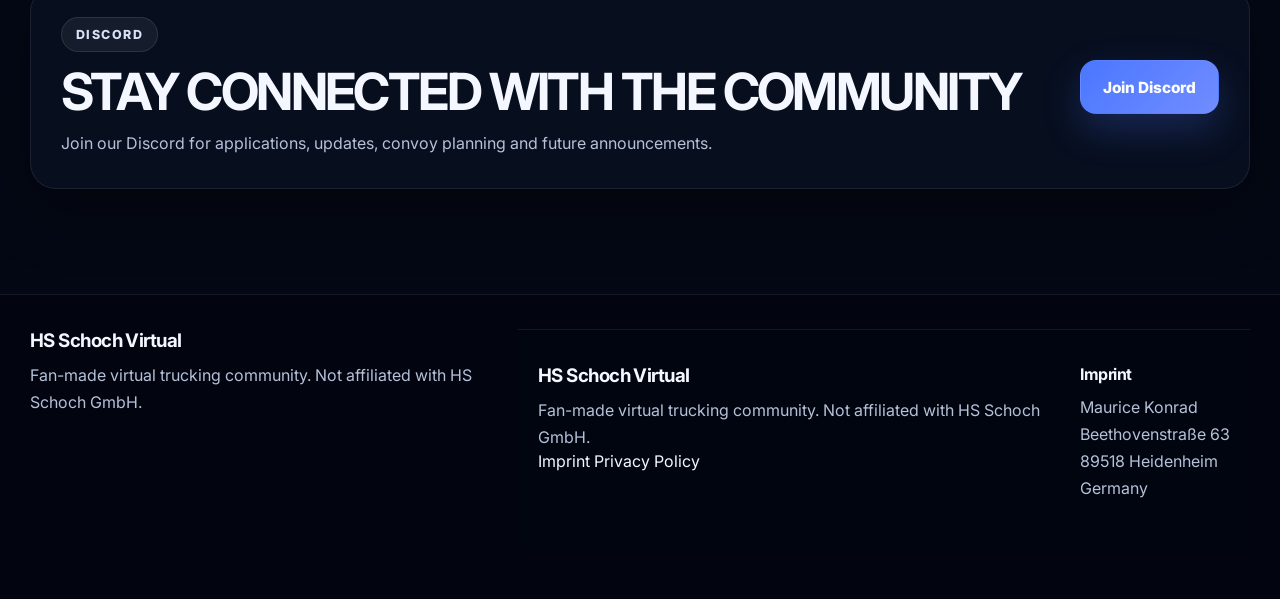
==== commit 1cca277c: "Update index.html" ====
--- a/index.html
+++ b/index.html
@@ -326,17 +326,31 @@
         </p>
       </div>
 
-      <div class="footer-imprint">
-        <h4>Imprint</h4>
-        <p>
-          Maurice Konrad<br>
-          Beethovenstraße 63<br>
-          89518 Heidenheim<br>
-          Germany
-        </p>
+      <footer class="site-footer">
+  <div class="container footer-grid">
+    <div>
+      <h3>HS Schoch Virtual</h3>
+      <p class="footer-note">
+        Fan-made virtual trucking community. Not affiliated with HS Schoch GmbH.
+      </p>
+
+      <div class="footer-links">
+        <a href="imprint.html">Imprint</a>
+        <a href="privacy.html">Privacy Policy</a>
       </div>
     </div>
-  </footer>
+
+    <div class="footer-imprint">
+      <h4>Imprint</h4>
+      <p>
+        Maurice Konrad<br>
+        Beethovenstraße 63<br>
+        89518 Heidenheim<br>
+        Germany
+      </p>
+    </div>
+  </div>
+</footer>
 
 </body>
 </html>
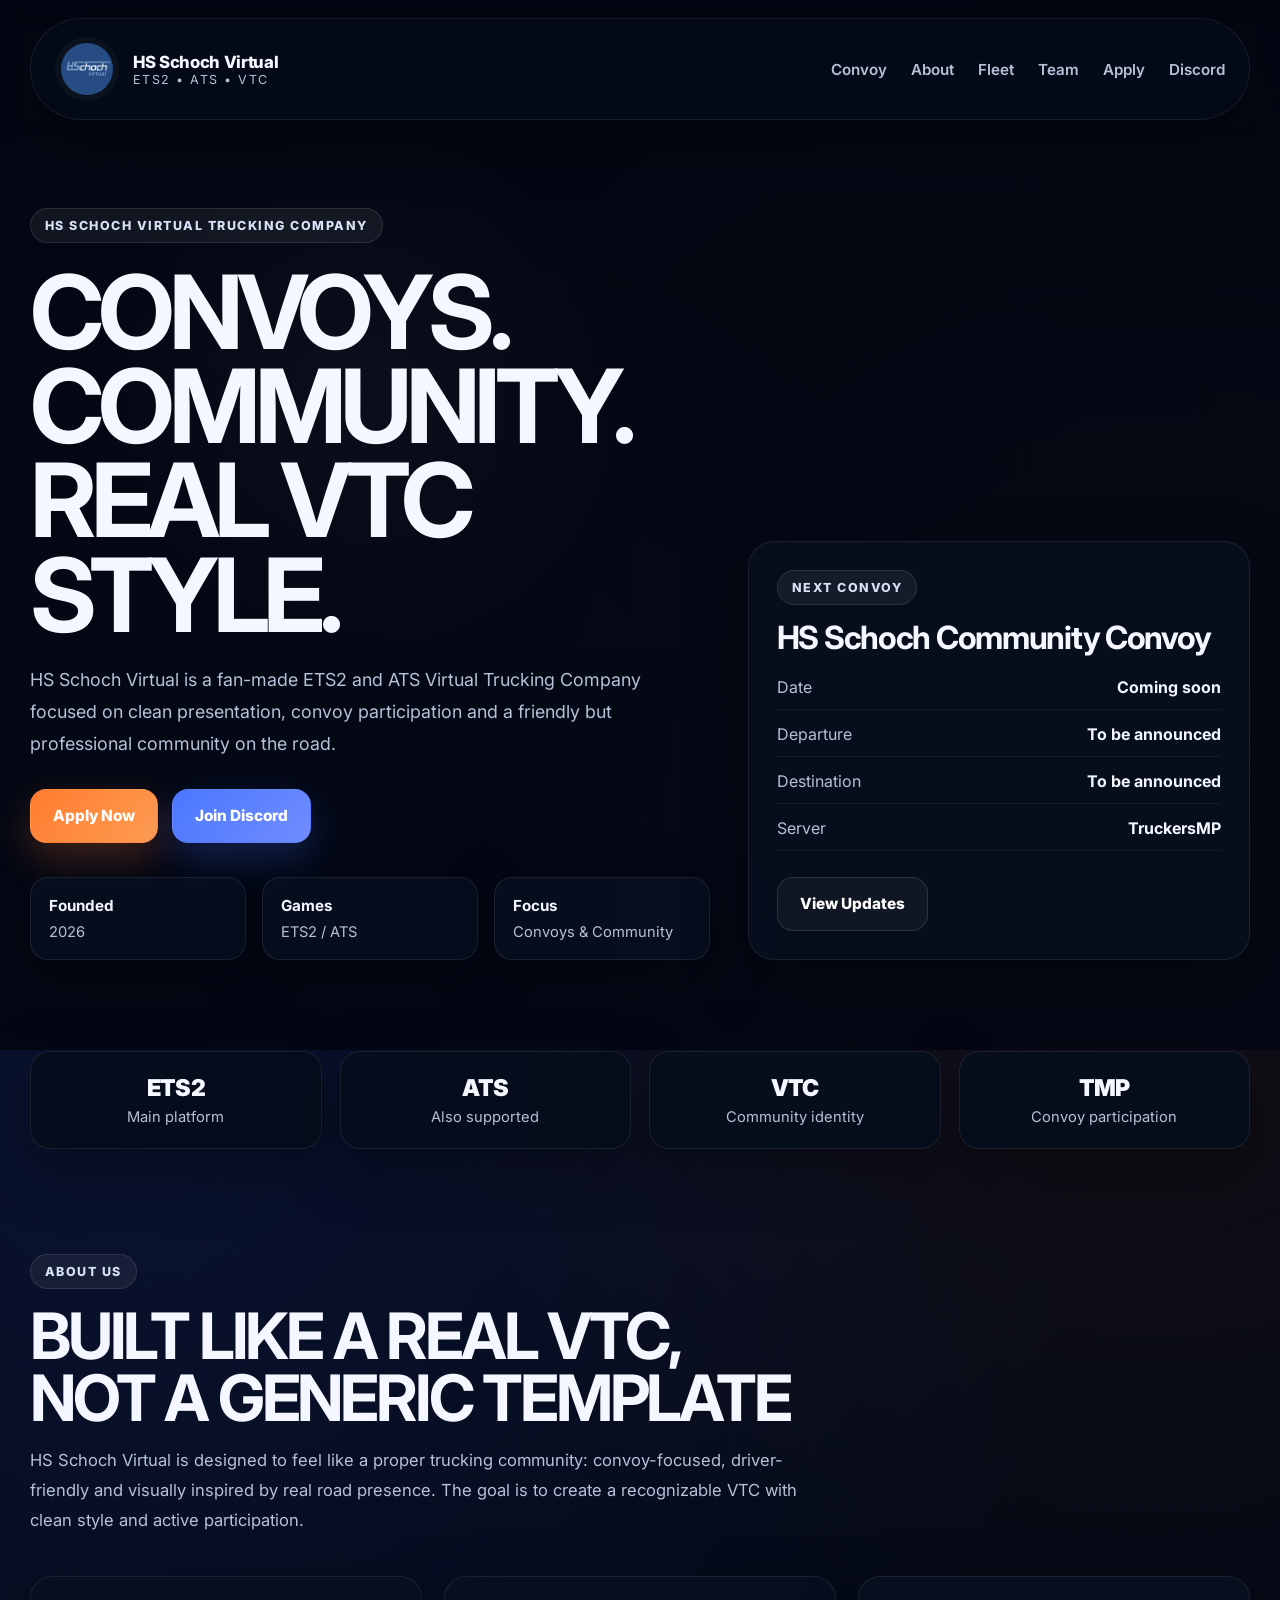
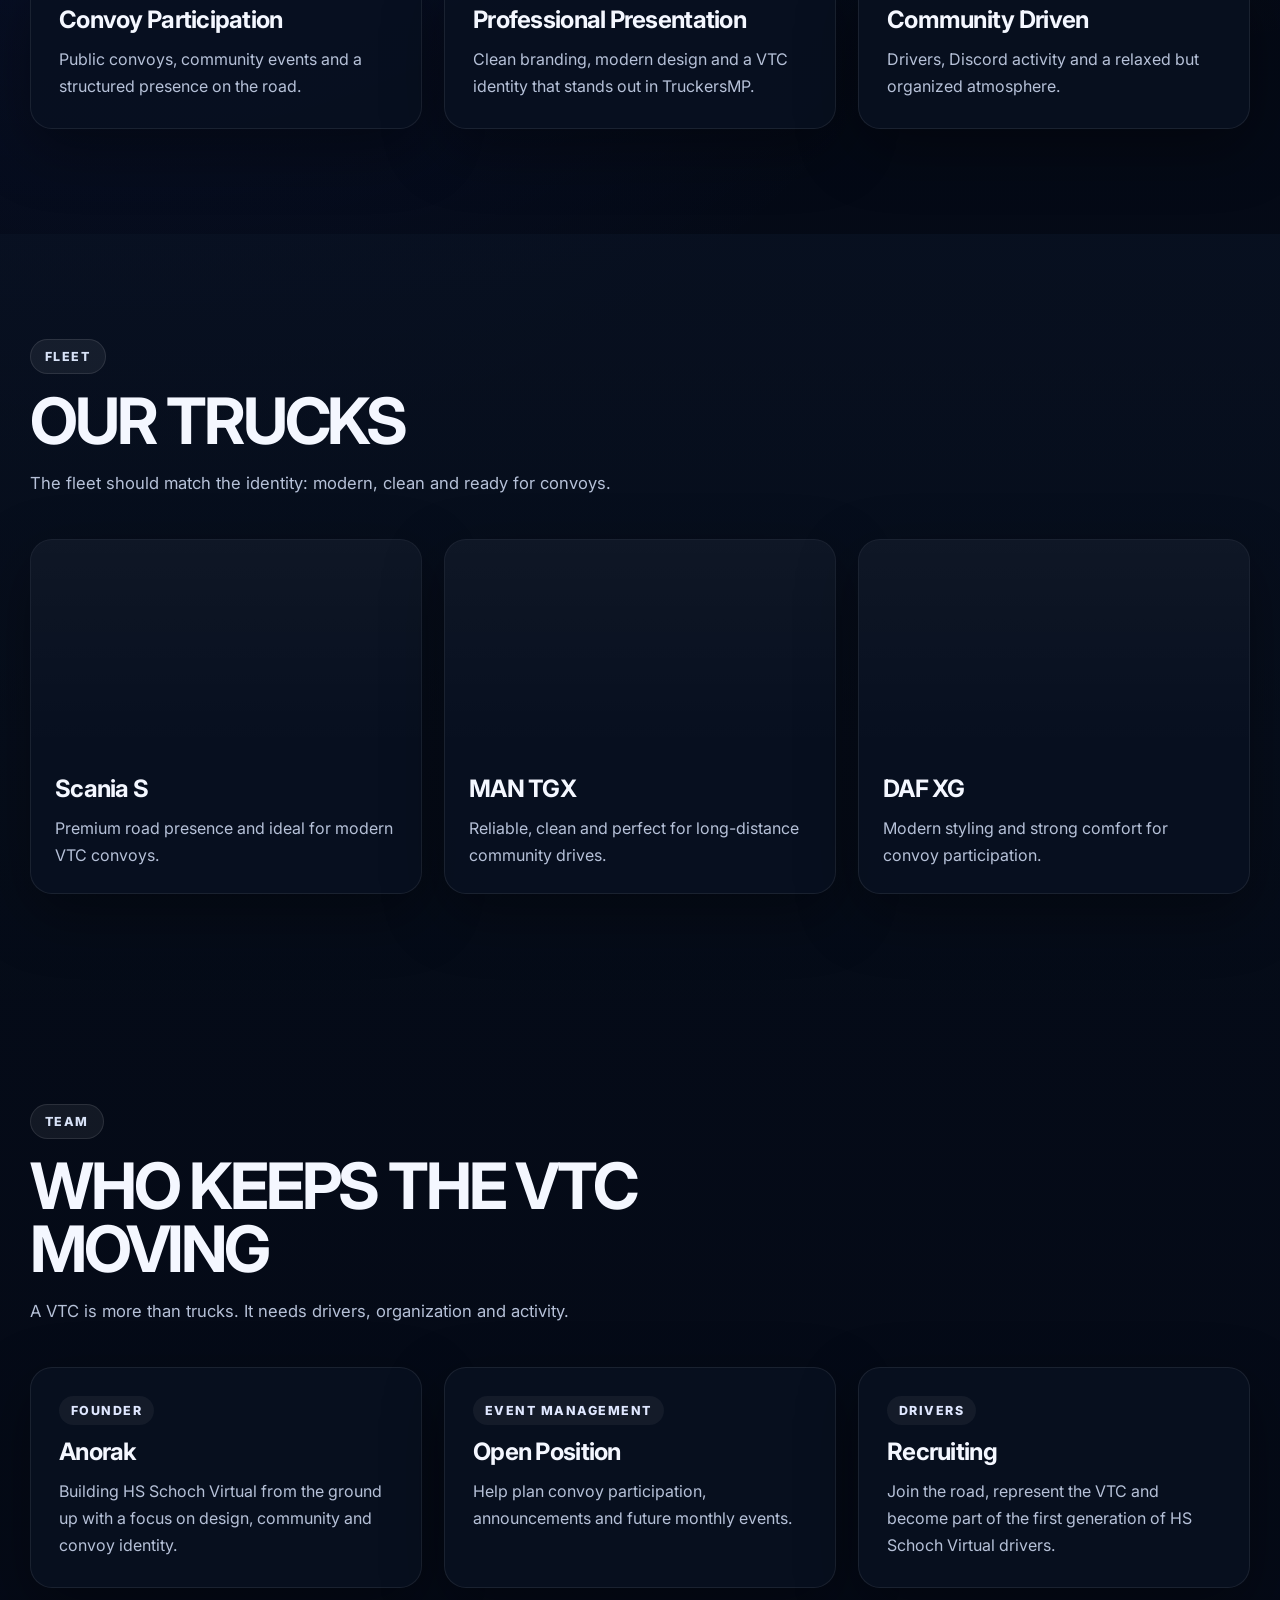
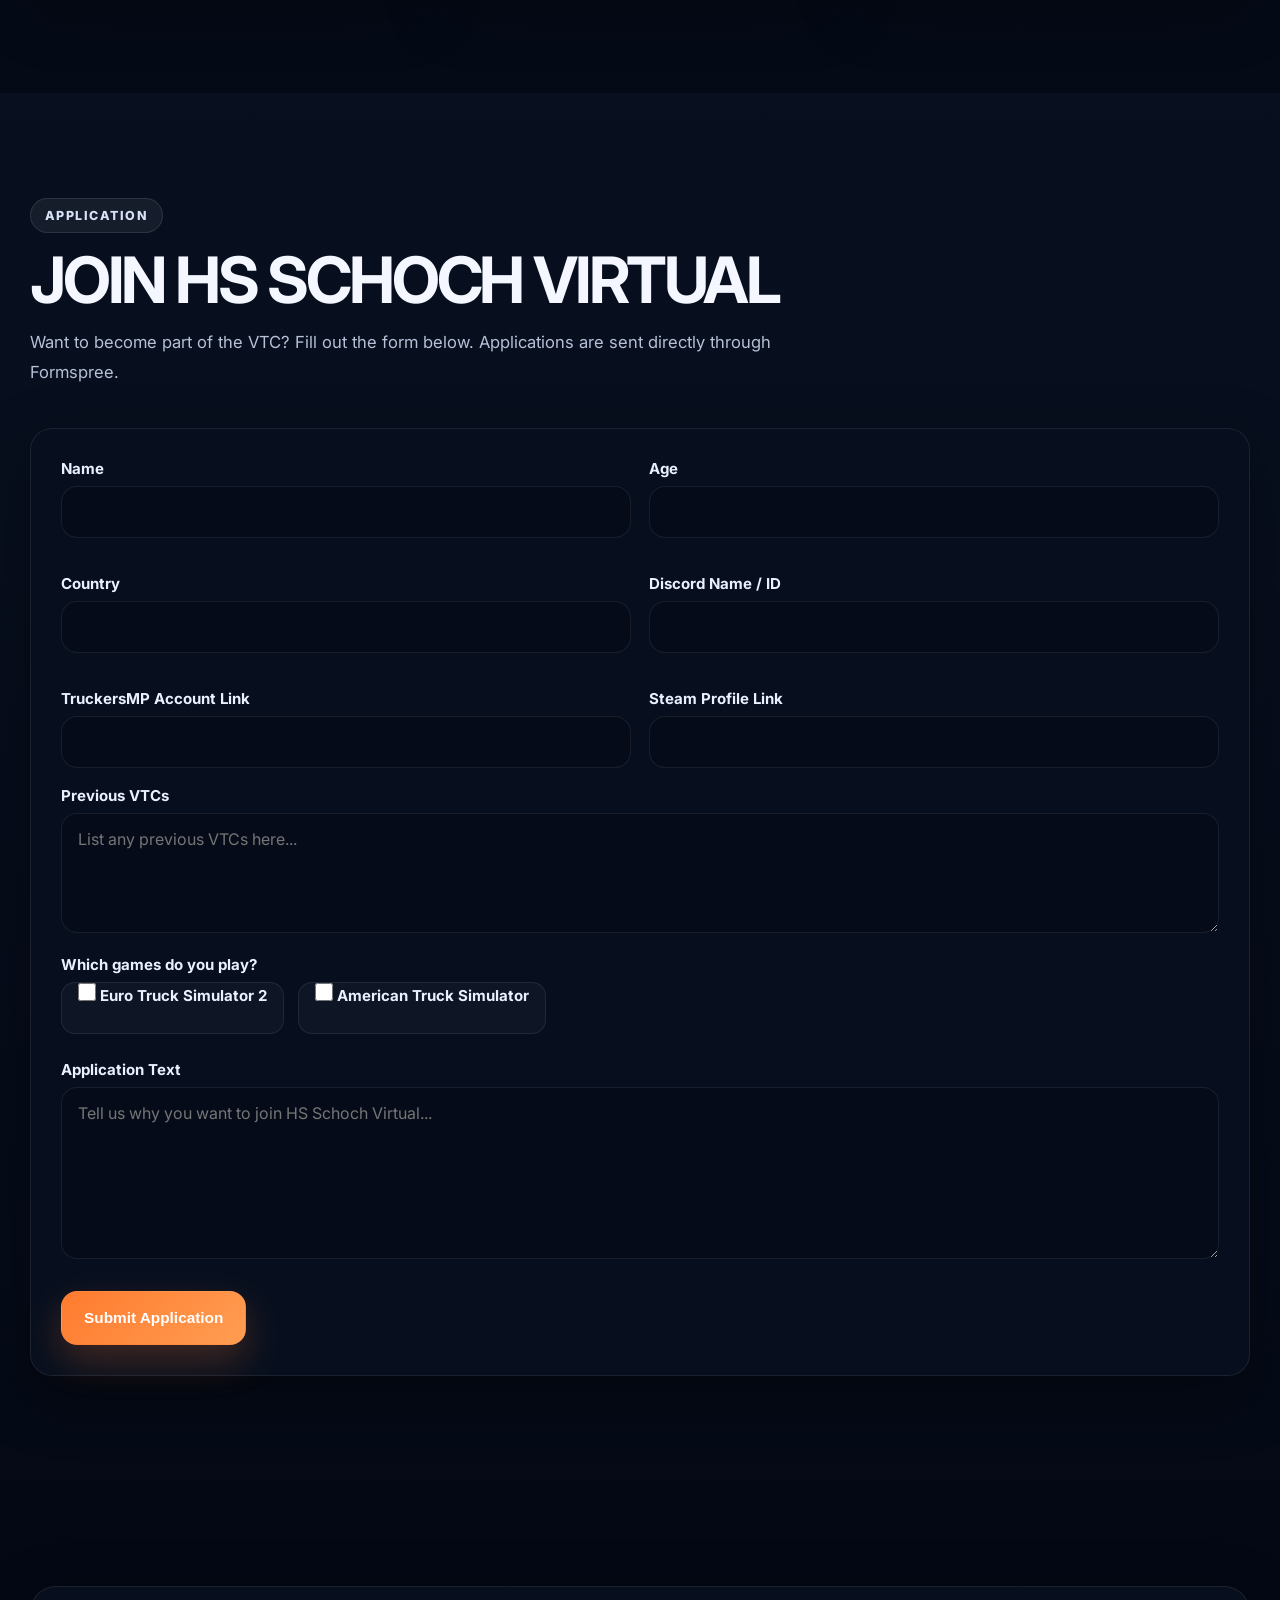
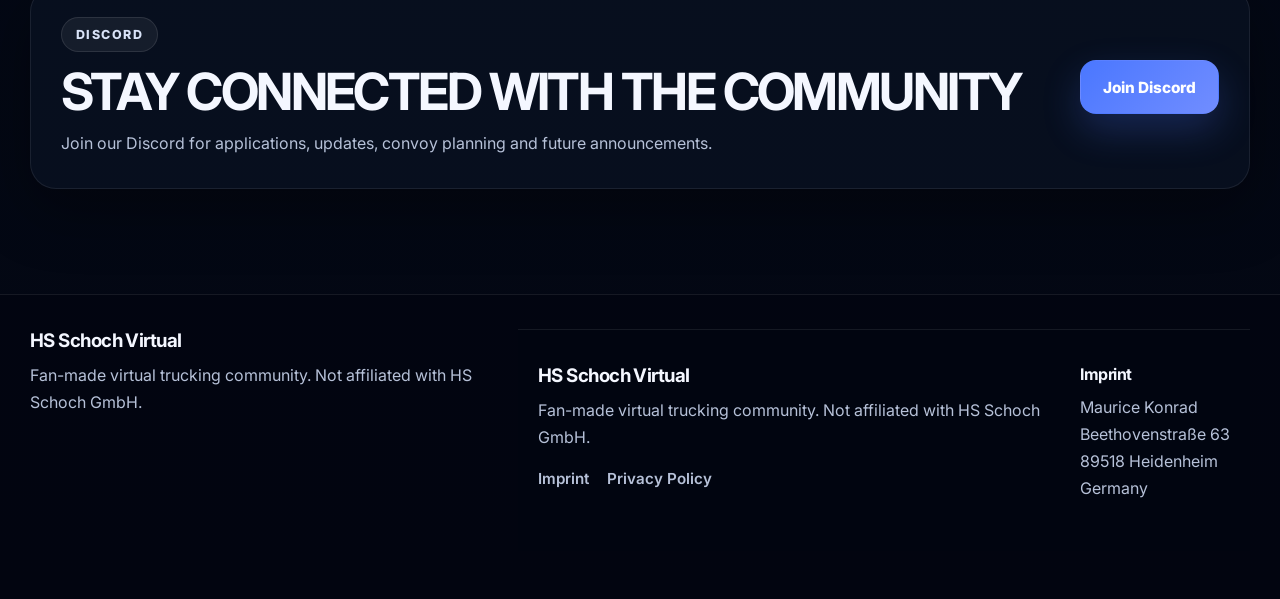
==== commit 9bde3d75: "Update index.html" ====
--- a/index.html
+++ b/index.html
@@ -4,6 +4,8 @@
   <meta charset="UTF-8" />
   <meta name="viewport" content="width=device-width, initial-scale=1.0" />
   <title>HS Schoch Virtual</title>
+  <link rel="icon" type="image/png" href="logo.png">
+<link rel="shortcut icon" href="favicon.ico">
   <meta name="description" content="HS Schoch Virtual - ETS2 & ATS Virtual Trucking Company." />
   <link rel="preconnect" href="https://fonts.googleapis.com">
   <link rel="preconnect" href="https://fonts.gstatic.com" crossorigin>
--- a/style.css
+++ b/style.css
@@ -627,3 +627,21 @@
     padding: 22px;
   }
 }
+
+.footer-links {
+  display: flex;
+  gap: 18px;
+  flex-wrap: wrap;
+  margin-top: 18px;
+}
+
+.footer-links a {
+  color: var(--muted);
+  font-size: 0.95rem;
+  font-weight: 600;
+  transition: color 0.2s ease;
+}
+
+.footer-links a:hover {
+  color: var(--text);
+}
